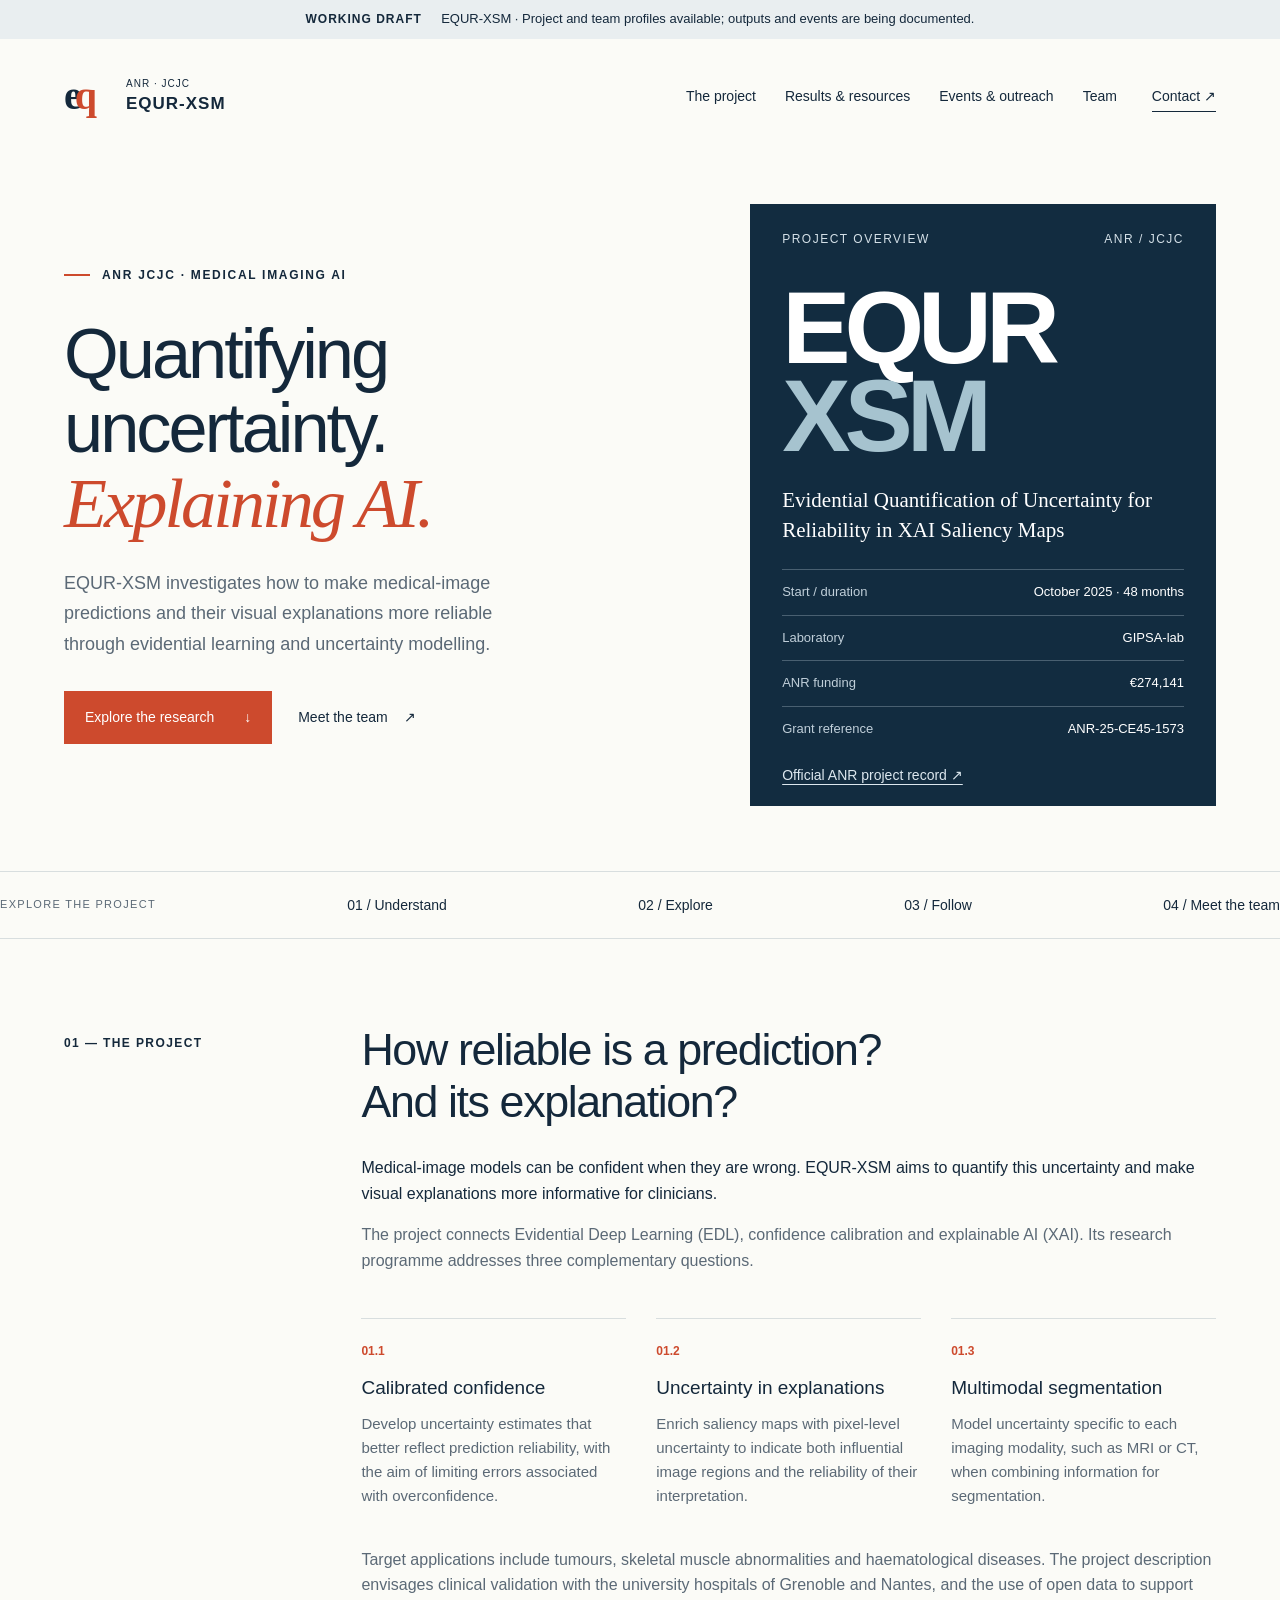
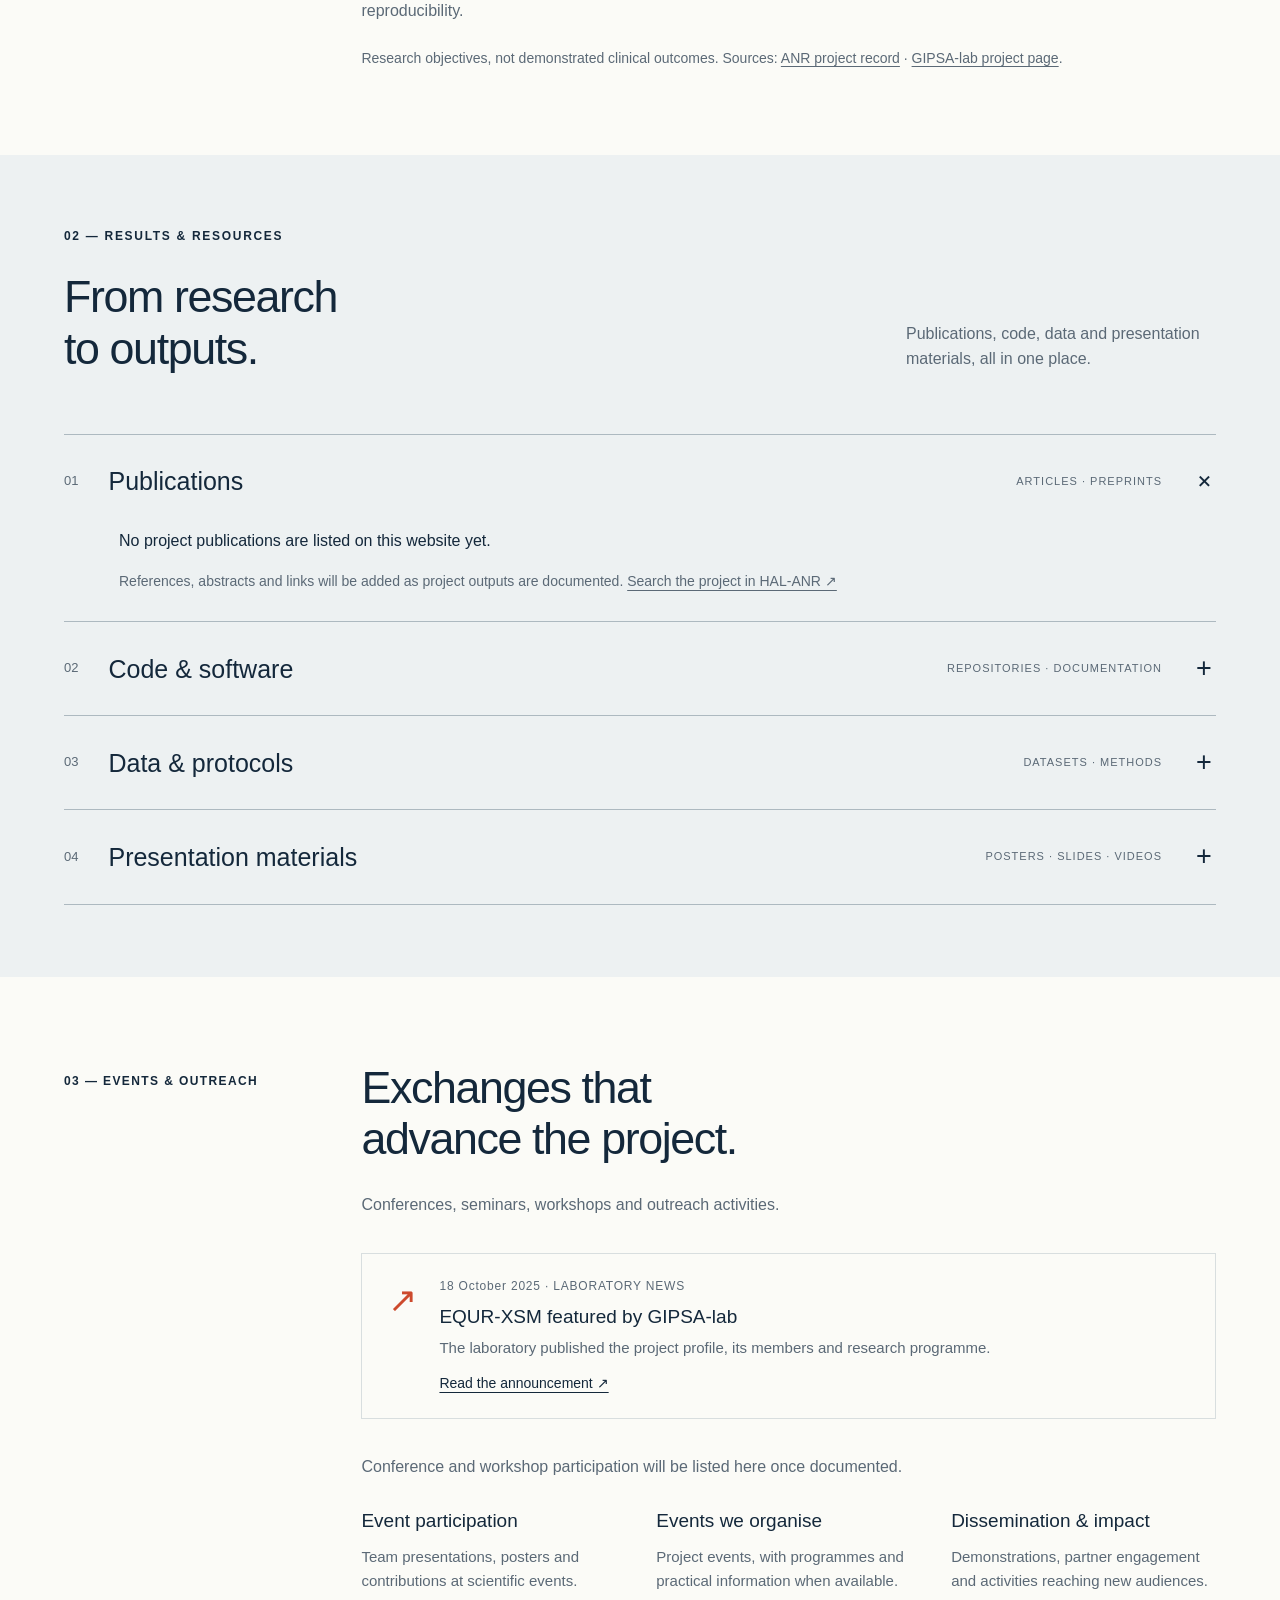
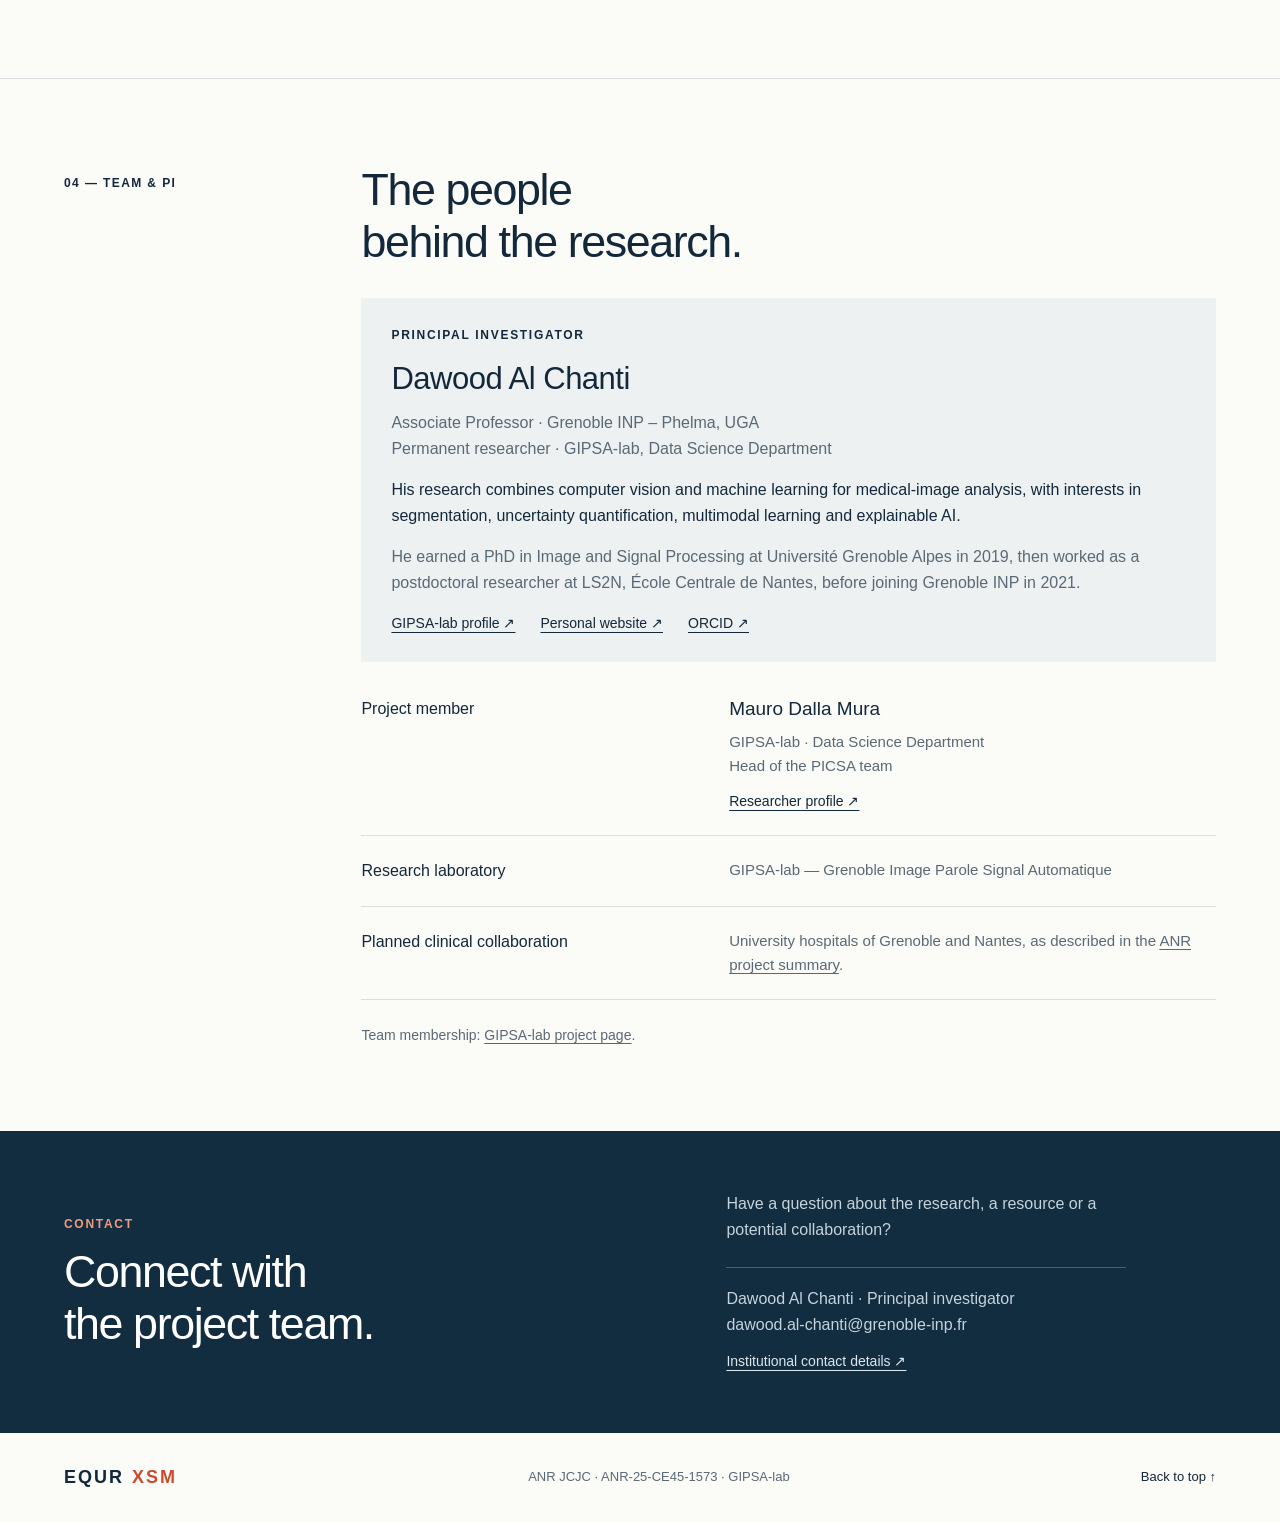
==== index.html @ a185c81b "Add sourced EQUR-XSM project details and principal investigator profile" ====
<!doctype html>
<html lang="en">
<head>
<meta charset="UTF-8"><meta name="viewport" content="width=device-width,initial-scale=1">
<title>EQUR-XSM | ANR JCJC · Medical imaging AI</title>
<meta name="description" content="EQUR-XSM explores evidential learning, uncertainty calibration and reliable explanations for medical imaging. Led by Dawood Al Chanti at GIPSA-lab.">
<link rel="icon" type="image/svg+xml" href="icon.svg"><link rel="stylesheet" href="style.css">
</head>
<body>
<a class="skip" href="#main">Skip to content</a>
<div class="draft">WORKING DRAFT <span>EQUR-XSM · Project and team profiles available; outputs and events are being documented.</span></div>
<header><a class="brand" href="#" aria-label="Project home"><span class="monogram">e<span>q</span></span><span>ANR · JCJC<br><strong>EQUR-XSM</strong></span></a><button class="menu" aria-expanded="false" aria-controls="navigation">Menu <span>＋</span></button><nav id="navigation" aria-label="Main navigation"><a href="#projet">The project</a><a href="#resultats">Results & resources</a><a href="#evenements">Events & outreach</a><a href="#equipe">Team</a></nav><a class="header-contact" href="#contact">Contact ↗</a></header>
<main id="main">
<section class="hero" aria-labelledby="hero-title">
<div class="hero-copy"><p class="eyebrow"><span class="rule"></span> ANR JCJC · MEDICAL IMAGING AI</p>
<h1 id="hero-title">Quantifying<br>uncertainty.<br><em>Explaining AI.</em></h1>
<p class="intro">EQUR-XSM investigates how to make medical-image predictions and their visual explanations more reliable through evidential learning and uncertainty modelling.</p>
<div class="hero-actions"><a class="primary" href="#projet">Explore the research <span>↓</span></a><a class="text-link" href="#equipe">Meet the team <span>↗</span></a></div></div>
<aside class="identity" aria-label="Project overview"><div class="identity-top"><span>PROJECT OVERVIEW</span><span>ANR / JCJC</span></div>
<div class="big-type equr-mark" aria-hidden="true">EQUR<span>XSM</span></div>
<div class="project-name">Evidential Quantification of Uncertainty for Reliability in XAI Saliency Maps</div>
<dl><div><dt>Start / duration</dt><dd>October 2025 · 48 months</dd></div><div><dt>Laboratory</dt><dd>GIPSA-lab</dd></div><div><dt>ANR funding</dt><dd>€274,141</dd></div><div><dt>Grant reference</dt><dd>ANR-25-CE45-1573</dd></div></dl>
<a class="source-link light" href="https://anr.fr/Project-ANR-25-CE45-1573">Official ANR project record ↗</a></aside></section>
<div class="section-index"><span>EXPLORE THE PROJECT</span><a href="#projet">01 / Understand</a><a href="#resultats">02 / Explore</a><a href="#evenements">03 / Follow</a><a href="#equipe">04 / Meet the team</a></div>
<section class="section about" id="projet"><div class="section-label">01 — THE PROJECT</div><div class="section-body">
<h2>How reliable is a prediction?<br>And its explanation?</h2>
<p>Medical-image models can be confident when they are wrong. EQUR-XSM aims to quantify this uncertainty and make visual explanations more informative for clinicians.</p>
<p class="muted">The project connects Evidential Deep Learning (EDL), confidence calibration and explainable AI (XAI). Its research programme addresses three complementary questions.</p>
<div class="three-cols"><article><span class="small-number">01.1</span><h3>Calibrated confidence</h3><p>Develop uncertainty estimates that better reflect prediction reliability, with the aim of limiting errors associated with overconfidence.</p></article>
<article><span class="small-number">01.2</span><h3>Uncertainty in explanations</h3><p>Enrich saliency maps with pixel-level uncertainty to indicate both influential image regions and the reliability of their interpretation.</p></article>
<article><span class="small-number">01.3</span><h3>Multimodal segmentation</h3><p>Model uncertainty specific to each imaging modality, such as MRI or CT, when combining information for segmentation.</p></article></div>
<p class="muted">Target applications include tumours, skeletal muscle abnormalities and haematological diseases. The project description envisages clinical validation with the university hospitals of Grenoble and Nantes, and the use of open data to support reproducibility.</p>
<p class="source-note">Research objectives, not demonstrated clinical outcomes. Sources: <a href="https://anr.fr/Project-ANR-25-CE45-1573">ANR project record</a> · <a href="https://www.gipsa-lab.grenoble-inp.fr/?p=18497">GIPSA-lab project page</a>.</p>
</div></section>
<section class="outputs" id="resultats"><div class="section-heading"><div><p class="eyebrow">02 — RESULTS & RESOURCES</p><h2>From research<br>to outputs.</h2></div><p>Publications, code, data and presentation materials, all in one place.</p></div><div class="output-list"><details open><summary><span class="output-number">01</span><span class="output-title">Publications</span><span class="output-type">ARTICLES · PREPRINTS</span><span class="plus">+</span></summary><div class="output-content"><p>No project publications are listed on this website yet.</p><p class="muted">References, abstracts and links will be added as project outputs are documented. <a class="source-link" href="https://anr.hal.science/search/index/?anrProjectReference_s=ANR-25-CE45-1573&amp;q=*">Search the project in HAL-ANR ↗</a></p></div></details><details><summary><span class="output-number">02</span><span class="output-title">Code & software</span><span class="output-type">REPOSITORIES · DOCUMENTATION</span><span class="plus">+</span></summary><div class="output-content"><p>No research software releases are listed on this website yet.</p><p class="muted">Links to code, releases and licences will be provided for each available resource.</p></div></details><details><summary><span class="output-number">03</span><span class="output-title">Data & protocols</span><span class="output-type">DATASETS · METHODS</span><span class="plus">+</span></summary><div class="output-content"><p>No datasets or protocols are listed on this website yet.</p><p class="muted">Each resource will specify its access and reuse conditions.</p></div></details><details><summary><span class="output-number">04</span><span class="output-title">Presentation materials</span><span class="output-type">POSTERS · SLIDES · VIDEOS</span><span class="plus">+</span></summary><div class="output-content"><p>No presentation materials have been listed yet.</p><p class="muted">Materials accompanying project presentations will be collected here.</p></div></details></div></section>
<section class="section events" id="evenements"><div class="section-label">03 — EVENTS & OUTREACH</div><div class="section-body"><h2>Exchanges that<br>advance the project.</h2><p class="muted">Conferences, seminars, workshops and outreach activities.</p><div class="event-empty"><div class="calendar-icon" aria-hidden="true">↗</div><div><p class="news-date"><time datetime="2025-10-18">18 October 2025</time> · LABORATORY NEWS</p><h3>EQUR-XSM featured by GIPSA-lab</h3><p>The laboratory published the project profile, its members and research programme.</p><a class="source-link" href="https://www.gipsa-lab.grenoble-inp.fr/?p=18497">Read the announcement ↗</a></div></div><p class="muted">Conference and workshop participation will be listed here once documented.</p><div class="event-columns"><article><h3>Event participation</h3><p>Team presentations, posters and contributions at scientific events.</p></article><article><h3>Events we organise</h3><p>Project events, with programmes and practical information when available.</p></article><article><h3>Dissemination & impact</h3><p>Demonstrations, partner engagement and activities reaching new audiences.</p></article></div></div></section>
<section class="section team" id="equipe"><div class="section-label">04 — TEAM &amp; PI</div><div class="section-body"><h2>The people<br>behind the research.</h2>
<article class="pi-profile"><p class="eyebrow">PRINCIPAL INVESTIGATOR</p><h3>Dawood Al Chanti</h3><p class="pi-role">Associate Professor · Grenoble INP – Phelma, UGA<br>Permanent researcher · GIPSA-lab, Data Science Department</p>
<p>His research combines computer vision and machine learning for medical-image analysis, with interests in segmentation, uncertainty quantification, multimodal learning and explainable AI.</p>
<p class="muted">He earned a PhD in Image and Signal Processing at Université Grenoble Alpes in 2019, then worked as a postdoctoral researcher at LS2N, École Centrale de Nantes, before joining Grenoble INP in 2021.</p>
<div class="profile-links"><a href="https://www.gipsa-lab.grenoble-inp.fr/?team=dawood-al-chanti">GIPSA-lab profile ↗</a><a href="https://sites.google.com/view/dawoodchanti/home-page">Personal website ↗</a><a href="https://orcid.org/0000-0002-6258-6970">ORCID ↗</a></div></article>
<div class="team-row"><span>Project member</span><div><h3>Mauro Dalla Mura</h3><p>GIPSA-lab · Data Science Department<br>Head of the PICSA team</p><a class="source-link" href="https://www.gipsa-lab.grenoble-inp.fr/?team=mauro-dalla-mura">Researcher profile ↗</a></div></div>
<div class="team-row"><span>Research laboratory</span><p>GIPSA-lab — Grenoble Image Parole Signal Automatique</p></div>
<div class="team-row"><span>Planned clinical collaboration</span><p>University hospitals of Grenoble and Nantes, as described in the <a href="https://anr.fr/Project-ANR-25-CE45-1573">ANR project summary</a>.</p></div>
<p class="source-note">Team membership: <a href="https://www.gipsa-lab.grenoble-inp.fr/?p=18497">GIPSA-lab project page</a>.</p></div></section>
<section class="contact" id="contact"><div><p class="eyebrow">CONTACT</p><h2>Connect with<br>the project team.</h2></div><div><p>Have a question about the research, a resource or a potential collaboration?</p><p class="contact-pending">Dawood Al Chanti · Principal investigator<br><a href="mailto:dawood.al-chanti@grenoble-inp.fr">dawood.al-chanti@grenoble-inp.fr</a></p><a class="source-link light" href="https://sites.google.com/view/dawoodchanti/contact-details">Institutional contact details ↗</a></div></section>
</main>
<footer><a class="footer-brand" href="#">EQUR<span>XSM</span></a><p>ANR JCJC · ANR-25-CE45-1573 · GIPSA-lab</p><a href="#main">Back to top ↑</a></footer>
<script src="script.js"></script>
</body></html>
---- style.css ----
:root{--ink:#14283b;--muted:#5b6976;--orange:#cd4a2d;--paper:#fbfbf7;--line:#d8dedf;--navy:#122c40}*{box-sizing:border-box}html{scroll-behavior:smooth;scroll-padding-top:28px}body{margin:0;background:var(--paper);color:var(--ink);font:16px/1.6 Arial,Helvetica,sans-serif}a{color:inherit;text-decoration:none}button{font:inherit}a:focus-visible,button:focus-visible,summary:focus-visible{outline:3px solid var(--orange);outline-offset:6px}.skip{position:fixed;left:15px;top:-80px;background:white;padding:12px;z-index:20}.skip:focus{top:15px}.draft{background:#e9eef0;text-align:center;padding:9px 20px;font-size:12px;font-weight:700;letter-spacing:1px}.draft span{font-size:13px;font-weight:400;letter-spacing:0;margin-left:15px}header{max-width:1440px;margin:auto;min-height:115px;display:flex;align-items:center;padding:20px 5%;gap:35px}.brand{display:flex;align-items:center;gap:13px;font-size:10px;letter-spacing:1px;line-height:1.5;flex-shrink:0}.brand strong{font-size:17px;letter-spacing:1px}.monogram{font:700 40px/1 Georgia,serif;letter-spacing:-7px;display:block;width:49px}.monogram span{color:var(--orange)}nav{display:flex;gap:29px;margin-left:auto;font-size:14px}nav a:hover,footer a:hover{color:var(--orange)}.header-contact{font-size:14px;border-bottom:1px solid var(--ink);padding:4px 0}.menu{display:none}.hero{max-width:1440px;padding:50px 5% 65px;margin:auto;display:grid;grid-template-columns:1.3fr 1fr;gap:7%;align-items:center}.eyebrow{font-size:12px;letter-spacing:1.7px;font-weight:700;display:flex;align-items:center;gap:12px}.rule{height:2px;width:26px;background:var(--orange)}h1{font-size:clamp(48px,5.5vw,80px);line-height:1.06;letter-spacing:-3px;font-weight:500;margin:32px 0 27px}h1 em{font-family:Georgia,serif;color:var(--orange);font-weight:400}p{margin-top:0}.intro{font-size:18px;line-height:1.7;max-width:490px;color:var(--muted)}.hero-actions{display:flex;gap:26px;align-items:center;margin-top:32px}.primary{background:var(--orange);color:white;padding:15px 21px;font-size:14px;display:inline-flex;gap:30px}.primary:hover{background:#ae3d24}.text-link{font-size:14px;white-space:nowrap}.text-link span{margin-left:12px}.identity{background:var(--navy);color:#fff;padding:26px 32px 18px;position:relative;overflow:hidden}.identity-top{display:flex;justify-content:space-between;font-size:12px;letter-spacing:1.5px;color:#d5e1e8}.big-type{font-size:clamp(95px,13vw,185px);font-weight:700;letter-spacing:-10px;line-height:.82;margin:49px 0 34px;position:relative;width:max-content}.big-type>span{display:block;color:#a6c3cf}.big-type i{position:absolute;font:400 85px/1 Arial;left:105%;top:44%;color:#e87555}.project-name{font-size:21px;line-height:1.3;font-family:Georgia,serif}.project-subtitle{font-size:14px;color:#b8c8d2;margin:9px 0 24px}dl{margin:0}dl div{display:flex;justify-content:space-between;border-top:1px solid #496071;padding:12px 0;gap:15px;font-size:13px}dt{color:#c0cfd9}dd{margin:0}.section-index{max-width:1296px;margin:auto;padding:22px 0;display:flex;justify-content:space-between;border-top:1px solid var(--line);border-bottom:1px solid var(--line);font-size:14px;gap:20px}.section-index>span{font-size:11px;letter-spacing:1.3px;color:var(--muted);align-self:center}.section-index a:hover{color:var(--orange)}.section{max-width:1440px;margin:auto;padding:85px 5%;display:grid;grid-template-columns:1fr 3.4fr;gap:4%}.section-label{font-size:12px;letter-spacing:1.4px;padding-top:10px;font-weight:bold}.section-body h2,.section-heading h2,.contact h2{font-size:clamp(34px,3.5vw,49px);line-height:1.16;letter-spacing:-1.4px;font-weight:400;margin:0 0 27px}h3{font-size:19px;line-height:1.4;margin:12px 0 10px;font-weight:500}.pending{margin-bottom:6px}.muted{color:var(--muted)}.three-cols{display:grid;grid-template-columns:repeat(3,1fr);gap:30px;margin-top:45px}.three-cols article{border-top:1px solid var(--line);padding-top:18px}.three-cols p{font-size:15px;color:var(--muted)}.small-number{font-size:12px;color:var(--orange);font-weight:700}.outputs{background:#edf1f2;padding:72px max(5%,calc((100% - 1296px)/2));}.section-heading{display:flex;justify-content:space-between;align-items:flex-end;gap:35px;margin-bottom:32px}.section-heading .eyebrow{margin-bottom:25px}.section-heading>p{max-width:310px;color:var(--muted);margin-bottom:30px}.output-list{border-top:1px solid #adb9c0}details{border-bottom:1px solid #adb9c0}summary{list-style:none;cursor:pointer;display:flex;align-items:center;gap:30px;padding:25px 0}summary::-webkit-details-marker{display:none}.output-number{font-size:13px;color:var(--muted)}.output-title{font-size:25px;font-weight:400}.output-type{font-size:11px;letter-spacing:1px;margin-left:auto;color:var(--muted)}.plus{font-size:27px;font-weight:300;min-width:24px;text-align:center}details[open] .plus{transform:rotate(45deg)}.output-content{padding:0 55px 25px;font-size:16px}.output-content p{margin-bottom:4px}.output-content .muted{font-size:14px}.events{padding-bottom:70px}.event-empty{display:flex;align-items:center;gap:22px;border:1px solid var(--line);padding:23px 26px;margin:35px 0}.event-empty h3{margin:0 0 5px}.event-empty p{margin:0;font-size:15px;color:var(--muted)}.calendar-icon{font-size:35px;color:var(--orange)}.event-columns{display:grid;grid-template-columns:repeat(3,1fr);gap:30px}.event-columns p{font-size:15px;color:var(--muted)}.team{border-top:1px solid var(--line)}.team-row{display:grid;grid-template-columns:1fr 1.4fr;gap:20px;padding:22px 0;border-bottom:1px solid var(--line)}.team-row p{margin:0;color:var(--muted);font-size:15px}.contact{background:var(--navy);color:white;padding:60px max(5%,calc((100% - 1296px)/2));display:grid;grid-template-columns:1fr 1fr;gap:15%;align-items:center}.contact .eyebrow{color:#f09b81}.contact h2{margin:0}.contact>div>p:not(.eyebrow){color:#c5d3dc;max-width:400px}.contact-pending{border-top:1px solid #496071;padding-top:18px;margin:25px 0 0}footer{max-width:1440px;margin:auto;padding:30px 5%;display:flex;align-items:center;justify-content:space-between;gap:20px;font-size:13px}footer p{margin:0;color:var(--muted)}.footer-brand{font-weight:700;letter-spacing:2px;font-size:18px}.footer-brand span{color:var(--orange);margin-left:8px}@media(min-width:1440px){.section-index{width:90%}}@media(max-width:1100px){header{gap:20px}nav{gap:16px}.brand{font-size:9px}.hero{gap:5%}.hero-actions{gap:18px;flex-wrap:wrap}.section-index{margin:0 5%}.section-index>span{display:none}.big-type i{font-size:65px}.section{grid-template-columns:1fr 4fr}.output-type{font-size:10px}}@media(max-width:760px){.draft{font-size:11px}.draft span{display:block;margin:3px 0 0;font-size:12px}header{min-height:90px;flex-wrap:wrap;gap:15px}.header-contact{display:none}.menu{display:flex;gap:18px;align-items:center;background:none;border:1px solid var(--line);padding:7px 14px;margin-left:auto;font-size:14px}nav{display:none;width:100%;margin:0;padding:15px 0;border-top:1px solid var(--line);flex-direction:column;font-size:16px}nav.is-open{display:flex}.hero{grid-template-columns:1fr;padding-top:30px;gap:40px;padding-bottom:40px}h1{font-size:clamp(42px,10vw,64px);letter-spacing:-2px}.eyebrow{font-size:10px;letter-spacing:1.2px}.intro{font-size:17px}.identity{max-width:none;padding:24px}.big-type{font-size:120px;margin:30px 0 25px;line-height:.8;letter-spacing:-7px}.big-type>span{display:inline;color:#a6c3cf}.big-type i{display:none}.section-index{display:grid;grid-template-columns:1fr 1fr;font-size:13px;gap:12px}.section{display:block;padding-top:50px;padding-bottom:50px}.section-label{margin-bottom:25px}.section-body h2,.section-heading h2,.contact h2{font-size:35px;letter-spacing:-1px}.three-cols,.event-columns{grid-template-columns:1fr;gap:14px}.three-cols{margin-top:30px}.three-cols h3{margin-top:7px}.section-heading{display:block}.section-heading>p{max-width:none}.outputs{padding-top:45px;padding-bottom:45px}.output-type{display:none}.output-title{font-size:20px}summary{gap:18px;padding:22px 0}.plus{margin-left:auto}.output-content{padding-left:33px;padding-right:10px}.team-row{grid-template-columns:1fr;gap:5px}.contact{grid-template-columns:1fr;gap:30px;padding-top:45px;padding-bottom:45px}.event-empty{padding:20px;gap:16px}.event-empty h3{font-size:18px}footer{flex-wrap:wrap;padding-top:25px;padding-bottom:25px}footer p{order:3;width:100%}}@media(prefers-reduced-motion:reduce){html{scroll-behavior:auto}}

/* Project identity and sourced research profiles */
.hero-copy,.identity,.section-body{min-width:0}.equr-mark{font-size:clamp(76px,8vw,114px);letter-spacing:-6px;margin:35px 0 26px;line-height:.86}.equr-mark>span{display:block}.identity .project-name{font-size:21px;line-height:1.4;margin-bottom:24px}.identity dd{text-align:right;overflow-wrap:anywhere}.source-link{display:inline-block;font-size:14px;text-decoration:underline;text-underline-offset:4px;margin-top:12px}.source-link:hover,.profile-links a:hover{color:var(--orange)}.source-link.light{color:#dce7ee}.source-link.light:hover{color:#f09b81}.source-note{font-size:14px;color:var(--muted);margin:24px 0 0}.source-note a,.team-row p a{text-decoration:underline;text-underline-offset:3px}.three-cols{margin-bottom:24px}.pi-profile{background:#edf1f2;padding:28px 30px;margin:30px 0 12px}.pi-profile h3{font-size:31px;letter-spacing:-.5px;margin:10px 0}.pi-role{color:var(--muted);font-size:16px}.profile-links{display:flex;flex-wrap:wrap;gap:15px 25px;font-size:14px}.profile-links a{text-decoration:underline;text-underline-offset:4px}.team-row h3{margin:0 0 7px}.contact a{overflow-wrap:anywhere}.news-date{font-size:12px!important;letter-spacing:.8px;margin-bottom:8px!important}.event-empty{align-items:flex-start}.calendar-icon{line-height:1.3}@media(max-width:760px){.equr-mark{font-size:80px;letter-spacing:-4px}.equr-mark>span{display:block}.pi-profile{padding:24px 20px}.identity dl div{font-size:14px;flex-wrap:wrap}.hero h1{font-size:clamp(39px,9vw,64px)}.brand strong{font-size:17px}.contact-pending{font-size:15px}}
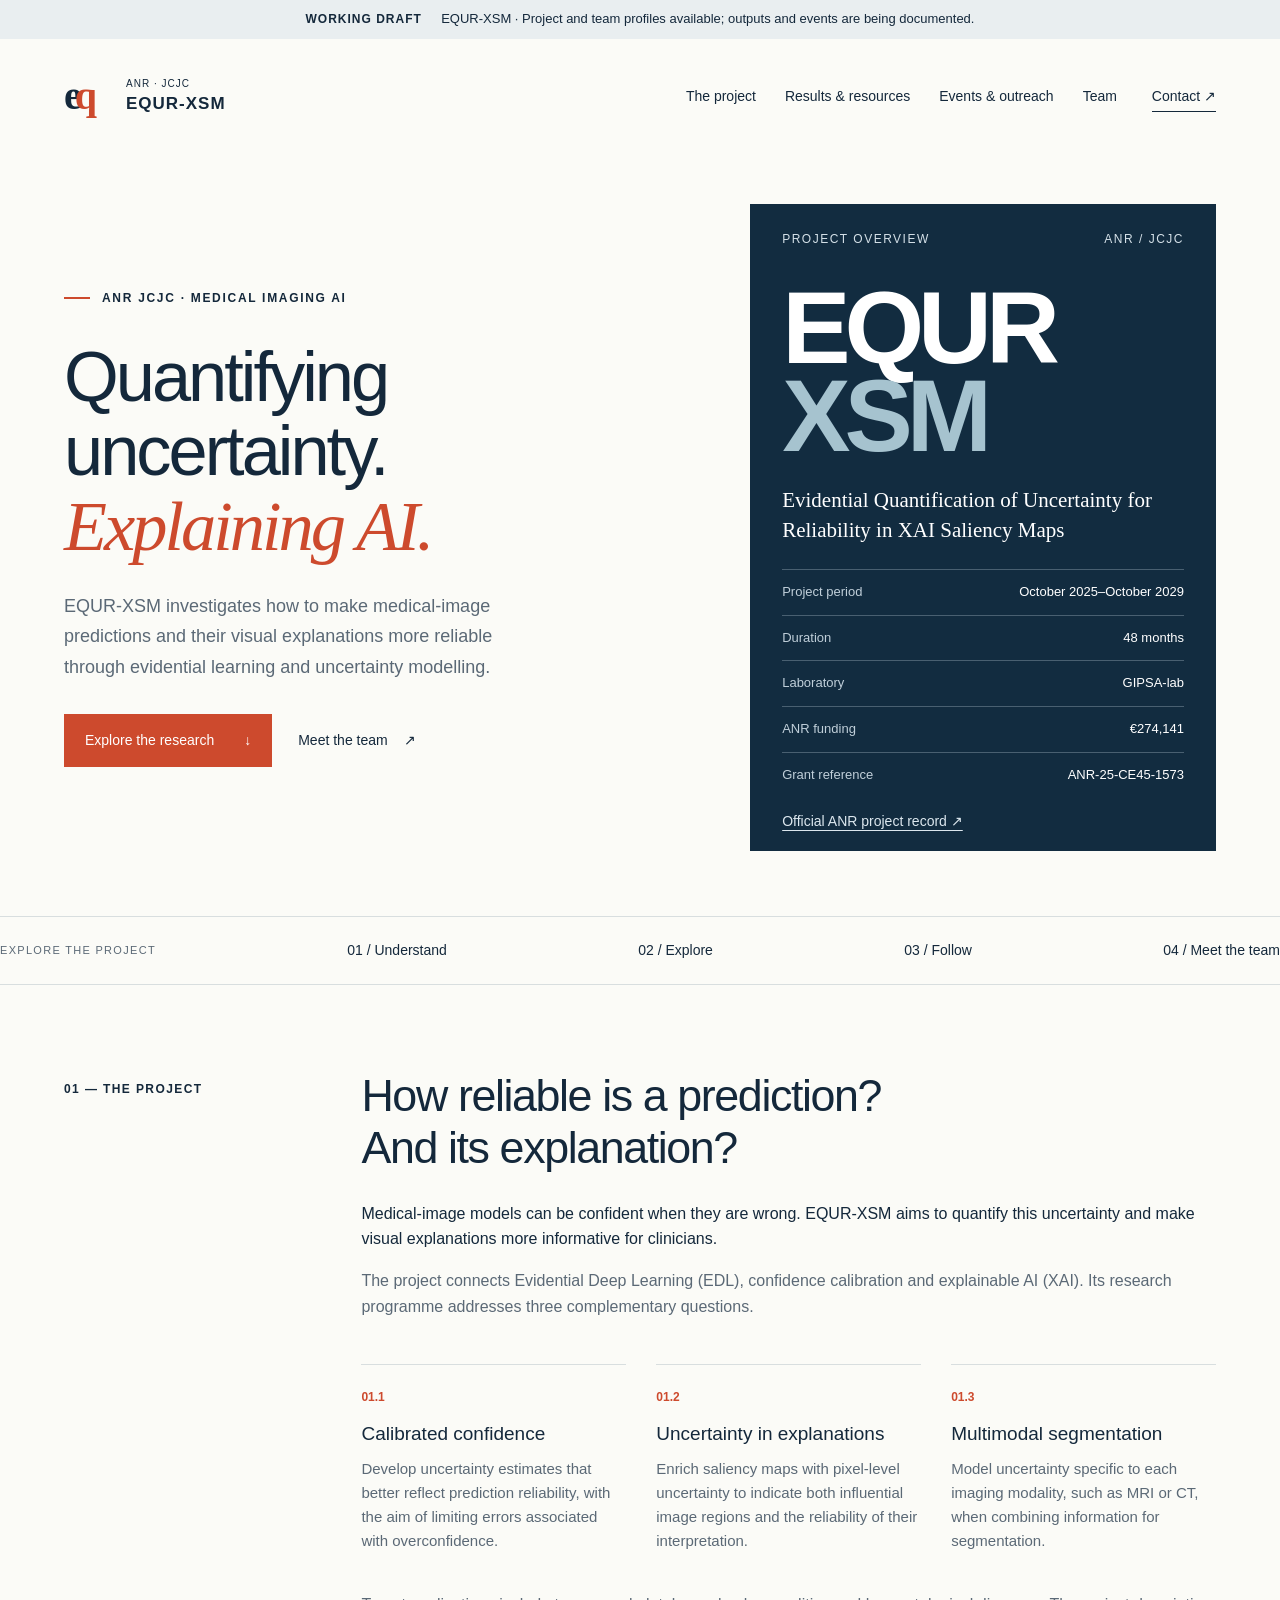
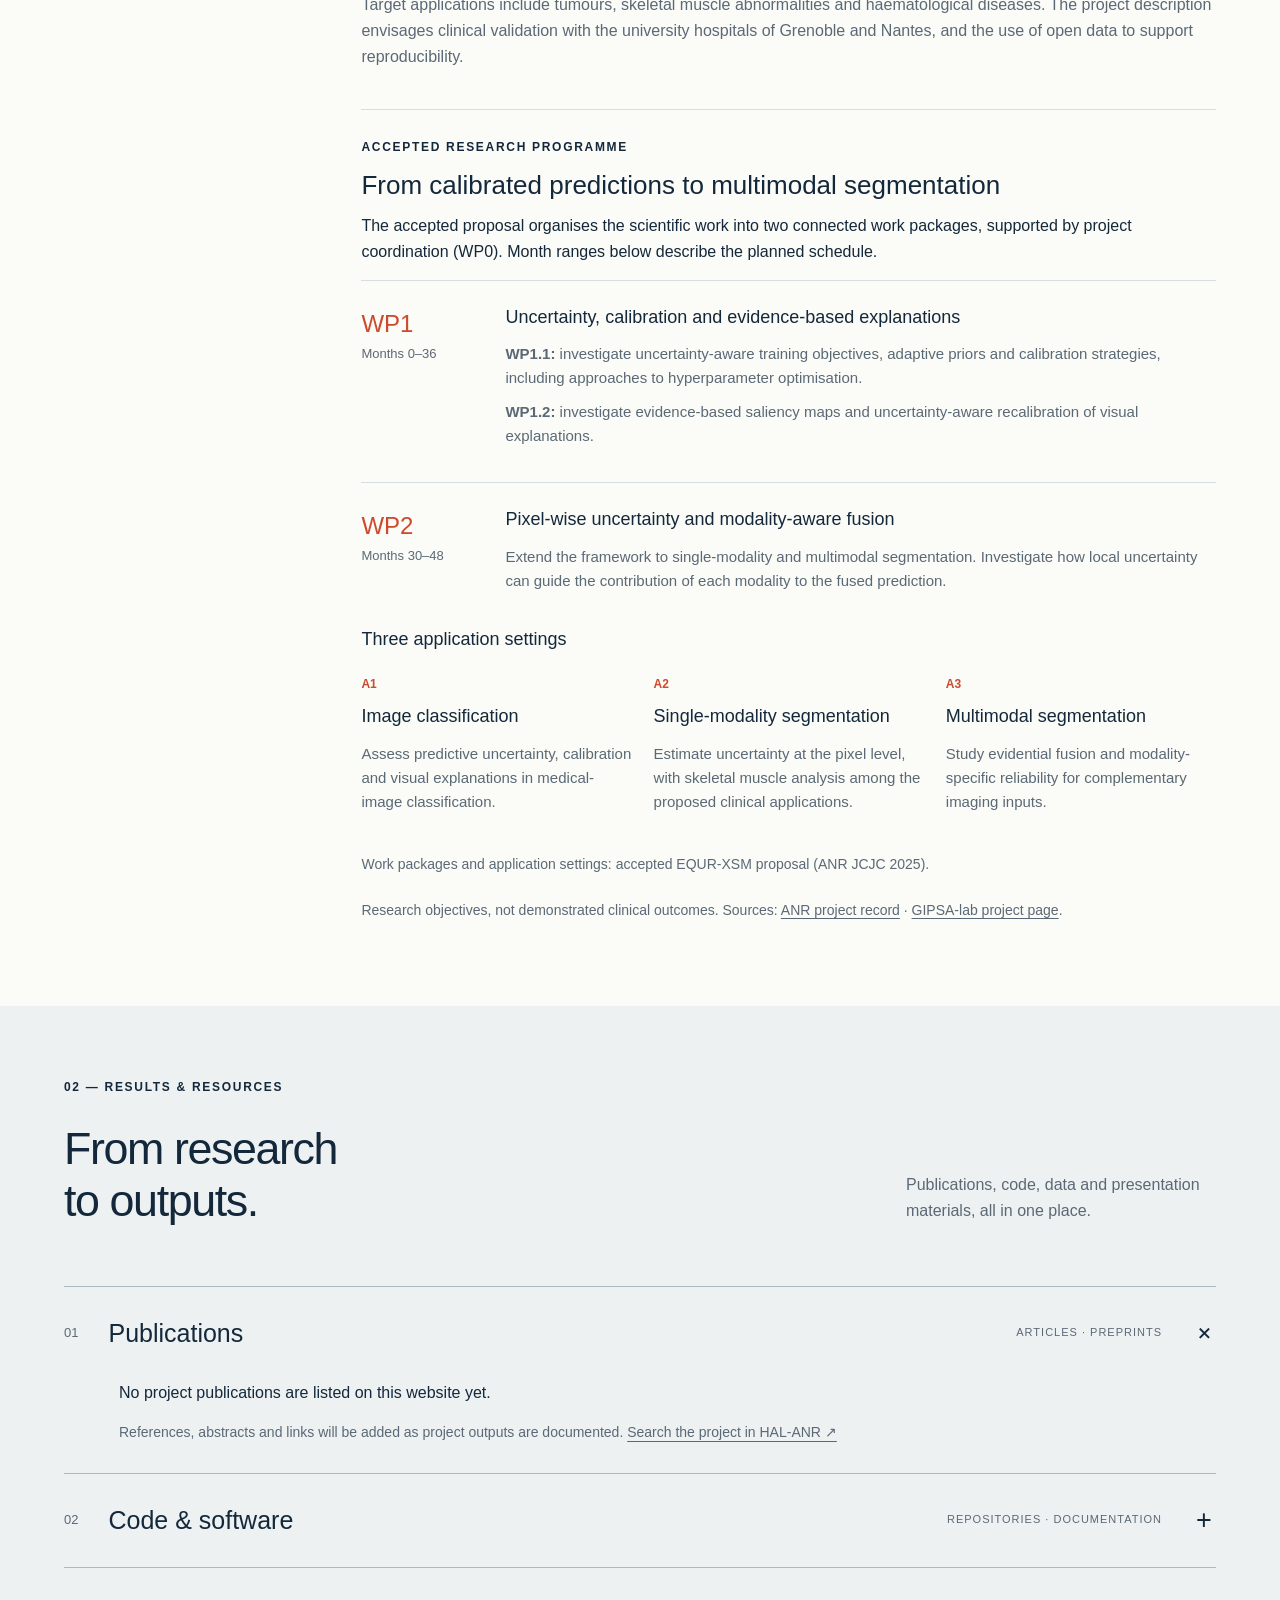
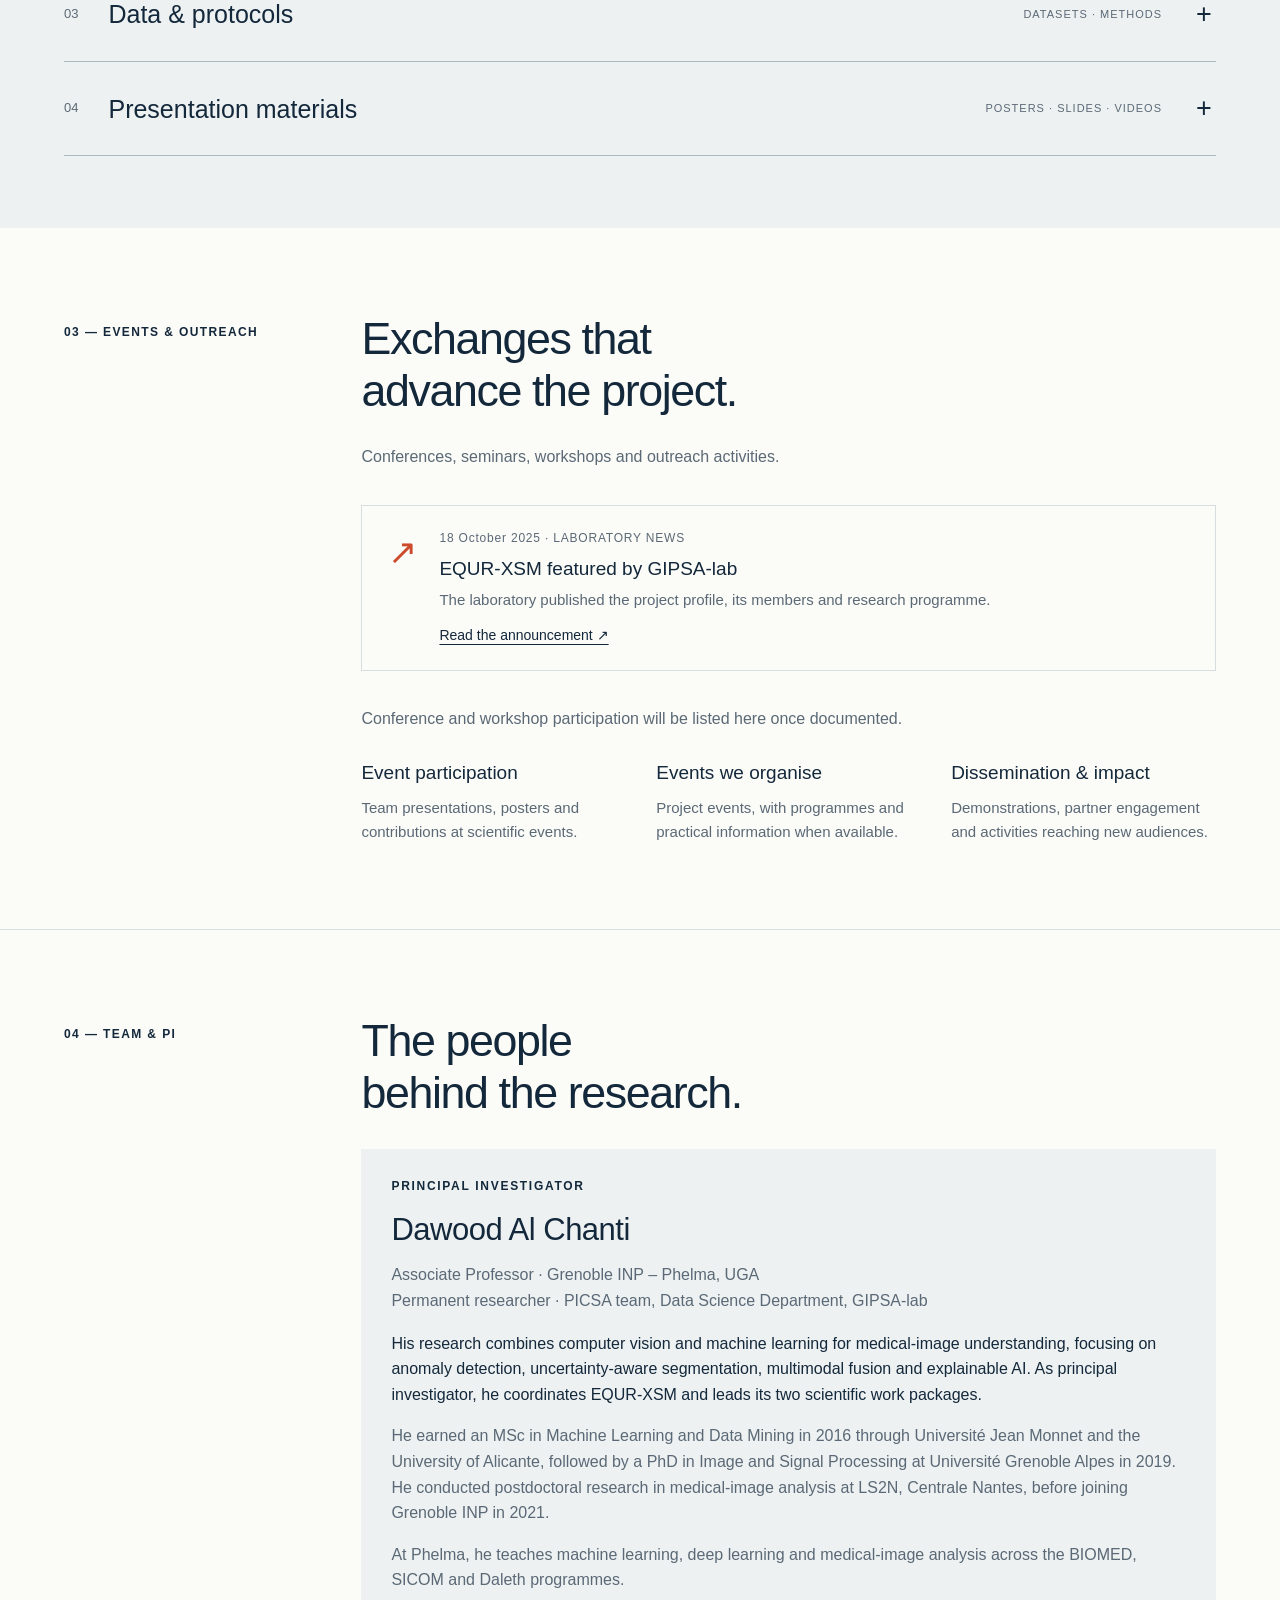
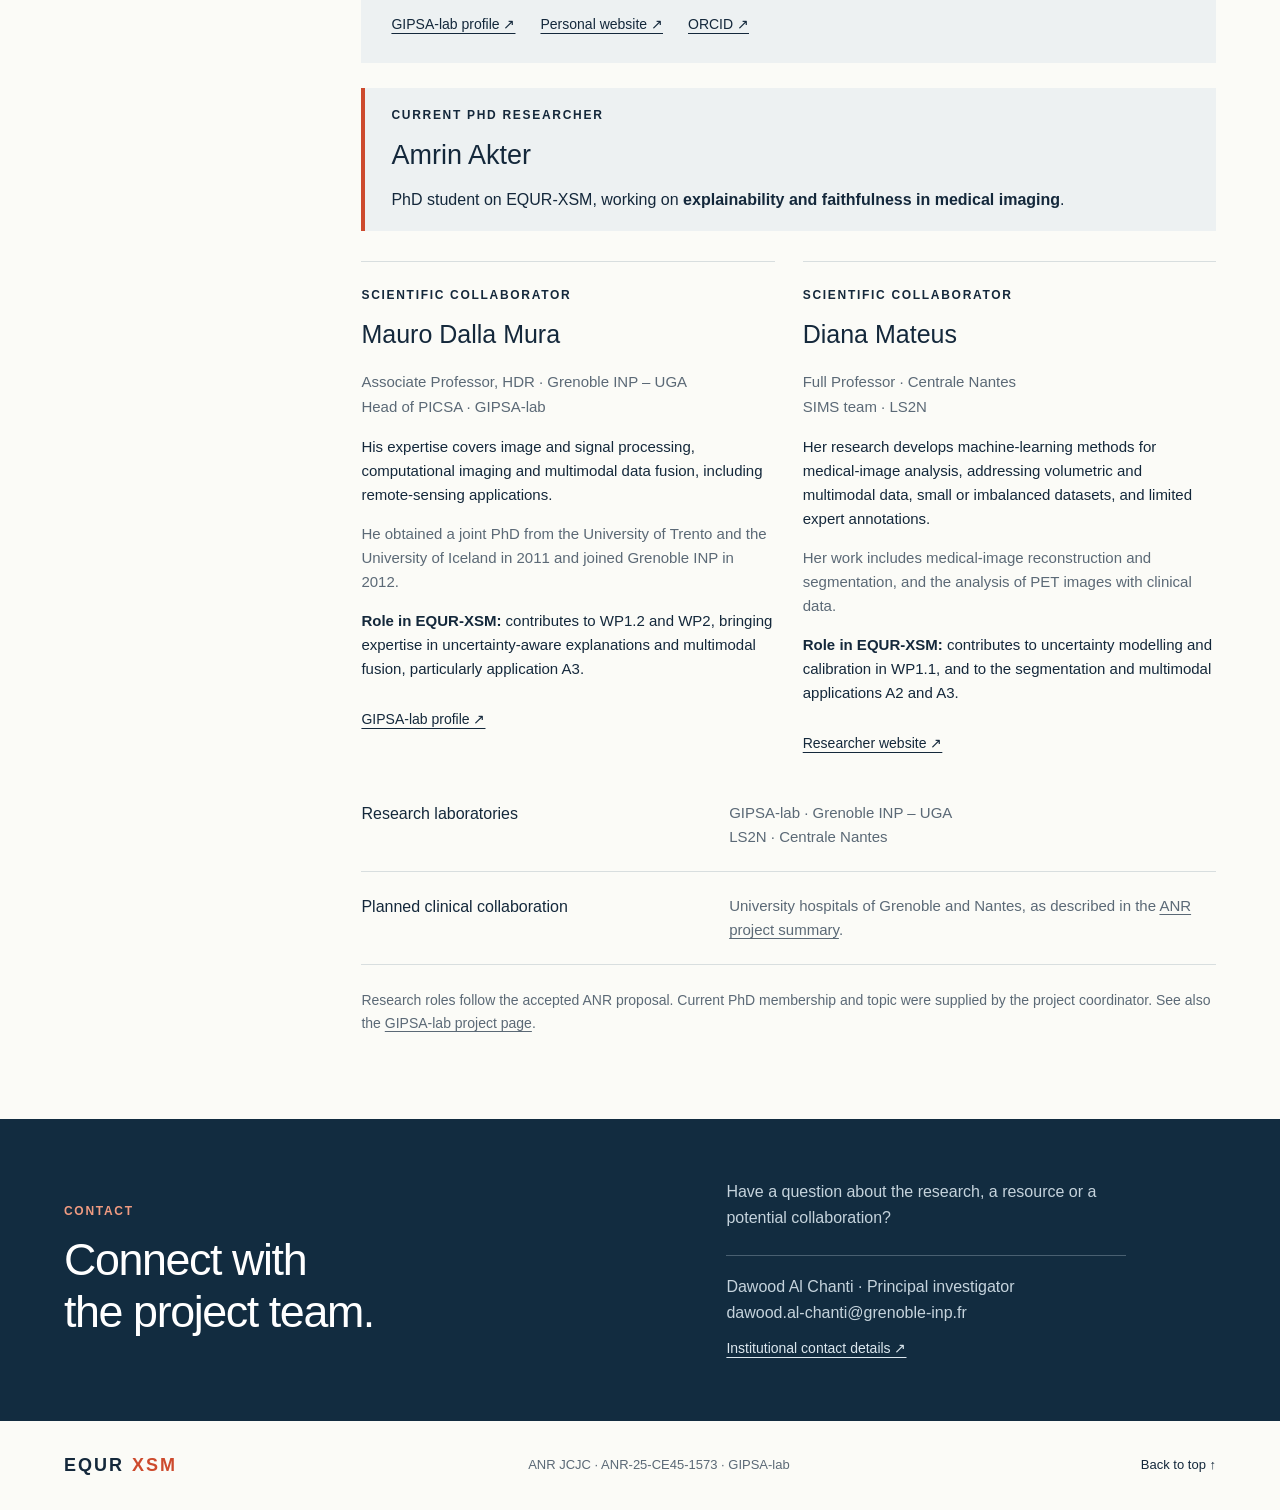
==== commit 820bbfe2: "Expand accepted research programme and team; add Amrin Akter and project dates" ====
--- a/index.html
+++ b/index.html
@@ -19,7 +19,7 @@
 <aside class="identity" aria-label="Project overview"><div class="identity-top"><span>PROJECT OVERVIEW</span><span>ANR / JCJC</span></div>
 <div class="big-type equr-mark" aria-hidden="true">EQUR<span>XSM</span></div>
 <div class="project-name">Evidential Quantification of Uncertainty for Reliability in XAI Saliency Maps</div>
-<dl><div><dt>Start / duration</dt><dd>October 2025 · 48 months</dd></div><div><dt>Laboratory</dt><dd>GIPSA-lab</dd></div><div><dt>ANR funding</dt><dd>€274,141</dd></div><div><dt>Grant reference</dt><dd>ANR-25-CE45-1573</dd></div></dl>
+<dl><div><dt>Project period</dt><dd>October 2025–October 2029</dd></div><div><dt>Duration</dt><dd>48 months</dd></div><div><dt>Laboratory</dt><dd>GIPSA-lab</dd></div><div><dt>ANR funding</dt><dd>€274,141</dd></div><div><dt>Grant reference</dt><dd>ANR-25-CE45-1573</dd></div></dl>
 <a class="source-link light" href="https://anr.fr/Project-ANR-25-CE45-1573">Official ANR project record ↗</a></aside></section>
 <div class="section-index"><span>EXPLORE THE PROJECT</span><a href="#projet">01 / Understand</a><a href="#resultats">02 / Explore</a><a href="#evenements">03 / Follow</a><a href="#equipe">04 / Meet the team</a></div>
 <section class="section about" id="projet"><div class="section-label">01 — THE PROJECT</div><div class="section-body">
@@ -30,19 +30,29 @@
 <article><span class="small-number">01.2</span><h3>Uncertainty in explanations</h3><p>Enrich saliency maps with pixel-level uncertainty to indicate both influential image regions and the reliability of their interpretation.</p></article>
 <article><span class="small-number">01.3</span><h3>Multimodal segmentation</h3><p>Model uncertainty specific to each imaging modality, such as MRI or CT, when combining information for segmentation.</p></article></div>
 <p class="muted">Target applications include tumours, skeletal muscle abnormalities and haematological diseases. The project description envisages clinical validation with the university hospitals of Grenoble and Nantes, and the use of open data to support reproducibility.</p>
+<div class="work-programme"><p class="eyebrow">ACCEPTED RESEARCH PROGRAMME</p><h3>From calibrated predictions to multimodal segmentation</h3>
+<p>The accepted proposal organises the scientific work into two connected work packages, supported by project coordination (WP0). Month ranges below describe the planned schedule.</p>
+<div class="work-package"><div><span class="wp-label">WP1</span><p class="wp-period">Months 0–36</p></div><div><h4>Uncertainty, calibration and evidence-based explanations</h4><p><strong>WP1.1:</strong> investigate uncertainty-aware training objectives, adaptive priors and calibration strategies, including approaches to hyperparameter optimisation.</p><p><strong>WP1.2:</strong> investigate evidence-based saliency maps and uncertainty-aware recalibration of visual explanations.</p></div></div>
+<div class="work-package"><div><span class="wp-label">WP2</span><p class="wp-period">Months 30–48</p></div><div><h4>Pixel-wise uncertainty and modality-aware fusion</h4><p>Extend the framework to single-modality and multimodal segmentation. Investigate how local uncertainty can guide the contribution of each modality to the fused prediction.</p></div></div>
+<h4>Three application settings</h4><div class="application-grid"><article><span class="small-number">A1</span><h4>Image classification</h4><p>Assess predictive uncertainty, calibration and visual explanations in medical-image classification.</p></article><article><span class="small-number">A2</span><h4>Single-modality segmentation</h4><p>Estimate uncertainty at the pixel level, with skeletal muscle analysis among the proposed clinical applications.</p></article><article><span class="small-number">A3</span><h4>Multimodal segmentation</h4><p>Study evidential fusion and modality-specific reliability for complementary imaging inputs.</p></article></div>
+<p class="source-note">Work packages and application settings: accepted EQUR-XSM proposal (ANR JCJC 2025).</p></div>
 <p class="source-note">Research objectives, not demonstrated clinical outcomes. Sources: <a href="https://anr.fr/Project-ANR-25-CE45-1573">ANR project record</a> · <a href="https://www.gipsa-lab.grenoble-inp.fr/?p=18497">GIPSA-lab project page</a>.</p>
 </div></section>
 <section class="outputs" id="resultats"><div class="section-heading"><div><p class="eyebrow">02 — RESULTS & RESOURCES</p><h2>From research<br>to outputs.</h2></div><p>Publications, code, data and presentation materials, all in one place.</p></div><div class="output-list"><details open><summary><span class="output-number">01</span><span class="output-title">Publications</span><span class="output-type">ARTICLES · PREPRINTS</span><span class="plus">+</span></summary><div class="output-content"><p>No project publications are listed on this website yet.</p><p class="muted">References, abstracts and links will be added as project outputs are documented. <a class="source-link" href="https://anr.hal.science/search/index/?anrProjectReference_s=ANR-25-CE45-1573&amp;q=*">Search the project in HAL-ANR ↗</a></p></div></details><details><summary><span class="output-number">02</span><span class="output-title">Code & software</span><span class="output-type">REPOSITORIES · DOCUMENTATION</span><span class="plus">+</span></summary><div class="output-content"><p>No research software releases are listed on this website yet.</p><p class="muted">Links to code, releases and licences will be provided for each available resource.</p></div></details><details><summary><span class="output-number">03</span><span class="output-title">Data & protocols</span><span class="output-type">DATASETS · METHODS</span><span class="plus">+</span></summary><div class="output-content"><p>No datasets or protocols are listed on this website yet.</p><p class="muted">Each resource will specify its access and reuse conditions.</p></div></details><details><summary><span class="output-number">04</span><span class="output-title">Presentation materials</span><span class="output-type">POSTERS · SLIDES · VIDEOS</span><span class="plus">+</span></summary><div class="output-content"><p>No presentation materials have been listed yet.</p><p class="muted">Materials accompanying project presentations will be collected here.</p></div></details></div></section>
 <section class="section events" id="evenements"><div class="section-label">03 — EVENTS & OUTREACH</div><div class="section-body"><h2>Exchanges that<br>advance the project.</h2><p class="muted">Conferences, seminars, workshops and outreach activities.</p><div class="event-empty"><div class="calendar-icon" aria-hidden="true">↗</div><div><p class="news-date"><time datetime="2025-10-18">18 October 2025</time> · LABORATORY NEWS</p><h3>EQUR-XSM featured by GIPSA-lab</h3><p>The laboratory published the project profile, its members and research programme.</p><a class="source-link" href="https://www.gipsa-lab.grenoble-inp.fr/?p=18497">Read the announcement ↗</a></div></div><p class="muted">Conference and workshop participation will be listed here once documented.</p><div class="event-columns"><article><h3>Event participation</h3><p>Team presentations, posters and contributions at scientific events.</p></article><article><h3>Events we organise</h3><p>Project events, with programmes and practical information when available.</p></article><article><h3>Dissemination & impact</h3><p>Demonstrations, partner engagement and activities reaching new audiences.</p></article></div></div></section>
 <section class="section team" id="equipe"><div class="section-label">04 — TEAM &amp; PI</div><div class="section-body"><h2>The people<br>behind the research.</h2>
-<article class="pi-profile"><p class="eyebrow">PRINCIPAL INVESTIGATOR</p><h3>Dawood Al Chanti</h3><p class="pi-role">Associate Professor · Grenoble INP – Phelma, UGA<br>Permanent researcher · GIPSA-lab, Data Science Department</p>
-<p>His research combines computer vision and machine learning for medical-image analysis, with interests in segmentation, uncertainty quantification, multimodal learning and explainable AI.</p>
-<p class="muted">He earned a PhD in Image and Signal Processing at Université Grenoble Alpes in 2019, then worked as a postdoctoral researcher at LS2N, École Centrale de Nantes, before joining Grenoble INP in 2021.</p>
-<div class="profile-links"><a href="https://www.gipsa-lab.grenoble-inp.fr/?team=dawood-al-chanti">GIPSA-lab profile ↗</a><a href="https://sites.google.com/view/dawoodchanti/home-page">Personal website ↗</a><a href="https://orcid.org/0000-0002-6258-6970">ORCID ↗</a></div></article>
-<div class="team-row"><span>Project member</span><div><h3>Mauro Dalla Mura</h3><p>GIPSA-lab · Data Science Department<br>Head of the PICSA team</p><a class="source-link" href="https://www.gipsa-lab.grenoble-inp.fr/?team=mauro-dalla-mura">Researcher profile ↗</a></div></div>
-<div class="team-row"><span>Research laboratory</span><p>GIPSA-lab — Grenoble Image Parole Signal Automatique</p></div>
+<article class="pi-profile"><p class="eyebrow">PRINCIPAL INVESTIGATOR</p><h3>Dawood Al Chanti</h3><p class="pi-role">Associate Professor · Grenoble INP – Phelma, UGA<br>Permanent researcher · PICSA team, Data Science Department, GIPSA-lab</p>
+<p>His research combines computer vision and machine learning for medical-image understanding, focusing on anomaly detection, uncertainty-aware segmentation, multimodal fusion and explainable AI. As principal investigator, he coordinates EQUR-XSM and leads its two scientific work packages.</p>
+<p class="muted">He earned an MSc in Machine Learning and Data Mining in 2016 through Université Jean Monnet and the University of Alicante, followed by a PhD in Image and Signal Processing at Université Grenoble Alpes in 2019. He conducted postdoctoral research in medical-image analysis at LS2N, Centrale Nantes, before joining Grenoble INP in 2021.</p>
+<p class="muted">At Phelma, he teaches machine learning, deep learning and medical-image analysis across the BIOMED, SICOM and Daleth programmes.</p><div class="profile-links"><a href="https://www.gipsa-lab.grenoble-inp.fr/?team=dawood-al-chanti">GIPSA-lab profile ↗</a><a href="https://sites.google.com/view/dawoodchanti">Personal website ↗</a><a href="https://orcid.org/0000-0002-6258-6970">ORCID ↗</a></div></article>
+<article class="student-profile"><p class="eyebrow">CURRENT PHD RESEARCHER</p><h3>Amrin Akter</h3><p>PhD student on EQUR-XSM, working on <strong>explainability and faithfulness in medical imaging</strong>.</p></article>
+<div class="collaborator-grid">
+<article class="collaborator-profile"><p class="eyebrow">SCIENTIFIC COLLABORATOR</p><h3>Mauro Dalla Mura</h3><p class="pi-role">Associate Professor, HDR · Grenoble INP – UGA<br>Head of PICSA · GIPSA-lab</p><p>His expertise covers image and signal processing, computational imaging and multimodal data fusion, including remote-sensing applications.</p><p class="muted">He obtained a joint PhD from the University of Trento and the University of Iceland in 2011 and joined Grenoble INP in 2012.</p><p><strong>Role in EQUR-XSM:</strong> contributes to WP1.2 and WP2, bringing expertise in uncertainty-aware explanations and multimodal fusion, particularly application A3.</p><a class="source-link" href="https://www.gipsa-lab.grenoble-inp.fr/?team=mauro-dalla-mura">GIPSA-lab profile ↗</a></article>
+<article class="collaborator-profile"><p class="eyebrow">SCIENTIFIC COLLABORATOR</p><h3>Diana Mateus</h3><p class="pi-role">Full Professor · Centrale Nantes<br>SIMS team · LS2N</p><p>Her research develops machine-learning methods for medical-image analysis, addressing volumetric and multimodal data, small or imbalanced datasets, and limited expert annotations.</p><p class="muted">Her work includes medical-image reconstruction and segmentation, and the analysis of PET images with clinical data.</p><p><strong>Role in EQUR-XSM:</strong> contributes to uncertainty modelling and calibration in WP1.1, and to the segmentation and multimodal applications A2 and A3.</p><a class="source-link" href="https://dcml-cn.github.io/">Researcher website ↗</a></article>
+</div>
+<div class="team-row"><span>Research laboratories</span><p>GIPSA-lab · Grenoble INP – UGA<br>LS2N · Centrale Nantes</p></div>
 <div class="team-row"><span>Planned clinical collaboration</span><p>University hospitals of Grenoble and Nantes, as described in the <a href="https://anr.fr/Project-ANR-25-CE45-1573">ANR project summary</a>.</p></div>
-<p class="source-note">Team membership: <a href="https://www.gipsa-lab.grenoble-inp.fr/?p=18497">GIPSA-lab project page</a>.</p></div></section>
+<p class="source-note">Research roles follow the accepted ANR proposal. Current PhD membership and topic were supplied by the project coordinator. See also the <a href="https://www.gipsa-lab.grenoble-inp.fr/?p=18497">GIPSA-lab project page</a>.</p></div></section>
 <section class="contact" id="contact"><div><p class="eyebrow">CONTACT</p><h2>Connect with<br>the project team.</h2></div><div><p>Have a question about the research, a resource or a potential collaboration?</p><p class="contact-pending">Dawood Al Chanti · Principal investigator<br><a href="mailto:dawood.al-chanti@grenoble-inp.fr">dawood.al-chanti@grenoble-inp.fr</a></p><a class="source-link light" href="https://sites.google.com/view/dawoodchanti/contact-details">Institutional contact details ↗</a></div></section>
 </main>
 <footer><a class="footer-brand" href="#">EQUR<span>XSM</span></a><p>ANR JCJC · ANR-25-CE45-1573 · GIPSA-lab</p><a href="#main">Back to top ↑</a></footer>
--- a/style.css
+++ b/style.css
@@ -2,3 +2,6 @@
 
 /* Project identity and sourced research profiles */
 .hero-copy,.identity,.section-body{min-width:0}.equr-mark{font-size:clamp(76px,8vw,114px);letter-spacing:-6px;margin:35px 0 26px;line-height:.86}.equr-mark>span{display:block}.identity .project-name{font-size:21px;line-height:1.4;margin-bottom:24px}.identity dd{text-align:right;overflow-wrap:anywhere}.source-link{display:inline-block;font-size:14px;text-decoration:underline;text-underline-offset:4px;margin-top:12px}.source-link:hover,.profile-links a:hover{color:var(--orange)}.source-link.light{color:#dce7ee}.source-link.light:hover{color:#f09b81}.source-note{font-size:14px;color:var(--muted);margin:24px 0 0}.source-note a,.team-row p a{text-decoration:underline;text-underline-offset:3px}.three-cols{margin-bottom:24px}.pi-profile{background:#edf1f2;padding:28px 30px;margin:30px 0 12px}.pi-profile h3{font-size:31px;letter-spacing:-.5px;margin:10px 0}.pi-role{color:var(--muted);font-size:16px}.profile-links{display:flex;flex-wrap:wrap;gap:15px 25px;font-size:14px}.profile-links a{text-decoration:underline;text-underline-offset:4px}.team-row h3{margin:0 0 7px}.contact a{overflow-wrap:anywhere}.news-date{font-size:12px!important;letter-spacing:.8px;margin-bottom:8px!important}.event-empty{align-items:flex-start}.calendar-icon{line-height:1.3}@media(max-width:760px){.equr-mark{font-size:80px;letter-spacing:-4px}.equr-mark>span{display:block}.pi-profile{padding:24px 20px}.identity dl div{font-size:14px;flex-wrap:wrap}.hero h1{font-size:clamp(39px,9vw,64px)}.brand strong{font-size:17px}.contact-pending{font-size:15px}}
+
+/* Accepted programme and current research team */
+.work-programme{margin-top:40px;border-top:1px solid var(--line);padding-top:28px}.work-programme>h3{font-size:26px;line-height:1.3}.work-programme h4{font-size:18px;line-height:1.4;font-weight:500;margin:0 0 12px}.work-package{display:grid;grid-template-columns:120px 1fr;gap:24px;border-top:1px solid var(--line);padding:24px 0}.work-package p{font-size:15px;color:var(--muted);margin-bottom:10px}.wp-label{font-size:24px;color:var(--orange)}.wp-period{font-size:13px!important}.application-grid{display:grid;grid-template-columns:repeat(3,1fr);gap:22px;margin-top:18px}.application-grid p{font-size:15px;color:var(--muted)}.application-grid h4{margin-top:9px}.student-profile{border-left:4px solid var(--orange);padding:18px 26px;background:#edf1f2;margin:25px 0 30px}.student-profile h3{font-size:27px;margin:8px 0 12px}.student-profile p:last-child{margin-bottom:0}.collaborator-grid{display:grid;grid-template-columns:repeat(2,minmax(0,1fr));gap:28px}.collaborator-profile{padding:24px 0;border-top:1px solid var(--line)}.collaborator-profile h3{font-size:25px;margin:10px 0 18px}.collaborator-profile p{font-size:15px}.collaborator-profile .eyebrow{font-size:12px}.pi-role{line-height:1.65}.pi-profile .profile-links{margin-top:20px}.identity dl div{flex-wrap:wrap}.identity dd{margin-left:auto}@media(max-width:760px){.collaborator-grid,.application-grid{grid-template-columns:1fr}.collaborator-grid{gap:8px}.work-package{grid-template-columns:1fr;gap:10px}.work-package>div:first-child{display:flex;gap:16px;align-items:baseline}.student-profile{padding:18px 20px}.work-programme>h3{font-size:24px}}
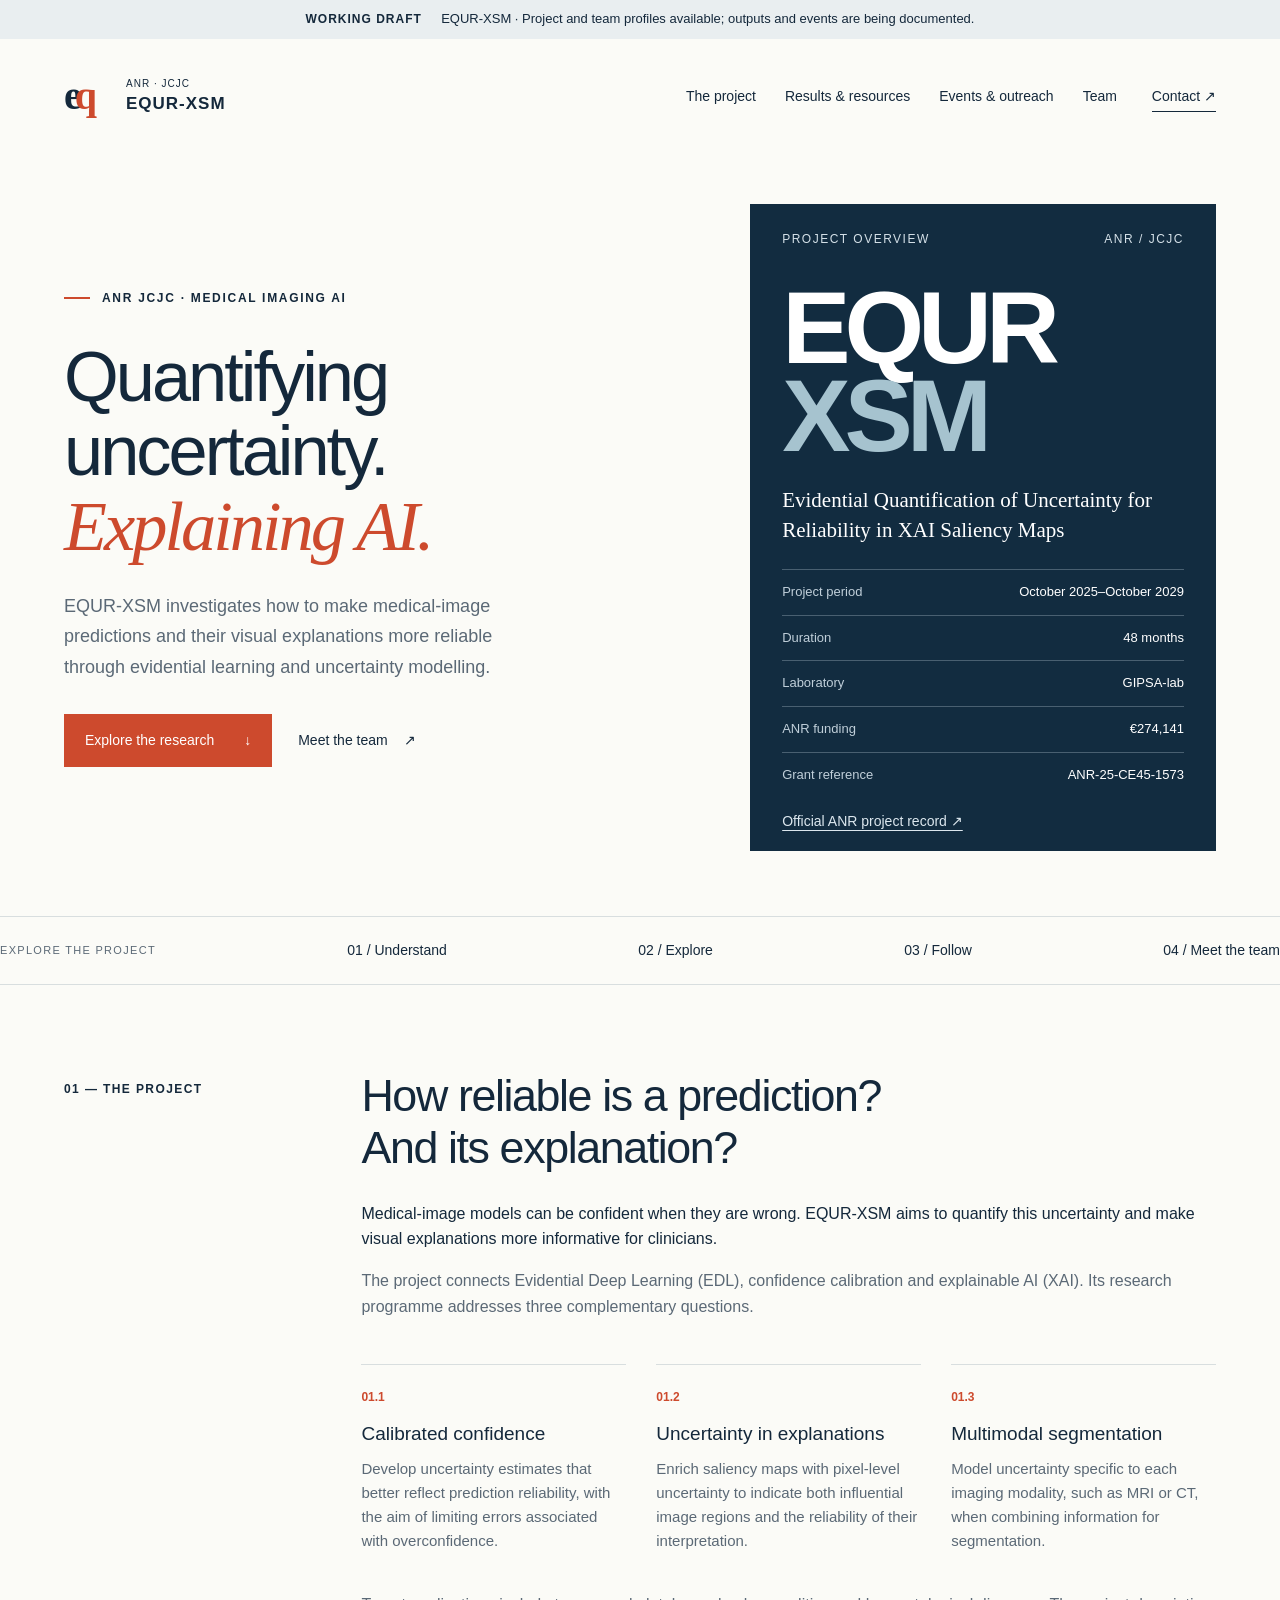
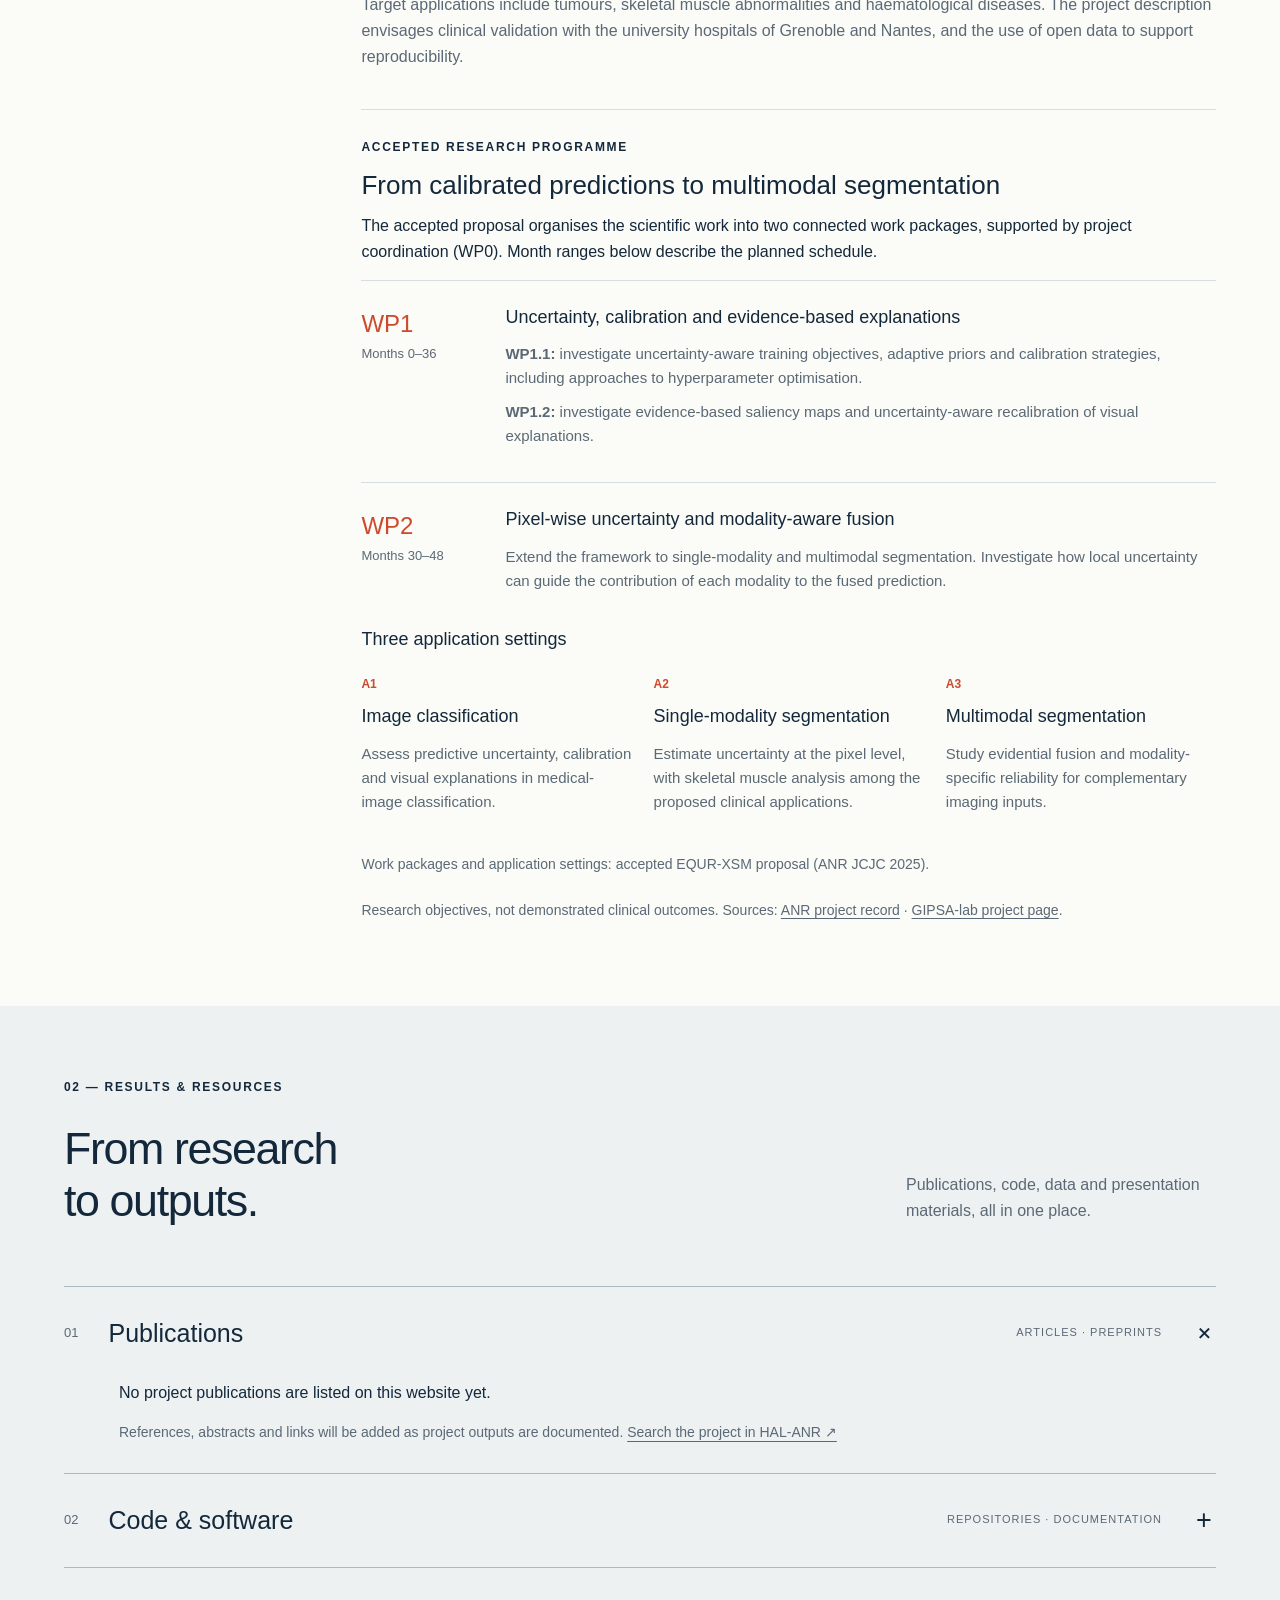
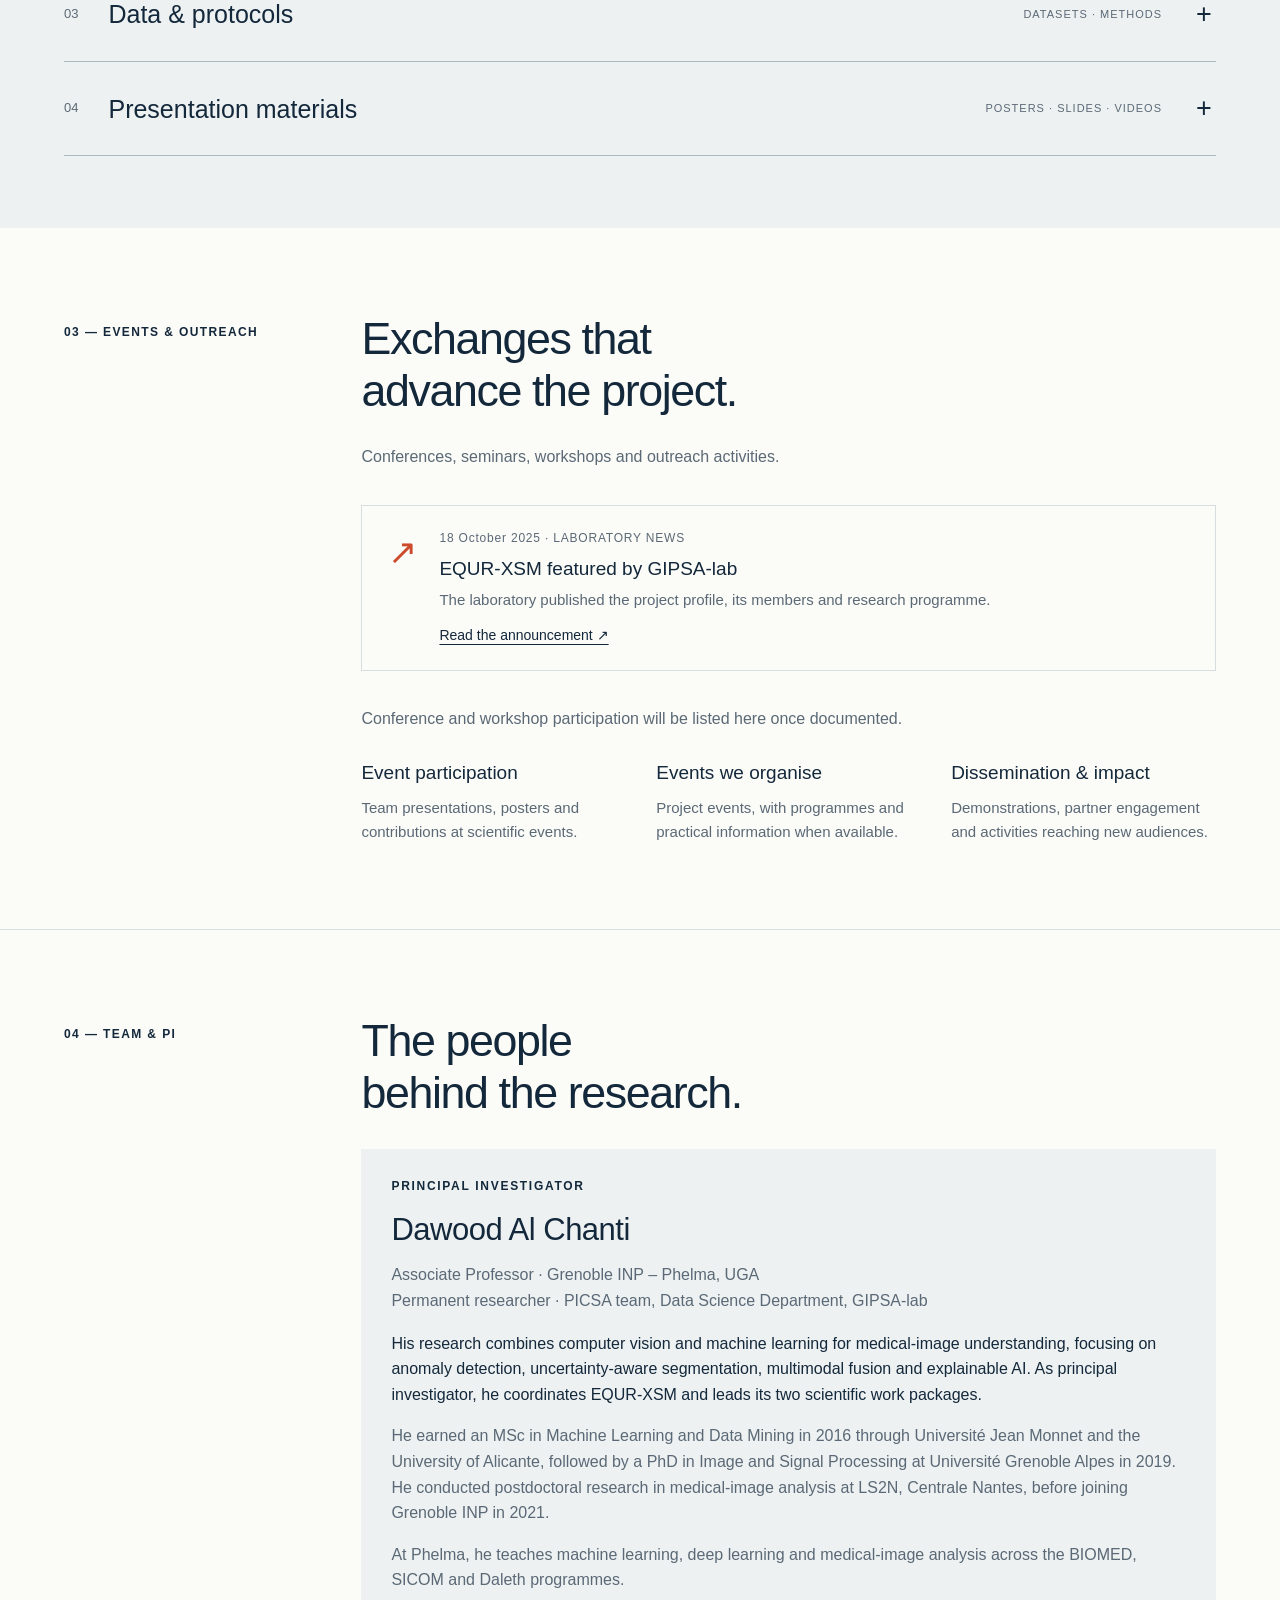
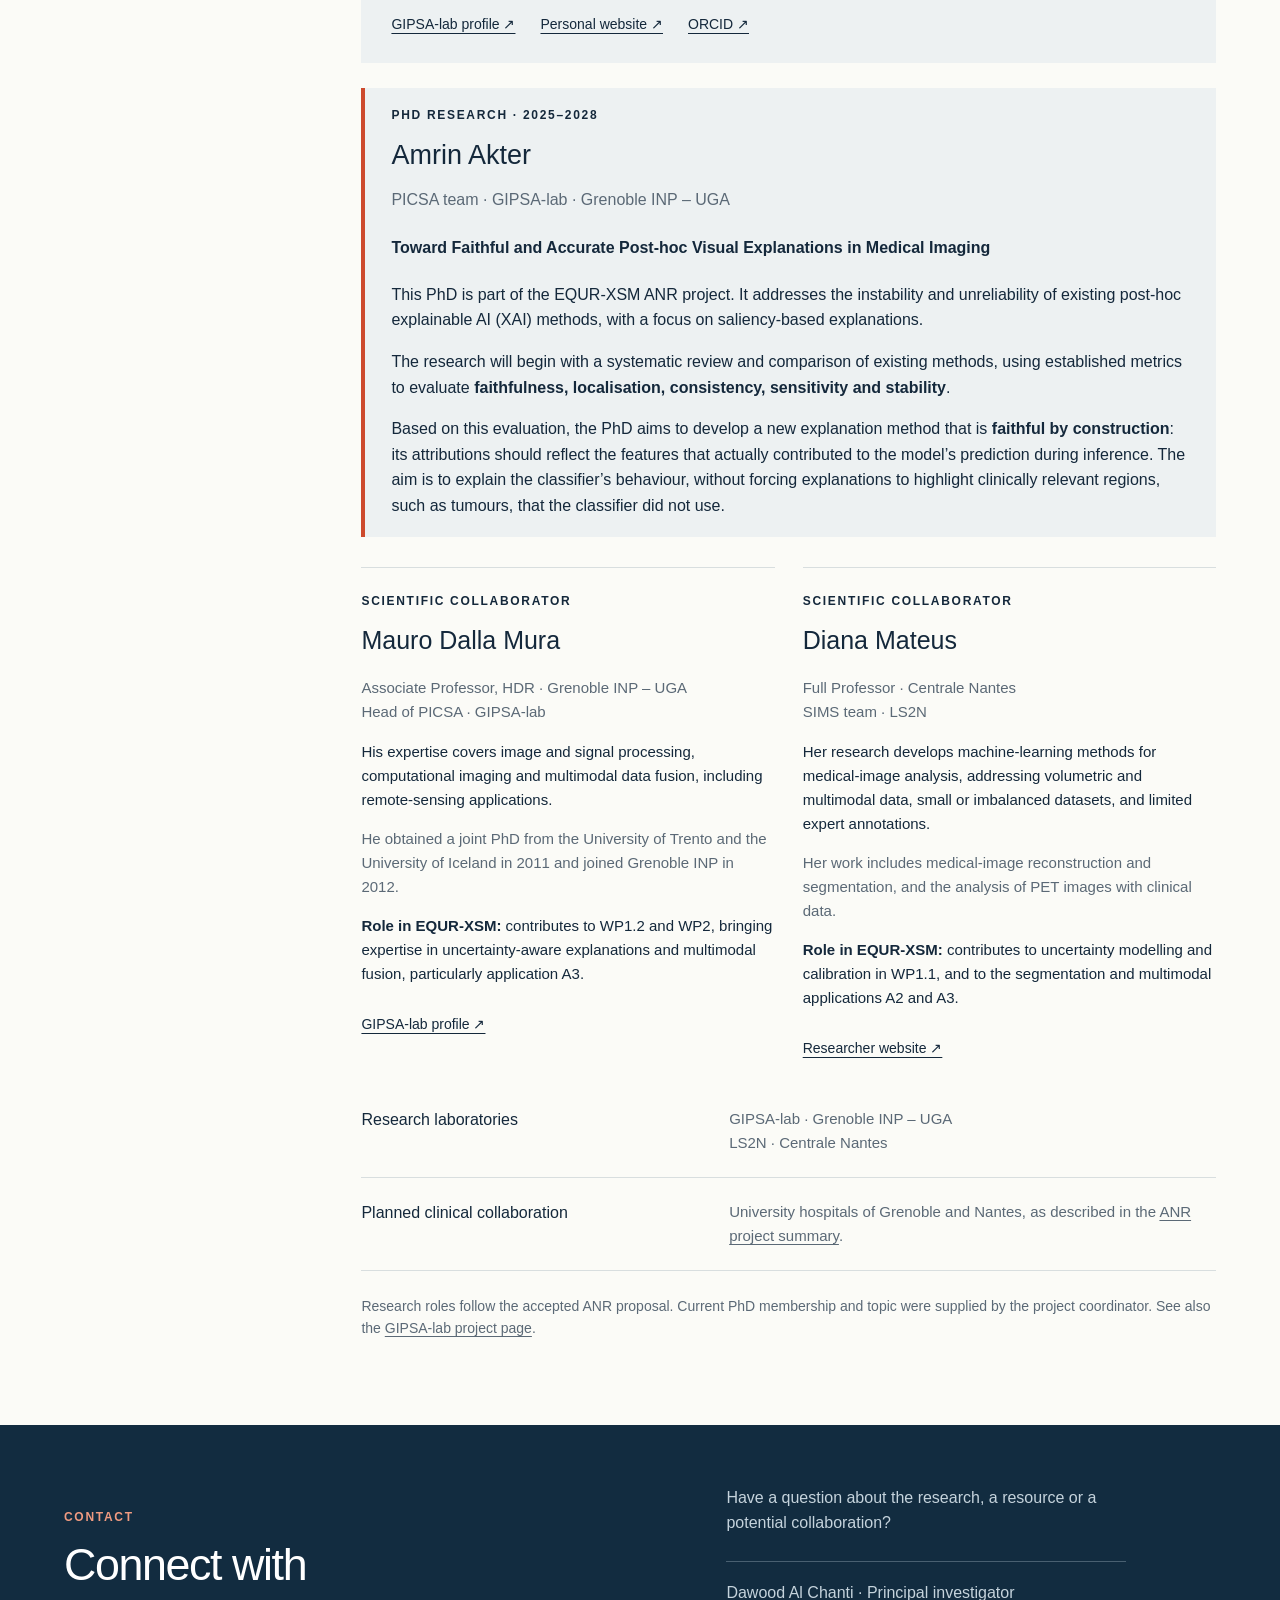
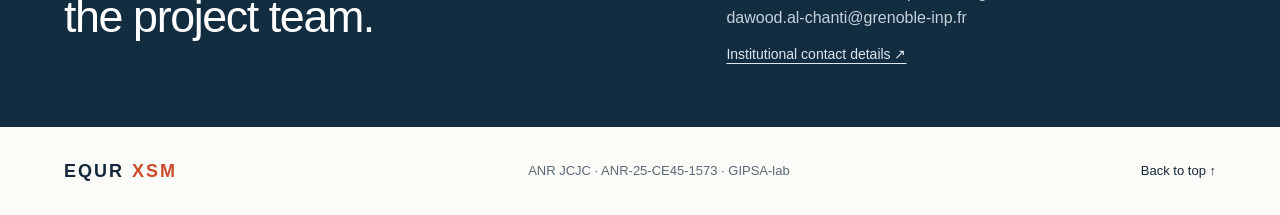
==== commit 90b8a071: "Describe Amrin Akter's 2025–2028 PhD on faithful post-hoc visual explanations" ====
--- a/index.html
+++ b/index.html
@@ -45,7 +45,15 @@
 <p>His research combines computer vision and machine learning for medical-image understanding, focusing on anomaly detection, uncertainty-aware segmentation, multimodal fusion and explainable AI. As principal investigator, he coordinates EQUR-XSM and leads its two scientific work packages.</p>
 <p class="muted">He earned an MSc in Machine Learning and Data Mining in 2016 through Université Jean Monnet and the University of Alicante, followed by a PhD in Image and Signal Processing at Université Grenoble Alpes in 2019. He conducted postdoctoral research in medical-image analysis at LS2N, Centrale Nantes, before joining Grenoble INP in 2021.</p>
 <p class="muted">At Phelma, he teaches machine learning, deep learning and medical-image analysis across the BIOMED, SICOM and Daleth programmes.</p><div class="profile-links"><a href="https://www.gipsa-lab.grenoble-inp.fr/?team=dawood-al-chanti">GIPSA-lab profile ↗</a><a href="https://sites.google.com/view/dawoodchanti">Personal website ↗</a><a href="https://orcid.org/0000-0002-6258-6970">ORCID ↗</a></div></article>
-<article class="student-profile"><p class="eyebrow">CURRENT PHD RESEARCHER</p><h3>Amrin Akter</h3><p>PhD student on EQUR-XSM, working on <strong>explainability and faithfulness in medical imaging</strong>.</p></article>
+<article class="student-profile">
+<p class="eyebrow">PHD RESEARCH · 2025–2028</p>
+<h3>Amrin Akter</h3>
+<p class="pi-role">PICSA team · GIPSA-lab · Grenoble INP – UGA</p>
+<h4>Toward Faithful and Accurate Post-hoc Visual Explanations in Medical Imaging</h4>
+<p>This PhD is part of the EQUR-XSM ANR project. It addresses the instability and unreliability of existing post-hoc explainable AI (XAI) methods, with a focus on saliency-based explanations.</p>
+<p>The research will begin with a systematic review and comparison of existing methods, using established metrics to evaluate <strong>faithfulness, localisation, consistency, sensitivity and stability</strong>.</p>
+<p>Based on this evaluation, the PhD aims to develop a new explanation method that is <strong>faithful by construction</strong>: its attributions should reflect the features that actually contributed to the model’s prediction during inference. The aim is to explain the classifier’s behaviour, without forcing explanations to highlight clinically relevant regions, such as tumours, that the classifier did not use.</p>
+</article>
 <div class="collaborator-grid">
 <article class="collaborator-profile"><p class="eyebrow">SCIENTIFIC COLLABORATOR</p><h3>Mauro Dalla Mura</h3><p class="pi-role">Associate Professor, HDR · Grenoble INP – UGA<br>Head of PICSA · GIPSA-lab</p><p>His expertise covers image and signal processing, computational imaging and multimodal data fusion, including remote-sensing applications.</p><p class="muted">He obtained a joint PhD from the University of Trento and the University of Iceland in 2011 and joined Grenoble INP in 2012.</p><p><strong>Role in EQUR-XSM:</strong> contributes to WP1.2 and WP2, bringing expertise in uncertainty-aware explanations and multimodal fusion, particularly application A3.</p><a class="source-link" href="https://www.gipsa-lab.grenoble-inp.fr/?team=mauro-dalla-mura">GIPSA-lab profile ↗</a></article>
 <article class="collaborator-profile"><p class="eyebrow">SCIENTIFIC COLLABORATOR</p><h3>Diana Mateus</h3><p class="pi-role">Full Professor · Centrale Nantes<br>SIMS team · LS2N</p><p>Her research develops machine-learning methods for medical-image analysis, addressing volumetric and multimodal data, small or imbalanced datasets, and limited expert annotations.</p><p class="muted">Her work includes medical-image reconstruction and segmentation, and the analysis of PET images with clinical data.</p><p><strong>Role in EQUR-XSM:</strong> contributes to uncertainty modelling and calibration in WP1.1, and to the segmentation and multimodal applications A2 and A3.</p><a class="source-link" href="https://dcml-cn.github.io/">Researcher website ↗</a></article>
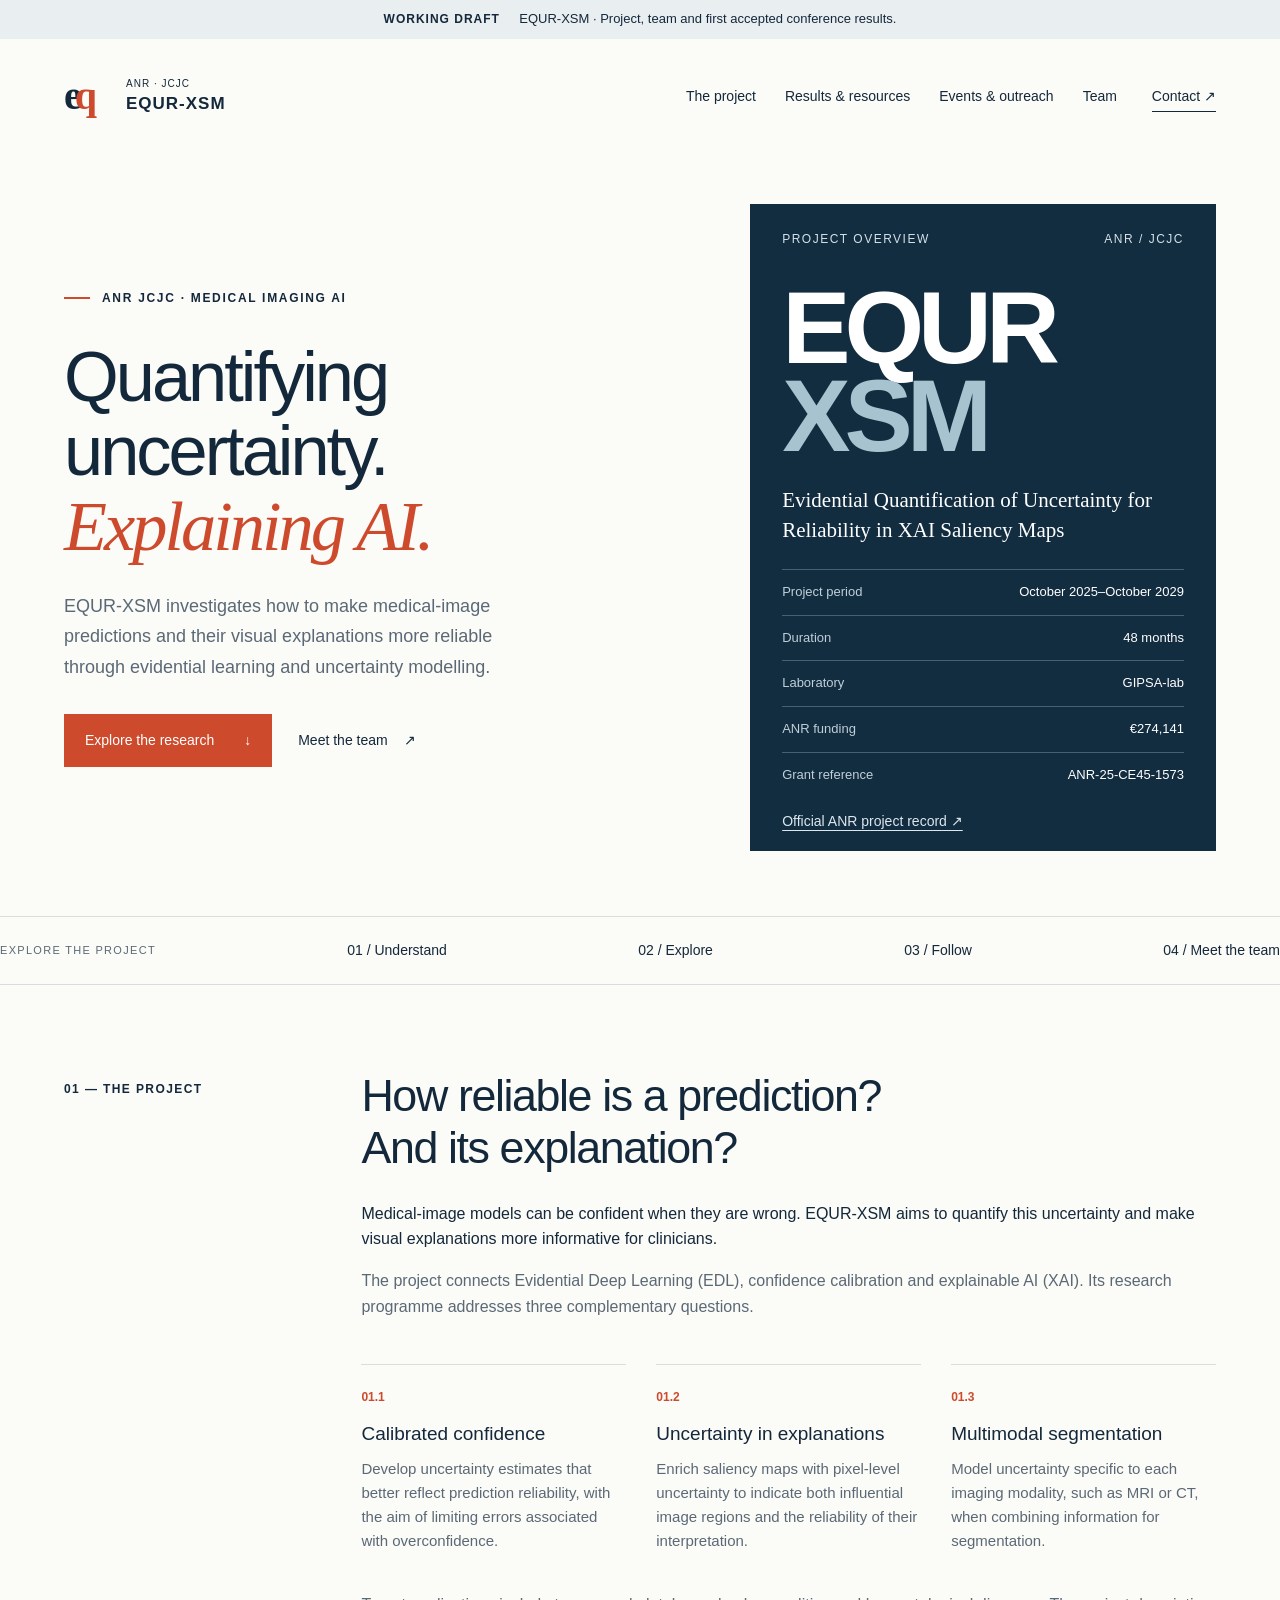
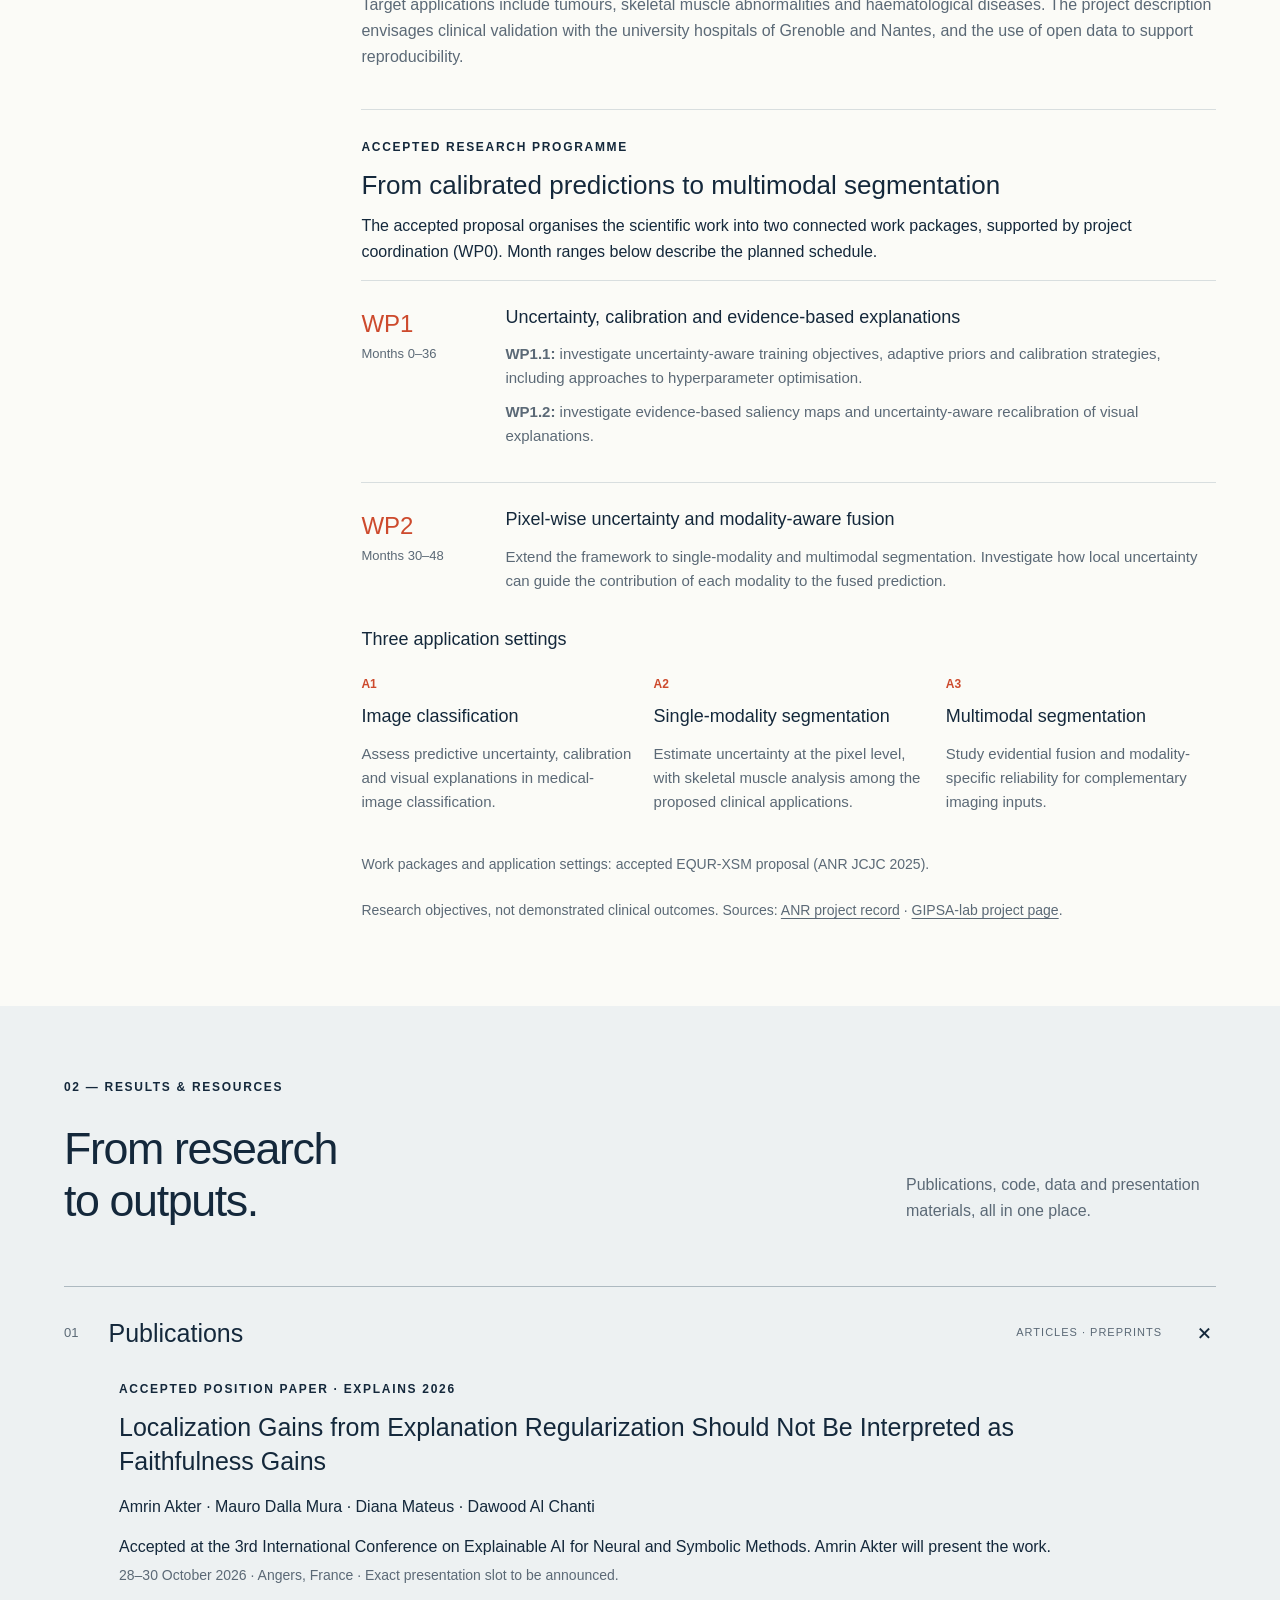
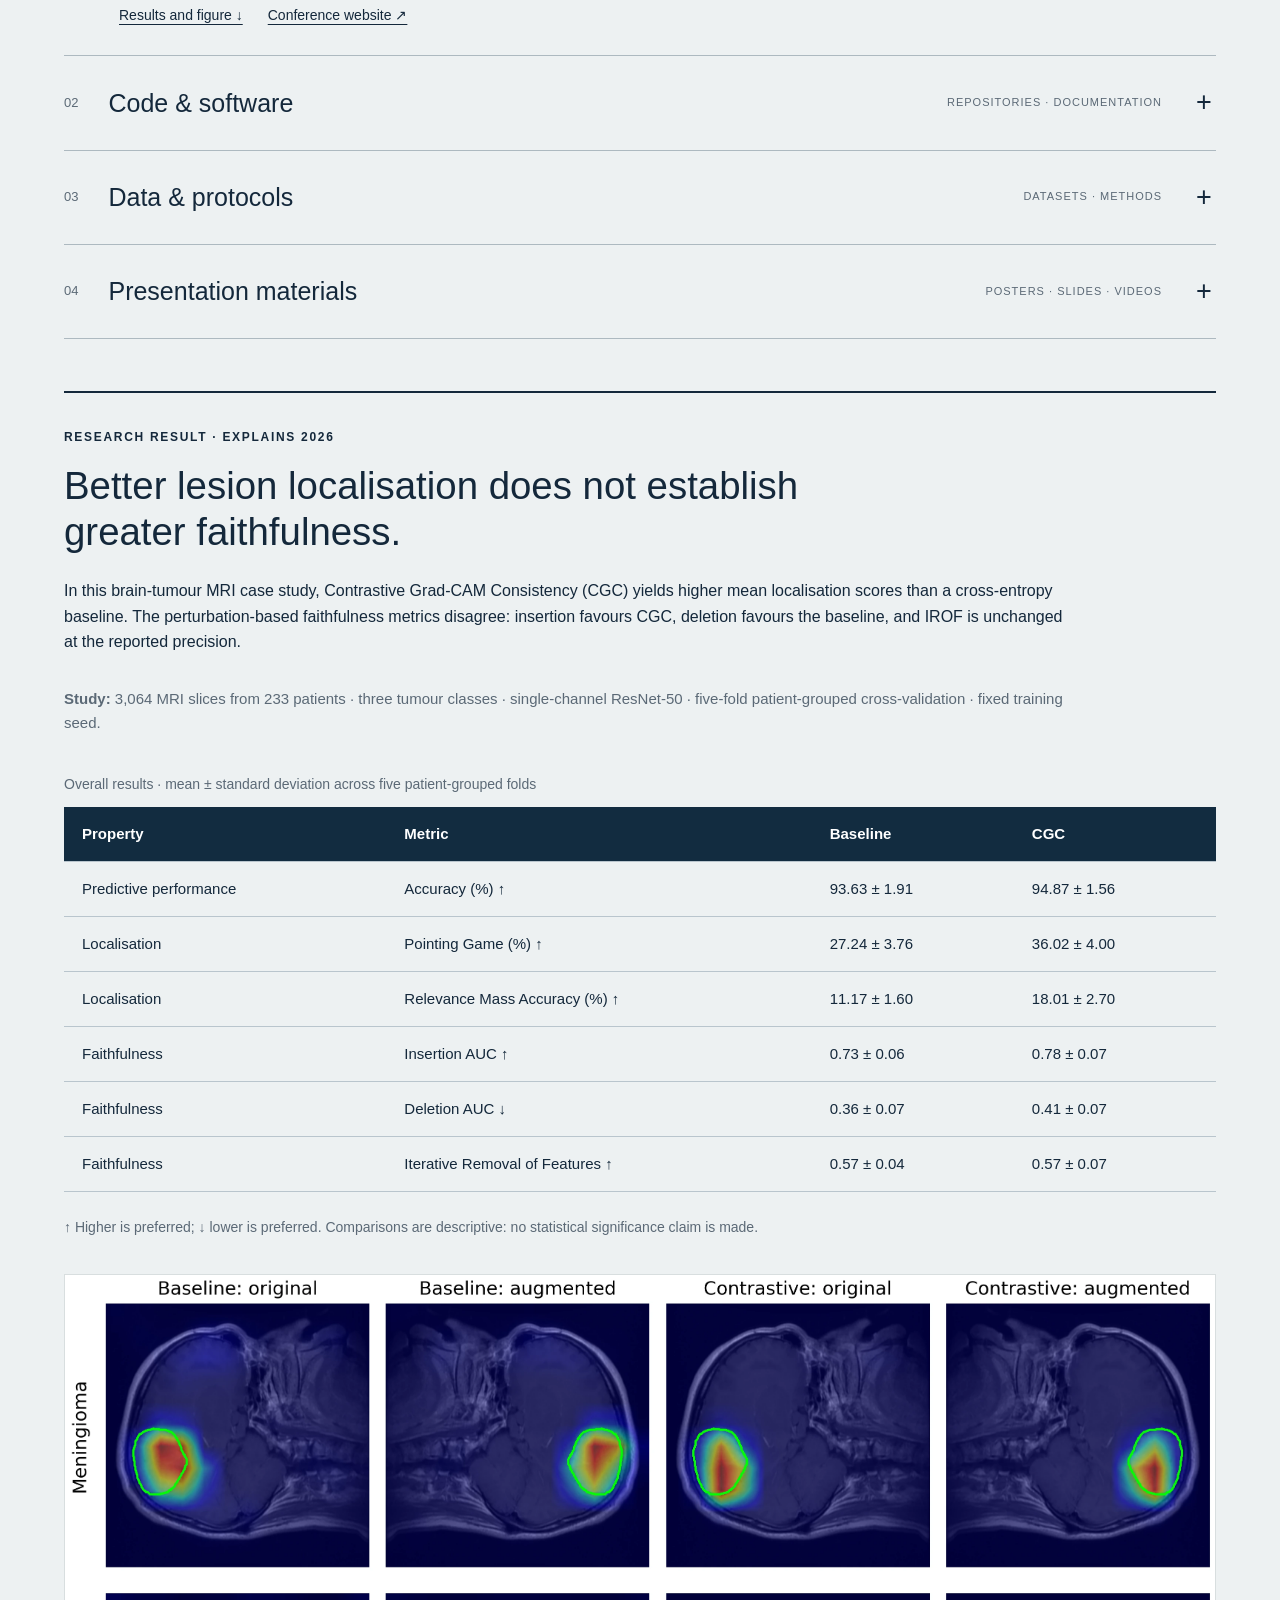
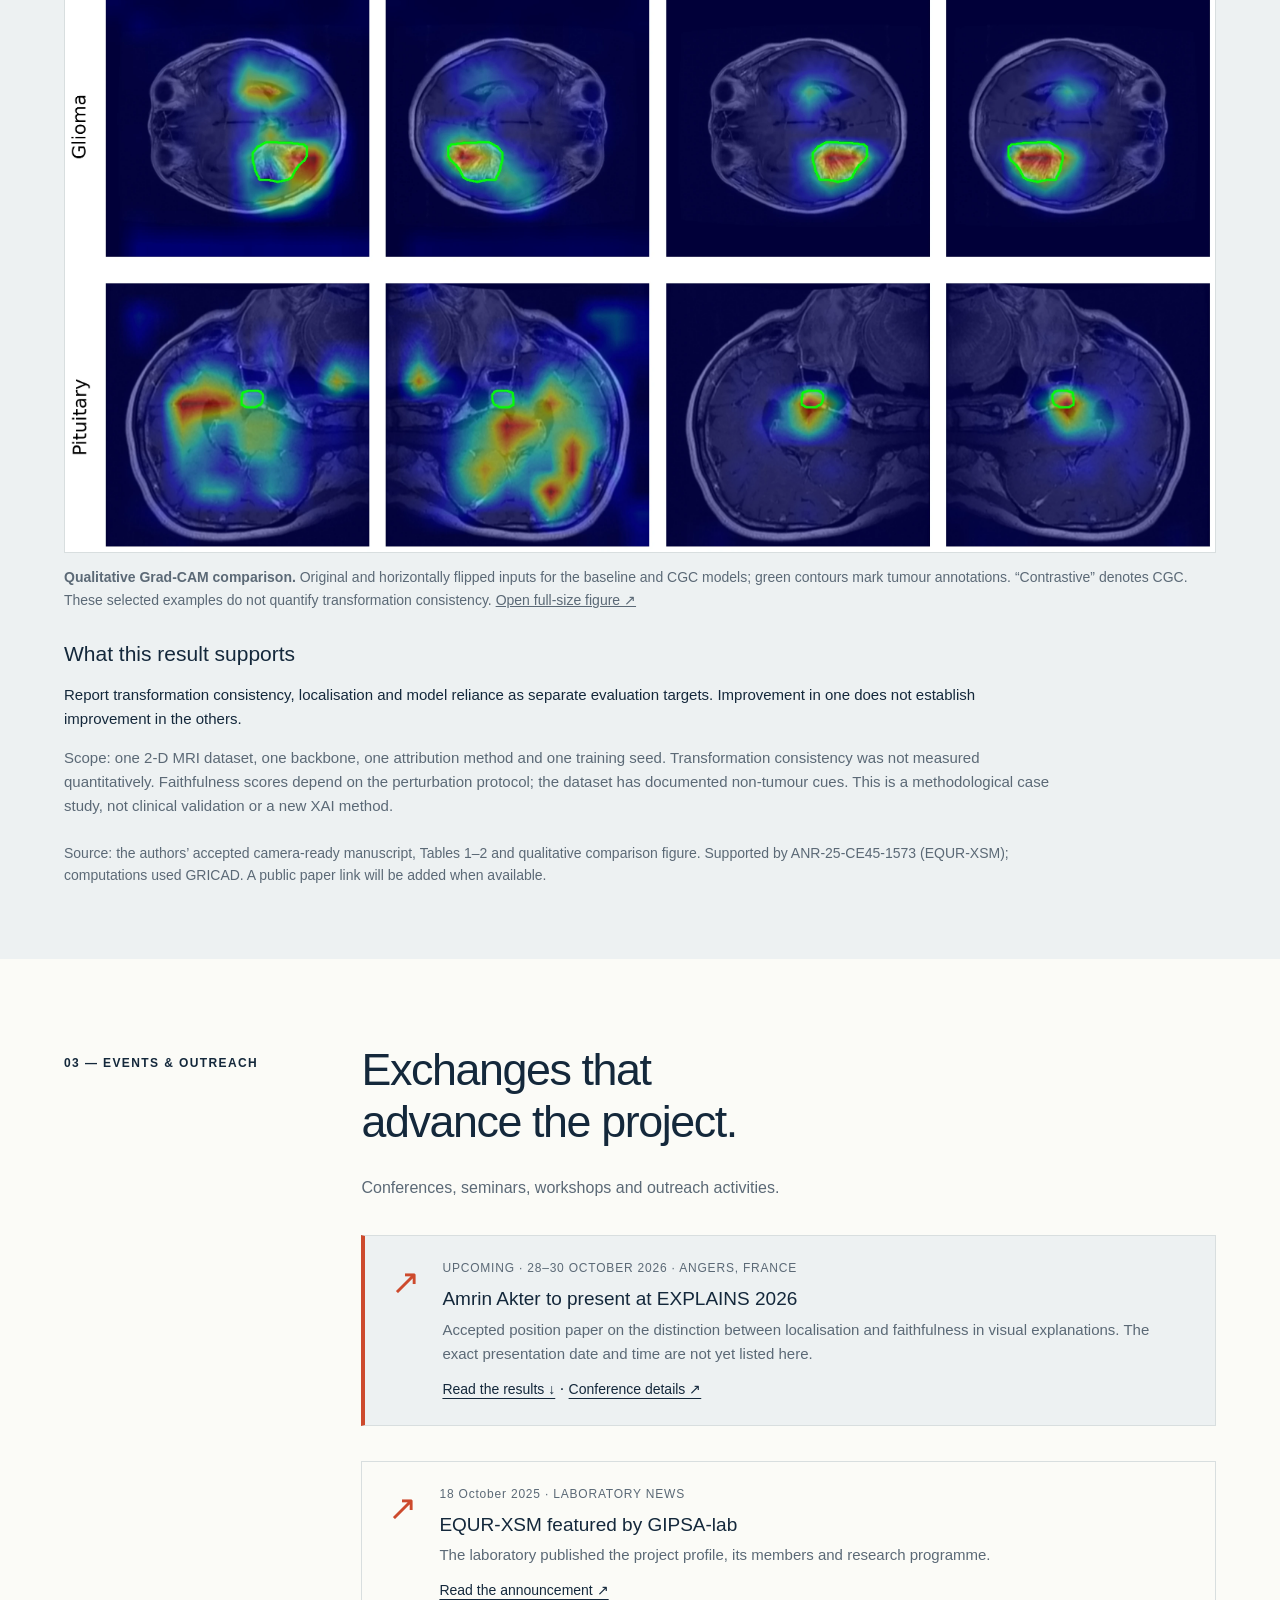
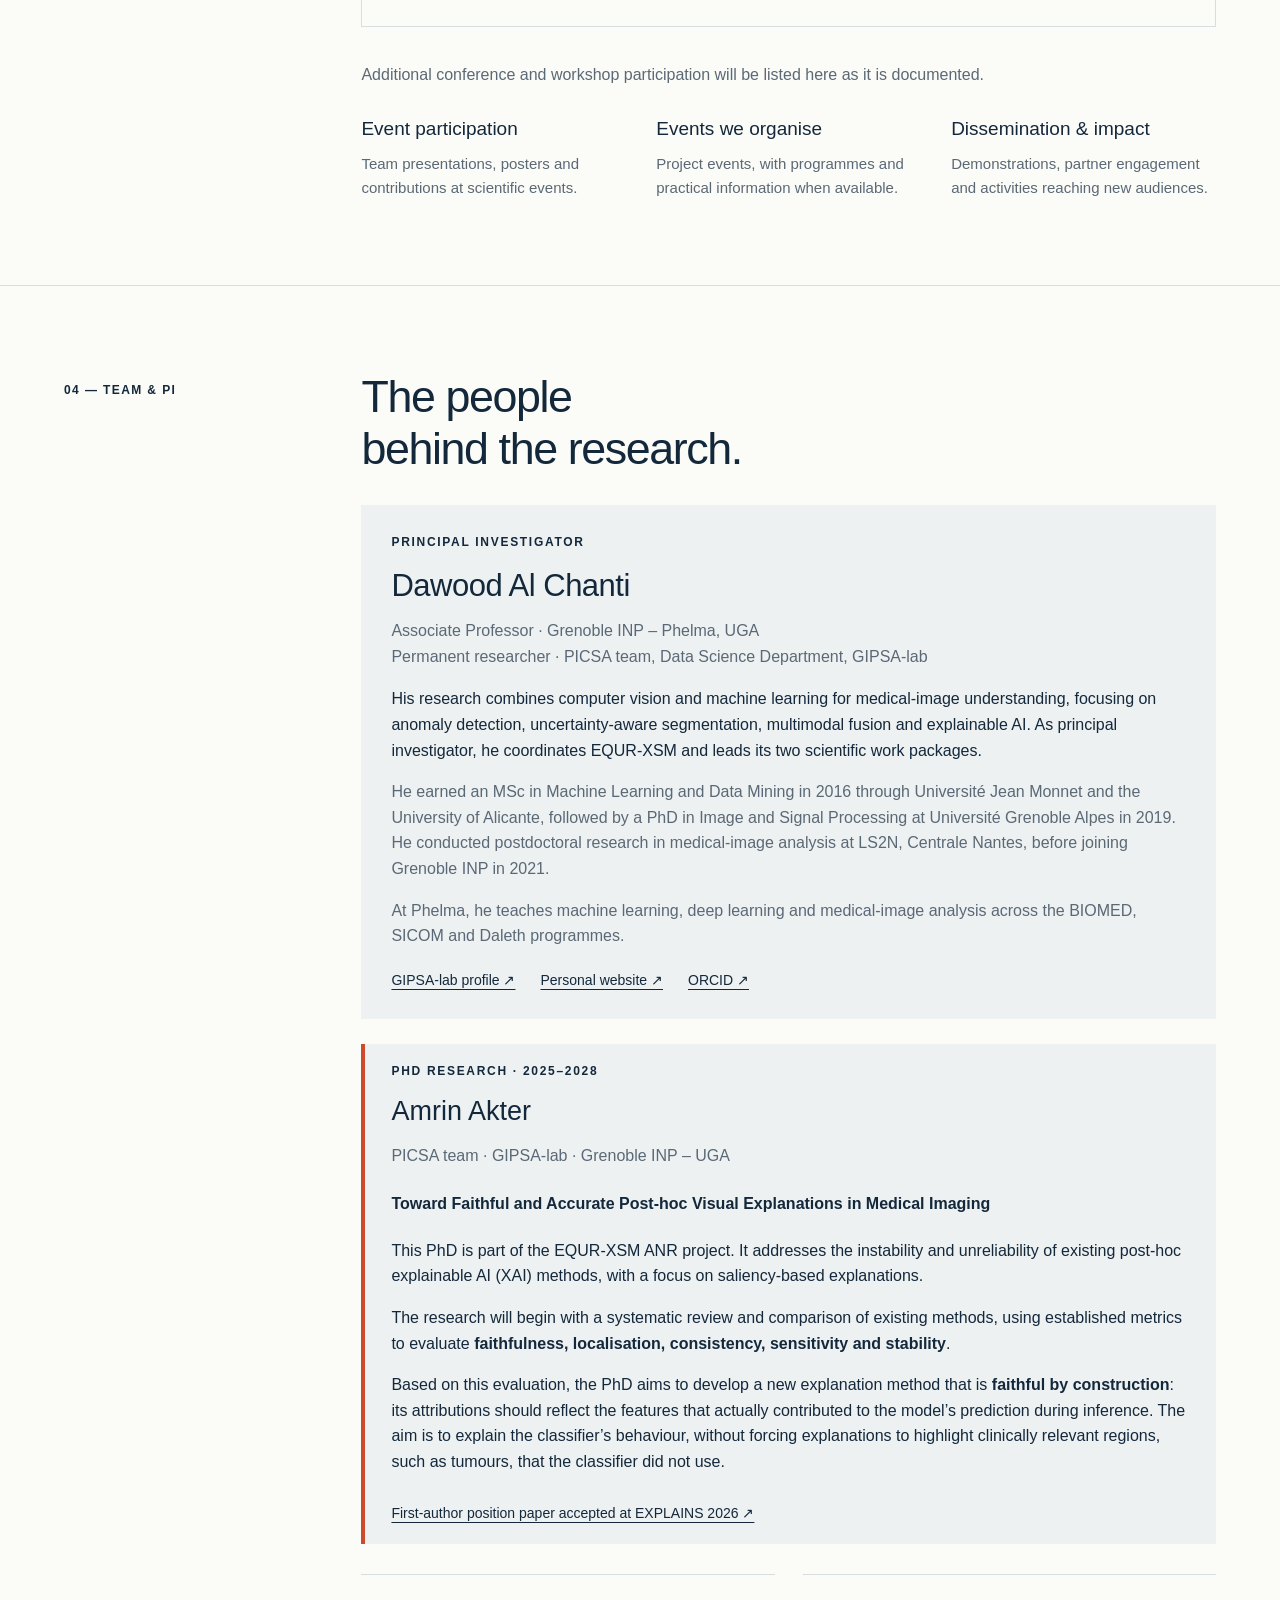
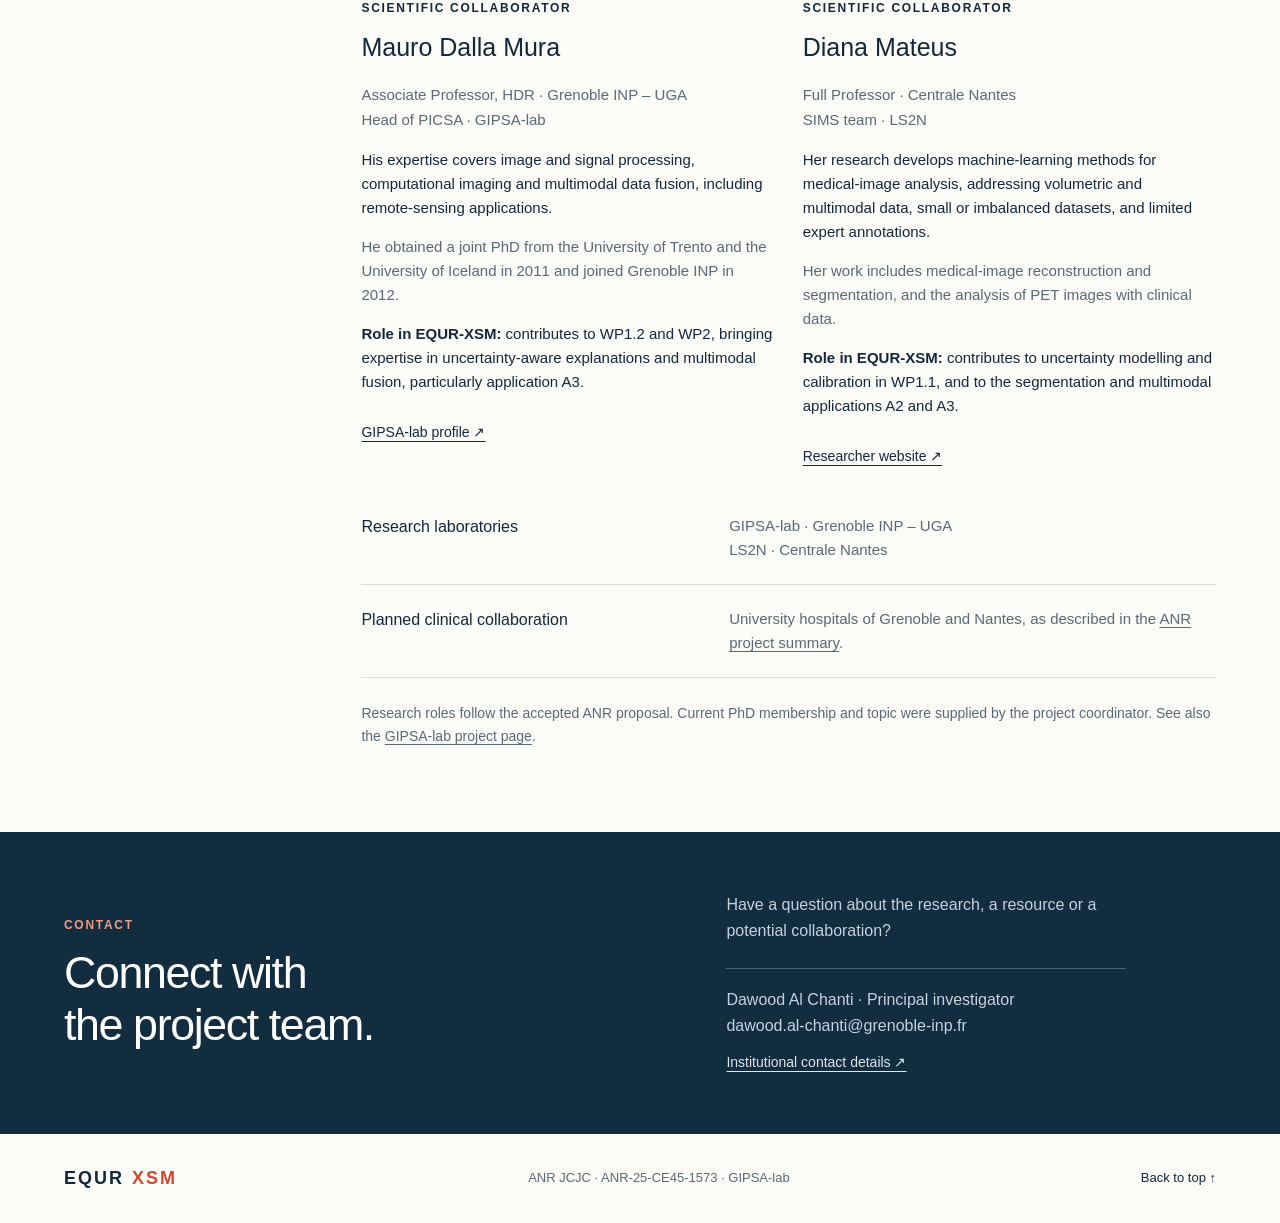
==== commit 230cd406: "Add accepted EXPLAINS 2026 paper, MRI results figure and upcoming presentation" ====
--- a/index.html
+++ b/index.html
@@ -8,7 +8,7 @@
 </head>
 <body>
 <a class="skip" href="#main">Skip to content</a>
-<div class="draft">WORKING DRAFT <span>EQUR-XSM · Project and team profiles available; outputs and events are being documented.</span></div>
+<div class="draft">WORKING DRAFT <span>EQUR-XSM · Project, team and first accepted conference results.</span></div>
 <header><a class="brand" href="#" aria-label="Project home"><span class="monogram">e<span>q</span></span><span>ANR · JCJC<br><strong>EQUR-XSM</strong></span></a><button class="menu" aria-expanded="false" aria-controls="navigation">Menu <span>＋</span></button><nav id="navigation" aria-label="Main navigation"><a href="#projet">The project</a><a href="#resultats">Results & resources</a><a href="#evenements">Events & outreach</a><a href="#equipe">Team</a></nav><a class="header-contact" href="#contact">Contact ↗</a></header>
 <main id="main">
 <section class="hero" aria-labelledby="hero-title">
@@ -38,8 +38,18 @@
 <p class="source-note">Work packages and application settings: accepted EQUR-XSM proposal (ANR JCJC 2025).</p></div>
 <p class="source-note">Research objectives, not demonstrated clinical outcomes. Sources: <a href="https://anr.fr/Project-ANR-25-CE45-1573">ANR project record</a> · <a href="https://www.gipsa-lab.grenoble-inp.fr/?p=18497">GIPSA-lab project page</a>.</p>
 </div></section>
-<section class="outputs" id="resultats"><div class="section-heading"><div><p class="eyebrow">02 — RESULTS & RESOURCES</p><h2>From research<br>to outputs.</h2></div><p>Publications, code, data and presentation materials, all in one place.</p></div><div class="output-list"><details open><summary><span class="output-number">01</span><span class="output-title">Publications</span><span class="output-type">ARTICLES · PREPRINTS</span><span class="plus">+</span></summary><div class="output-content"><p>No project publications are listed on this website yet.</p><p class="muted">References, abstracts and links will be added as project outputs are documented. <a class="source-link" href="https://anr.hal.science/search/index/?anrProjectReference_s=ANR-25-CE45-1573&amp;q=*">Search the project in HAL-ANR ↗</a></p></div></details><details><summary><span class="output-number">02</span><span class="output-title">Code & software</span><span class="output-type">REPOSITORIES · DOCUMENTATION</span><span class="plus">+</span></summary><div class="output-content"><p>No research software releases are listed on this website yet.</p><p class="muted">Links to code, releases and licences will be provided for each available resource.</p></div></details><details><summary><span class="output-number">03</span><span class="output-title">Data & protocols</span><span class="output-type">DATASETS · METHODS</span><span class="plus">+</span></summary><div class="output-content"><p>No datasets or protocols are listed on this website yet.</p><p class="muted">Each resource will specify its access and reuse conditions.</p></div></details><details><summary><span class="output-number">04</span><span class="output-title">Presentation materials</span><span class="output-type">POSTERS · SLIDES · VIDEOS</span><span class="plus">+</span></summary><div class="output-content"><p>No presentation materials have been listed yet.</p><p class="muted">Materials accompanying project presentations will be collected here.</p></div></details></div></section>
-<section class="section events" id="evenements"><div class="section-label">03 — EVENTS & OUTREACH</div><div class="section-body"><h2>Exchanges that<br>advance the project.</h2><p class="muted">Conferences, seminars, workshops and outreach activities.</p><div class="event-empty"><div class="calendar-icon" aria-hidden="true">↗</div><div><p class="news-date"><time datetime="2025-10-18">18 October 2025</time> · LABORATORY NEWS</p><h3>EQUR-XSM featured by GIPSA-lab</h3><p>The laboratory published the project profile, its members and research programme.</p><a class="source-link" href="https://www.gipsa-lab.grenoble-inp.fr/?p=18497">Read the announcement ↗</a></div></div><p class="muted">Conference and workshop participation will be listed here once documented.</p><div class="event-columns"><article><h3>Event participation</h3><p>Team presentations, posters and contributions at scientific events.</p></article><article><h3>Events we organise</h3><p>Project events, with programmes and practical information when available.</p></article><article><h3>Dissemination & impact</h3><p>Demonstrations, partner engagement and activities reaching new audiences.</p></article></div></div></section>
+<section class="outputs" id="resultats"><div class="section-heading"><div><p class="eyebrow">02 — RESULTS & RESOURCES</p><h2>From research<br>to outputs.</h2></div><p>Publications, code, data and presentation materials, all in one place.</p></div><div class="output-list"><details open><summary><span class="output-number">01</span><span class="output-title">Publications</span><span class="output-type">ARTICLES · PREPRINTS</span><span class="plus">+</span></summary><div class="output-content"><article class="publication-entry"><p class="eyebrow">ACCEPTED POSITION PAPER · EXPLAINS 2026</p><h3><a href="#explains-2026-results">Localization Gains from Explanation Regularization Should Not Be Interpreted as Faithfulness Gains</a></h3><p class="paper-authors">Amrin Akter · Mauro Dalla Mura · Diana Mateus · Dawood Al Chanti</p><p>Accepted at the 3rd International Conference on Explainable AI for Neural and Symbolic Methods. Amrin Akter will present the work.</p><p class="muted">28–30 October 2026 · Angers, France · Exact presentation slot to be announced.</p><div class="profile-links"><a href="#explains-2026-results">Results and figure ↓</a><a href="https://explains.scitevents.org/">Conference website ↗</a></div></article></div></details><details><summary><span class="output-number">02</span><span class="output-title">Code & software</span><span class="output-type">REPOSITORIES · DOCUMENTATION</span><span class="plus">+</span></summary><div class="output-content"><p>No research software releases are listed on this website yet.</p><p class="muted">Links to code, releases and licences will be provided for each available resource.</p></div></details><details><summary><span class="output-number">03</span><span class="output-title">Data & protocols</span><span class="output-type">DATASETS · METHODS</span><span class="plus">+</span></summary><div class="output-content"><p>No datasets or protocols are listed on this website yet.</p><p class="muted">Each resource will specify its access and reuse conditions.</p></div></details><details><summary><span class="output-number">04</span><span class="output-title">Presentation materials</span><span class="output-type">POSTERS · SLIDES · VIDEOS</span><span class="plus">+</span></summary><div class="output-content"><p>No presentation materials have been listed yet.</p><p class="muted">Materials accompanying project presentations will be collected here.</p></div></details></div><article class="paper-results" id="explains-2026-results" aria-labelledby="results-title">
+<p class="eyebrow">RESEARCH RESULT · EXPLAINS 2026</p>
+<h3 id="results-title">Better lesion localisation does not establish greater faithfulness.</h3>
+<p>In this brain-tumour MRI case study, Contrastive Grad-CAM Consistency (CGC) yields higher mean localisation scores than a cross-entropy baseline. The perturbation-based faithfulness metrics disagree: insertion favours CGC, deletion favours the baseline, and IROF is unchanged at the reported precision.</p>
+<p class="study-protocol"><strong>Study:</strong> 3,064 MRI slices from 233 patients · three tumour classes · single-channel ResNet-50 · five-fold patient-grouped cross-validation · fixed training seed.</p>
+<div class="results-table-wrap" tabindex="0" role="region" aria-label="Overall paper results, horizontally scrollable on small screens"><table class="results-table"><caption>Overall results · mean ± standard deviation across five patient-grouped folds</caption><thead><tr><th scope="col">Property</th><th scope="col">Metric</th><th scope="col">Baseline</th><th scope="col">CGC</th></tr></thead><tbody><tr><td>Predictive performance</td><th scope="row">Accuracy (%) ↑</th><td>93.63 ± 1.91</td><td>94.87 ± 1.56</td></tr><tr><td>Localisation</td><th scope="row">Pointing Game (%) ↑</th><td>27.24 ± 3.76</td><td>36.02 ± 4.00</td></tr><tr><td>Localisation</td><th scope="row">Relevance Mass Accuracy (%) ↑</th><td>11.17 ± 1.60</td><td>18.01 ± 2.70</td></tr><tr><td>Faithfulness</td><th scope="row">Insertion AUC ↑</th><td>0.73 ± 0.06</td><td>0.78 ± 0.07</td></tr><tr><td>Faithfulness</td><th scope="row">Deletion AUC ↓</th><td>0.36 ± 0.07</td><td>0.41 ± 0.07</td></tr><tr><td>Faithfulness</td><th scope="row">Iterative Removal of Features ↑</th><td>0.57 ± 0.04</td><td>0.57 ± 0.07</td></tr></tbody></table></div>
+<p class="source-note">↑ Higher is preferred; ↓ lower is preferred. Comparisons are descriptive: no statistical significance claim is made.</p>
+<figure class="result-figure"><a href="assets/explains-2026-gradcam.webp" aria-label="Open the Grad-CAM comparison figure at full resolution"><img src="assets/explains-2026-gradcam.webp" width="3105" height="2369" loading="lazy" decoding="async" alt="Grad-CAM examples for meningioma, glioma and pituitary MRI slices. Four columns compare the baseline and CGC on original and horizontally flipped inputs; green contours mark annotated tumours."></a><figcaption><strong>Qualitative Grad-CAM comparison.</strong> Original and horizontally flipped inputs for the baseline and CGC models; green contours mark tumour annotations. “Contrastive” denotes CGC. These selected examples do not quantify transformation consistency. <a href="assets/explains-2026-gradcam.webp">Open full-size figure ↗</a></figcaption></figure>
+<div class="result-scope"><h4>What this result supports</h4><p>Report transformation consistency, localisation and model reliance as separate evaluation targets. Improvement in one does not establish improvement in the others.</p><p class="muted">Scope: one 2-D MRI dataset, one backbone, one attribution method and one training seed. Transformation consistency was not measured quantitatively. Faithfulness scores depend on the perturbation protocol; the dataset has documented non-tumour cues. This is a methodological case study, not clinical validation or a new XAI method.</p></div>
+<p class="source-note">Source: the authors’ accepted camera-ready manuscript, Tables 1–2 and qualitative comparison figure. Supported by ANR-25-CE45-1573 (EQUR-XSM); computations used GRICAD. A public paper link will be added when available.</p>
+</article></section>
+<section class="section events" id="evenements"><div class="section-label">03 — EVENTS & OUTREACH</div><div class="section-body"><h2>Exchanges that<br>advance the project.</h2><p class="muted">Conferences, seminars, workshops and outreach activities.</p><div class="event-empty upcoming-event"><div class="calendar-icon" aria-hidden="true">↗</div><div><p class="news-date">UPCOMING · 28–30 OCTOBER 2026 · ANGERS, FRANCE</p><h3>Amrin Akter to present at EXPLAINS 2026</h3><p>Accepted position paper on the distinction between localisation and faithfulness in visual explanations. The exact presentation date and time are not yet listed here.</p><a class="source-link" href="#explains-2026-results">Read the results ↓</a> · <a class="source-link" href="https://explains.scitevents.org/">Conference details ↗</a></div></div><div class="event-empty"><div class="calendar-icon" aria-hidden="true">↗</div><div><p class="news-date"><time datetime="2025-10-18">18 October 2025</time> · LABORATORY NEWS</p><h3>EQUR-XSM featured by GIPSA-lab</h3><p>The laboratory published the project profile, its members and research programme.</p><a class="source-link" href="https://www.gipsa-lab.grenoble-inp.fr/?p=18497">Read the announcement ↗</a></div></div><p class="muted">Additional conference and workshop participation will be listed here as it is documented.</p><div class="event-columns"><article><h3>Event participation</h3><p>Team presentations, posters and contributions at scientific events.</p></article><article><h3>Events we organise</h3><p>Project events, with programmes and practical information when available.</p></article><article><h3>Dissemination & impact</h3><p>Demonstrations, partner engagement and activities reaching new audiences.</p></article></div></div></section>
 <section class="section team" id="equipe"><div class="section-label">04 — TEAM &amp; PI</div><div class="section-body"><h2>The people<br>behind the research.</h2>
 <article class="pi-profile"><p class="eyebrow">PRINCIPAL INVESTIGATOR</p><h3>Dawood Al Chanti</h3><p class="pi-role">Associate Professor · Grenoble INP – Phelma, UGA<br>Permanent researcher · PICSA team, Data Science Department, GIPSA-lab</p>
 <p>His research combines computer vision and machine learning for medical-image understanding, focusing on anomaly detection, uncertainty-aware segmentation, multimodal fusion and explainable AI. As principal investigator, he coordinates EQUR-XSM and leads its two scientific work packages.</p>
@@ -53,7 +63,7 @@
 <p>This PhD is part of the EQUR-XSM ANR project. It addresses the instability and unreliability of existing post-hoc explainable AI (XAI) methods, with a focus on saliency-based explanations.</p>
 <p>The research will begin with a systematic review and comparison of existing methods, using established metrics to evaluate <strong>faithfulness, localisation, consistency, sensitivity and stability</strong>.</p>
 <p>Based on this evaluation, the PhD aims to develop a new explanation method that is <strong>faithful by construction</strong>: its attributions should reflect the features that actually contributed to the model’s prediction during inference. The aim is to explain the classifier’s behaviour, without forcing explanations to highlight clinically relevant regions, such as tumours, that the classifier did not use.</p>
-</article>
+<p><a class="source-link" href="#explains-2026-results">First-author position paper accepted at EXPLAINS 2026 ↗</a></p></article>
 <div class="collaborator-grid">
 <article class="collaborator-profile"><p class="eyebrow">SCIENTIFIC COLLABORATOR</p><h3>Mauro Dalla Mura</h3><p class="pi-role">Associate Professor, HDR · Grenoble INP – UGA<br>Head of PICSA · GIPSA-lab</p><p>His expertise covers image and signal processing, computational imaging and multimodal data fusion, including remote-sensing applications.</p><p class="muted">He obtained a joint PhD from the University of Trento and the University of Iceland in 2011 and joined Grenoble INP in 2012.</p><p><strong>Role in EQUR-XSM:</strong> contributes to WP1.2 and WP2, bringing expertise in uncertainty-aware explanations and multimodal fusion, particularly application A3.</p><a class="source-link" href="https://www.gipsa-lab.grenoble-inp.fr/?team=mauro-dalla-mura">GIPSA-lab profile ↗</a></article>
 <article class="collaborator-profile"><p class="eyebrow">SCIENTIFIC COLLABORATOR</p><h3>Diana Mateus</h3><p class="pi-role">Full Professor · Centrale Nantes<br>SIMS team · LS2N</p><p>Her research develops machine-learning methods for medical-image analysis, addressing volumetric and multimodal data, small or imbalanced datasets, and limited expert annotations.</p><p class="muted">Her work includes medical-image reconstruction and segmentation, and the analysis of PET images with clinical data.</p><p><strong>Role in EQUR-XSM:</strong> contributes to uncertainty modelling and calibration in WP1.1, and to the segmentation and multimodal applications A2 and A3.</p><a class="source-link" href="https://dcml-cn.github.io/">Researcher website ↗</a></article>
--- a/style.css
+++ b/style.css
@@ -5,3 +5,6 @@
 
 /* Accepted programme and current research team */
 .work-programme{margin-top:40px;border-top:1px solid var(--line);padding-top:28px}.work-programme>h3{font-size:26px;line-height:1.3}.work-programme h4{font-size:18px;line-height:1.4;font-weight:500;margin:0 0 12px}.work-package{display:grid;grid-template-columns:120px 1fr;gap:24px;border-top:1px solid var(--line);padding:24px 0}.work-package p{font-size:15px;color:var(--muted);margin-bottom:10px}.wp-label{font-size:24px;color:var(--orange)}.wp-period{font-size:13px!important}.application-grid{display:grid;grid-template-columns:repeat(3,1fr);gap:22px;margin-top:18px}.application-grid p{font-size:15px;color:var(--muted)}.application-grid h4{margin-top:9px}.student-profile{border-left:4px solid var(--orange);padding:18px 26px;background:#edf1f2;margin:25px 0 30px}.student-profile h3{font-size:27px;margin:8px 0 12px}.student-profile p:last-child{margin-bottom:0}.collaborator-grid{display:grid;grid-template-columns:repeat(2,minmax(0,1fr));gap:28px}.collaborator-profile{padding:24px 0;border-top:1px solid var(--line)}.collaborator-profile h3{font-size:25px;margin:10px 0 18px}.collaborator-profile p{font-size:15px}.collaborator-profile .eyebrow{font-size:12px}.pi-role{line-height:1.65}.pi-profile .profile-links{margin-top:20px}.identity dl div{flex-wrap:wrap}.identity dd{margin-left:auto}@media(max-width:760px){.collaborator-grid,.application-grid{grid-template-columns:1fr}.collaborator-grid{gap:8px}.work-package{grid-template-columns:1fr;gap:10px}.work-package>div:first-child{display:flex;gap:16px;align-items:baseline}.student-profile{padding:18px 20px}.work-programme>h3{font-size:24px}}
+
+/* Conference publication and reported results */
+.publication-entry h3{font-size:25px;line-height:1.35;max-width:950px;margin:12px 0 16px}.publication-entry h3 a:hover{text-decoration:underline}.paper-authors{font-size:16px!important;margin-bottom:14px!important}.publication-entry .profile-links{margin:18px 0 4px}.paper-results{margin-top:52px;padding-top:35px;border-top:2px solid var(--ink)}.paper-results>h3{font-size:clamp(26px,3vw,39px);line-height:1.2;max-width:850px;margin:16px 0 23px}.paper-results>p{max-width:1000px}.study-protocol{font-size:15px;color:var(--muted);padding:16px 0}.results-table-wrap{overflow-x:auto;margin-top:22px}.results-table{border-collapse:collapse;width:100%;font-size:15px}.results-table caption{text-align:left;font-size:14px;color:var(--muted);padding-bottom:12px}.results-table th,.results-table td{text-align:left;padding:15px 18px;border-bottom:1px solid #b9c5cd}.results-table thead{background:var(--navy);color:white}.results-table th[scope=row]{font-weight:500}.results-table td:nth-last-child(-n+2){white-space:nowrap;font-variant-numeric:tabular-nums}.result-figure{margin:35px 0 25px}.result-figure img{display:block;width:100%;height:auto;background:white;border:1px solid var(--line)}.result-figure figcaption{font-size:14px;color:var(--muted);padding-top:13px;line-height:1.65}.result-figure figcaption a{text-decoration:underline;white-space:nowrap}.result-scope{max-width:1000px}.result-scope h4{font-size:21px;font-weight:500;margin:25px 0 12px}.result-scope p{font-size:15px}.upcoming-event{border-left:4px solid var(--orange);background:#edf1f2}.results-table-wrap:focus-visible{outline:3px solid var(--orange);outline-offset:4px}@media(max-width:760px){.publication-entry h3{font-size:22px}.output-content:has(.publication-entry){padding-left:0}.results-table th,.results-table td{padding:12px 10px}.results-table{min-width:620px}.paper-results{margin-top:35px}.result-figure{margin-top:25px}}
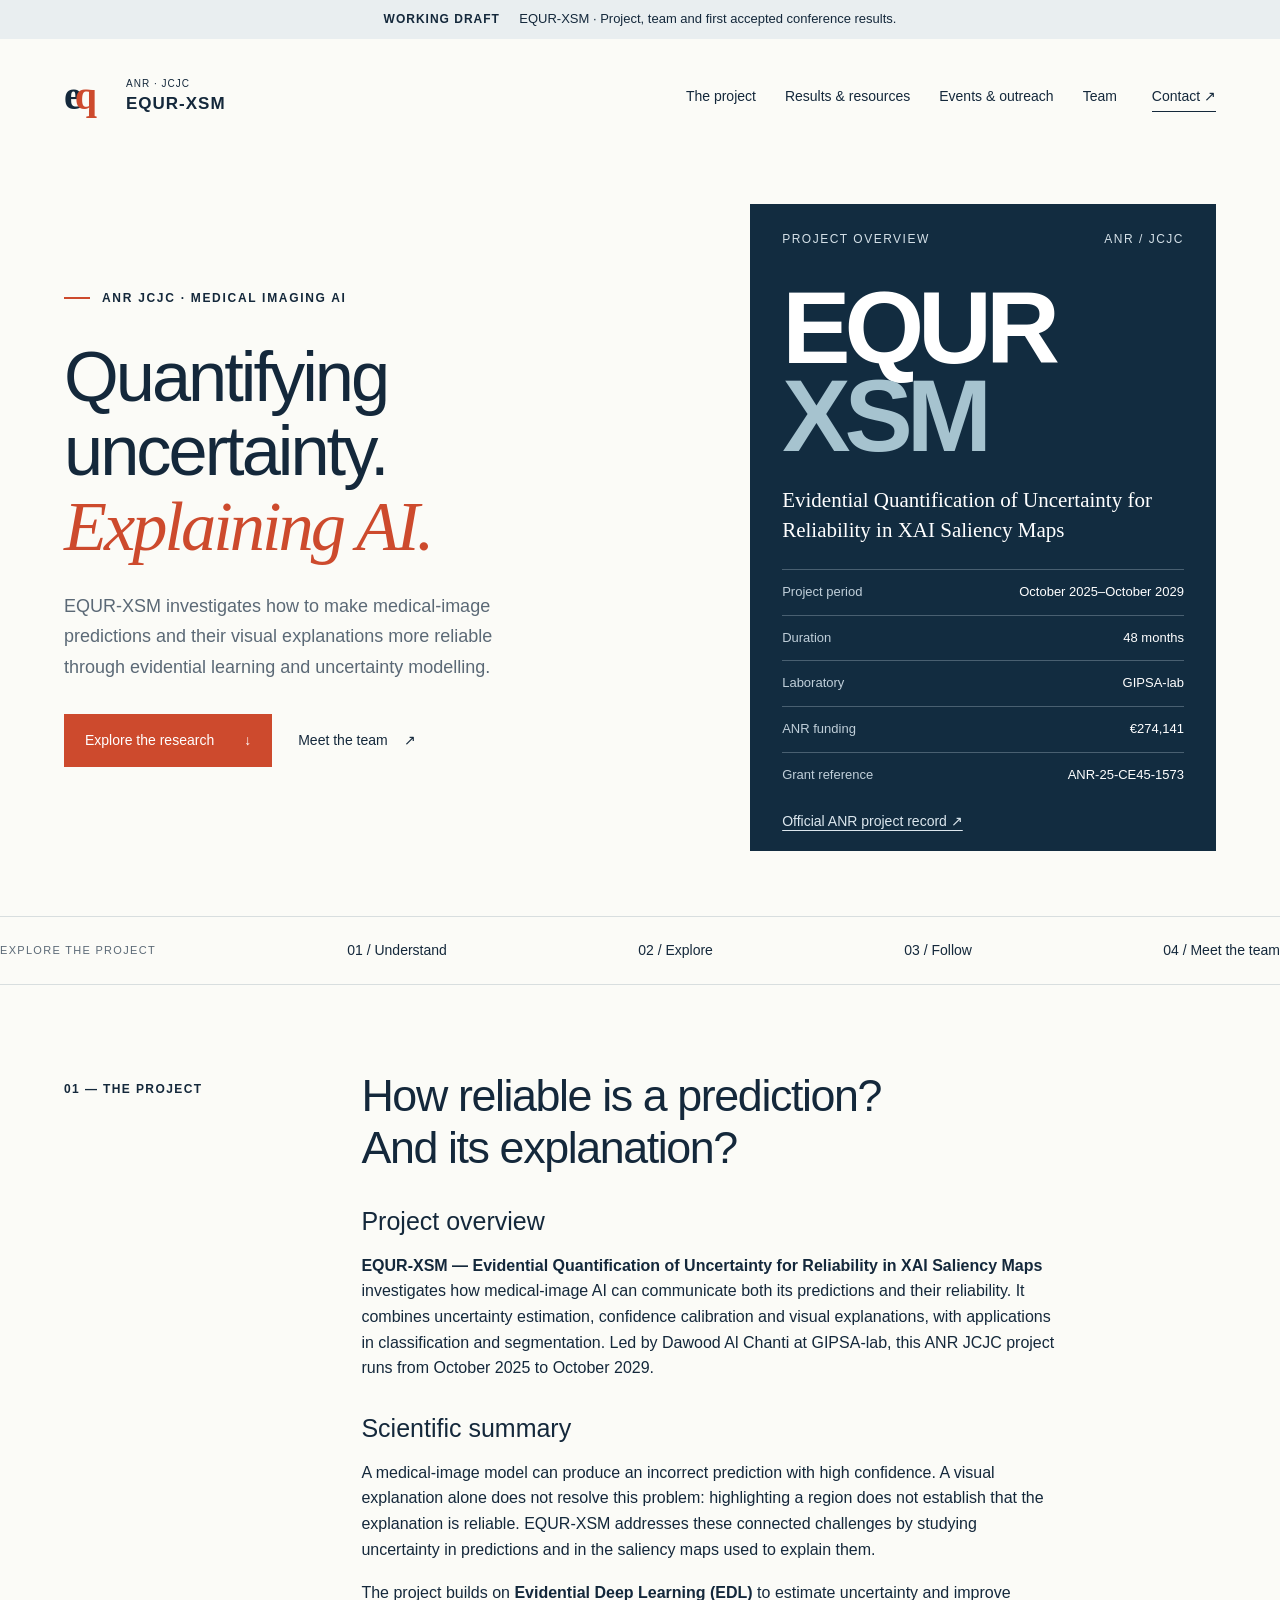
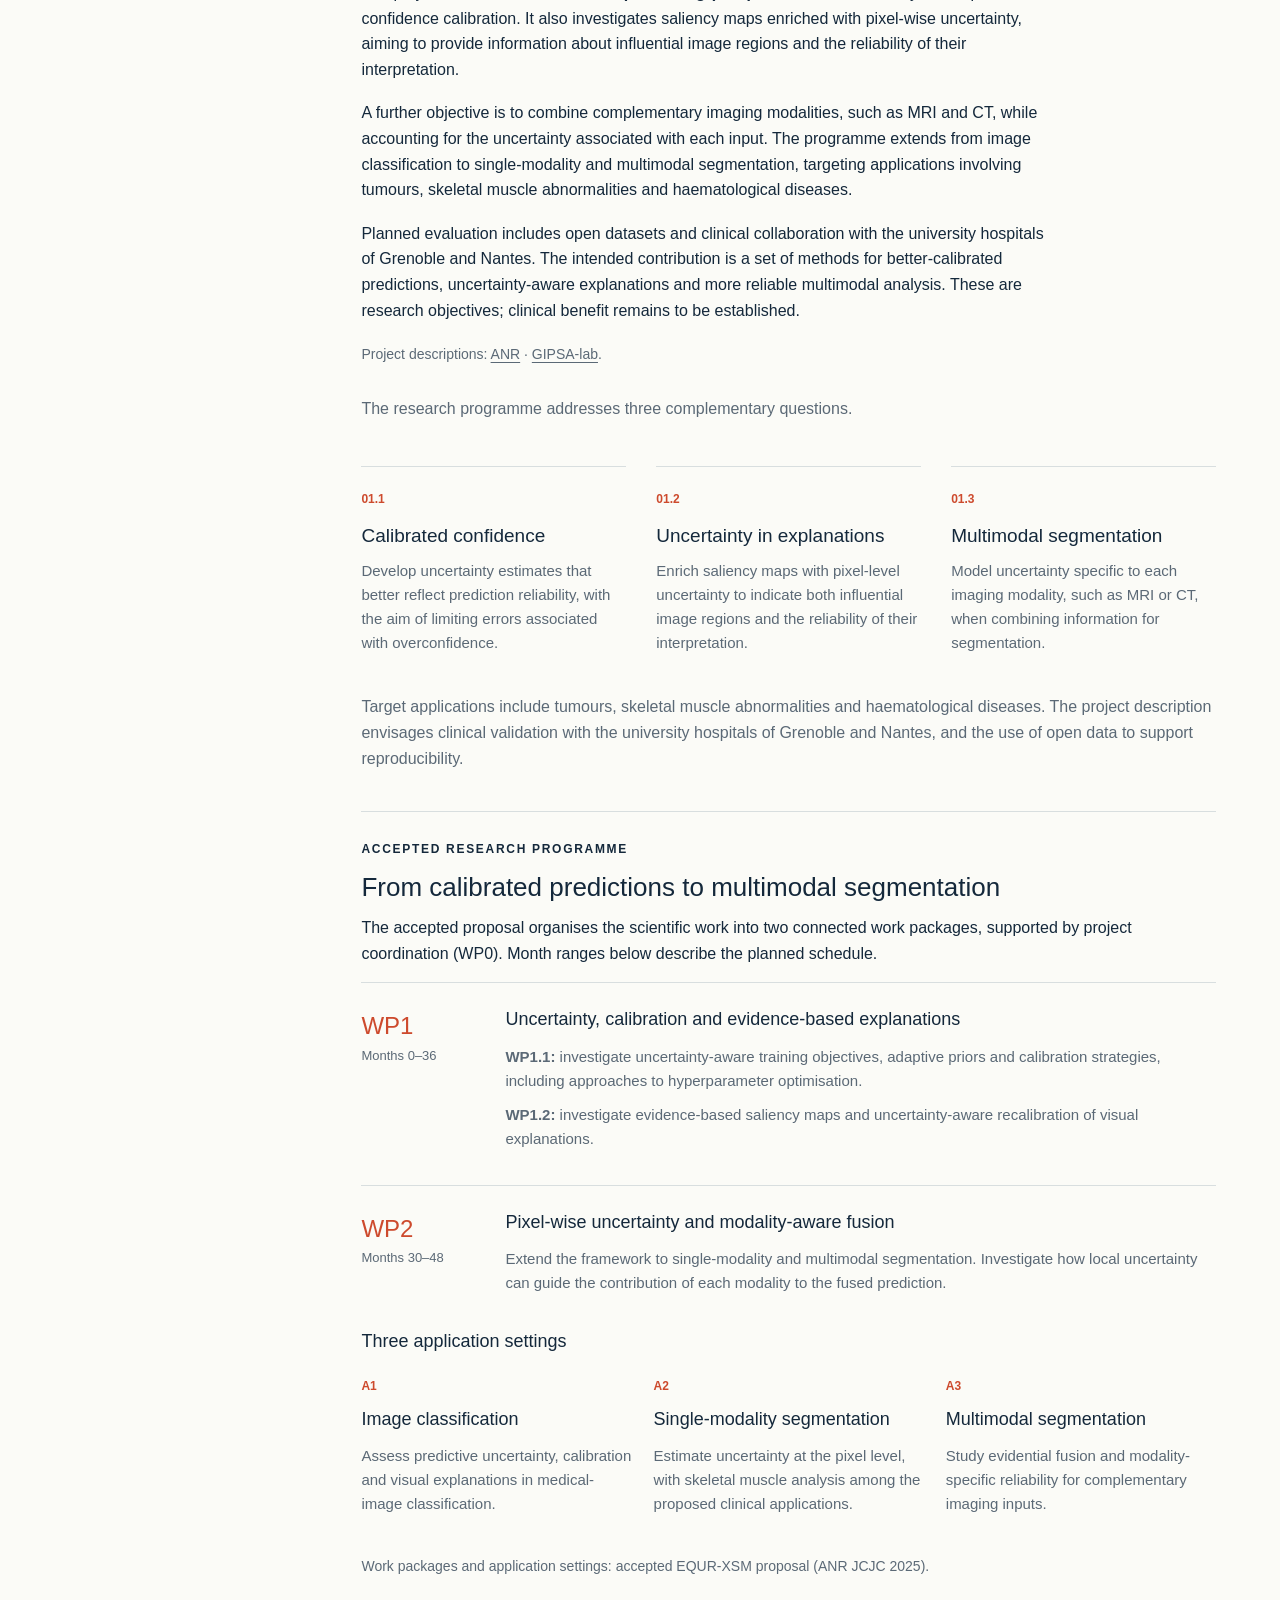
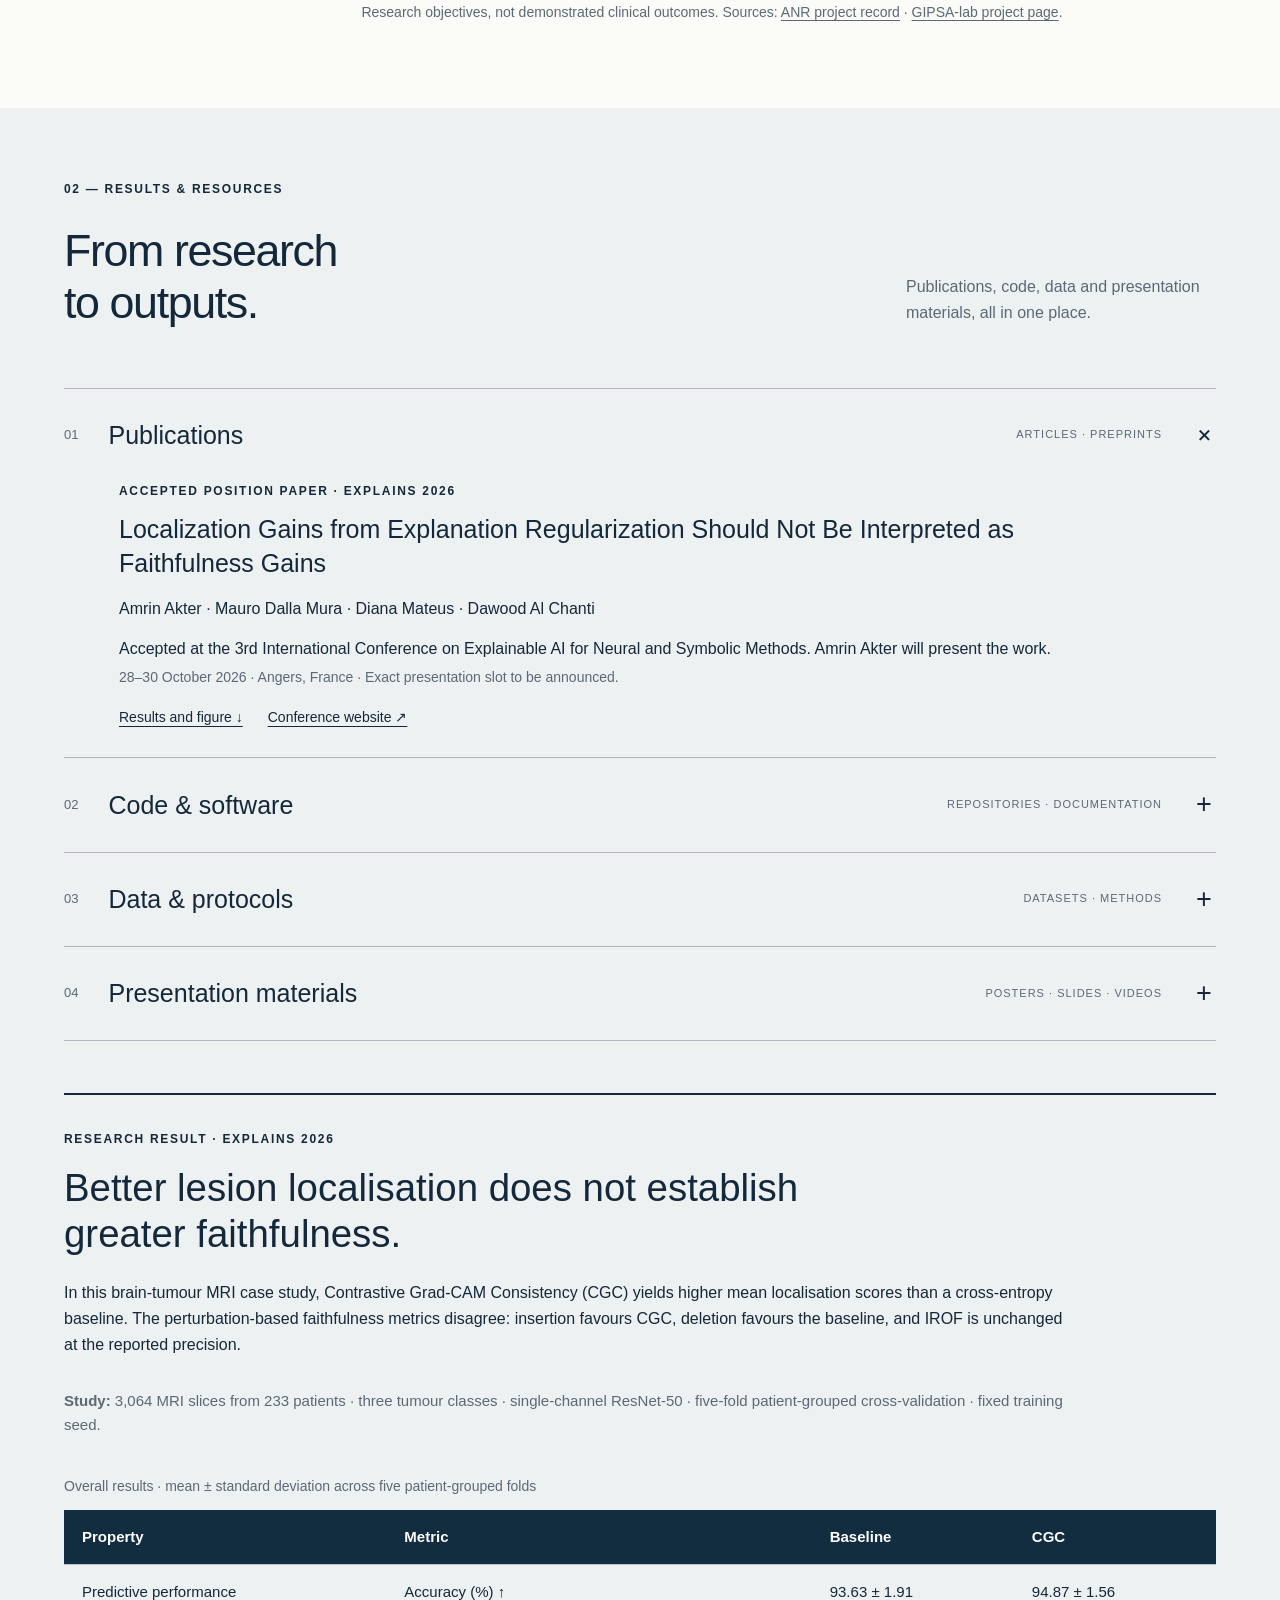
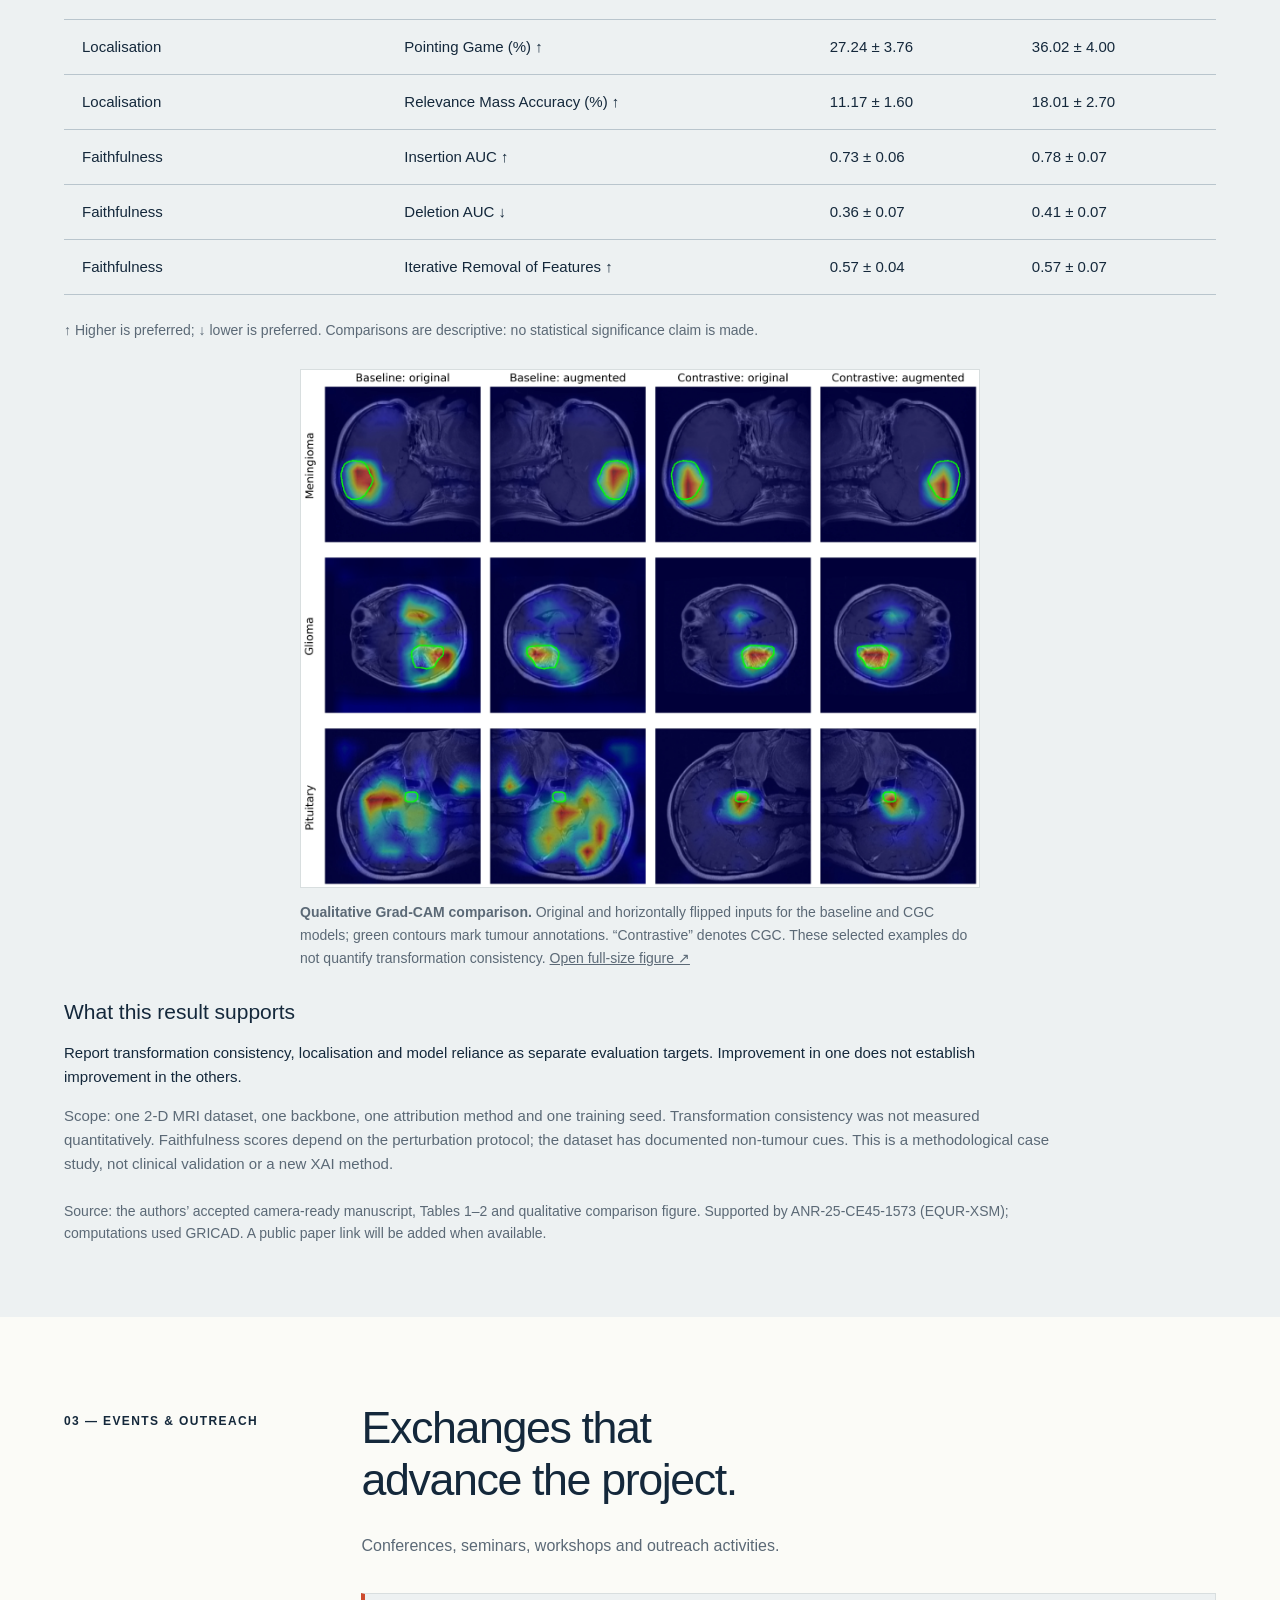
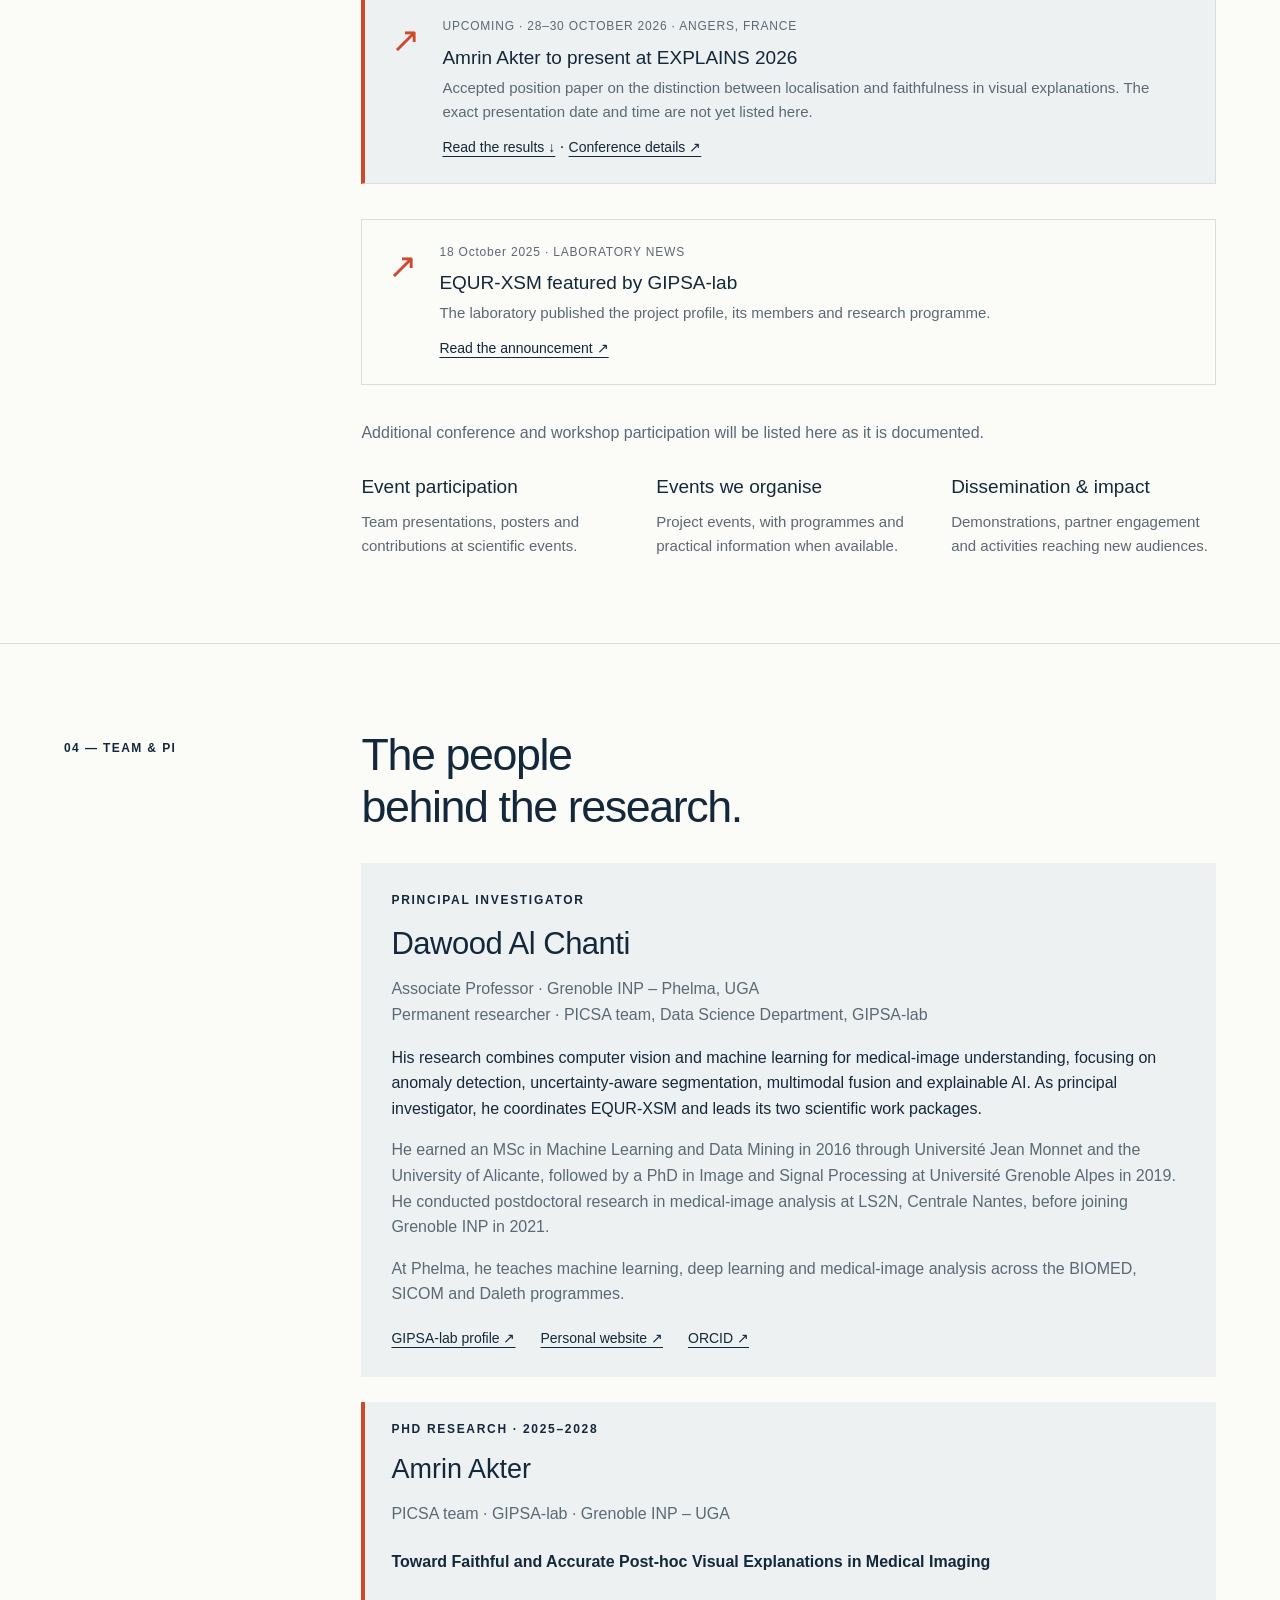
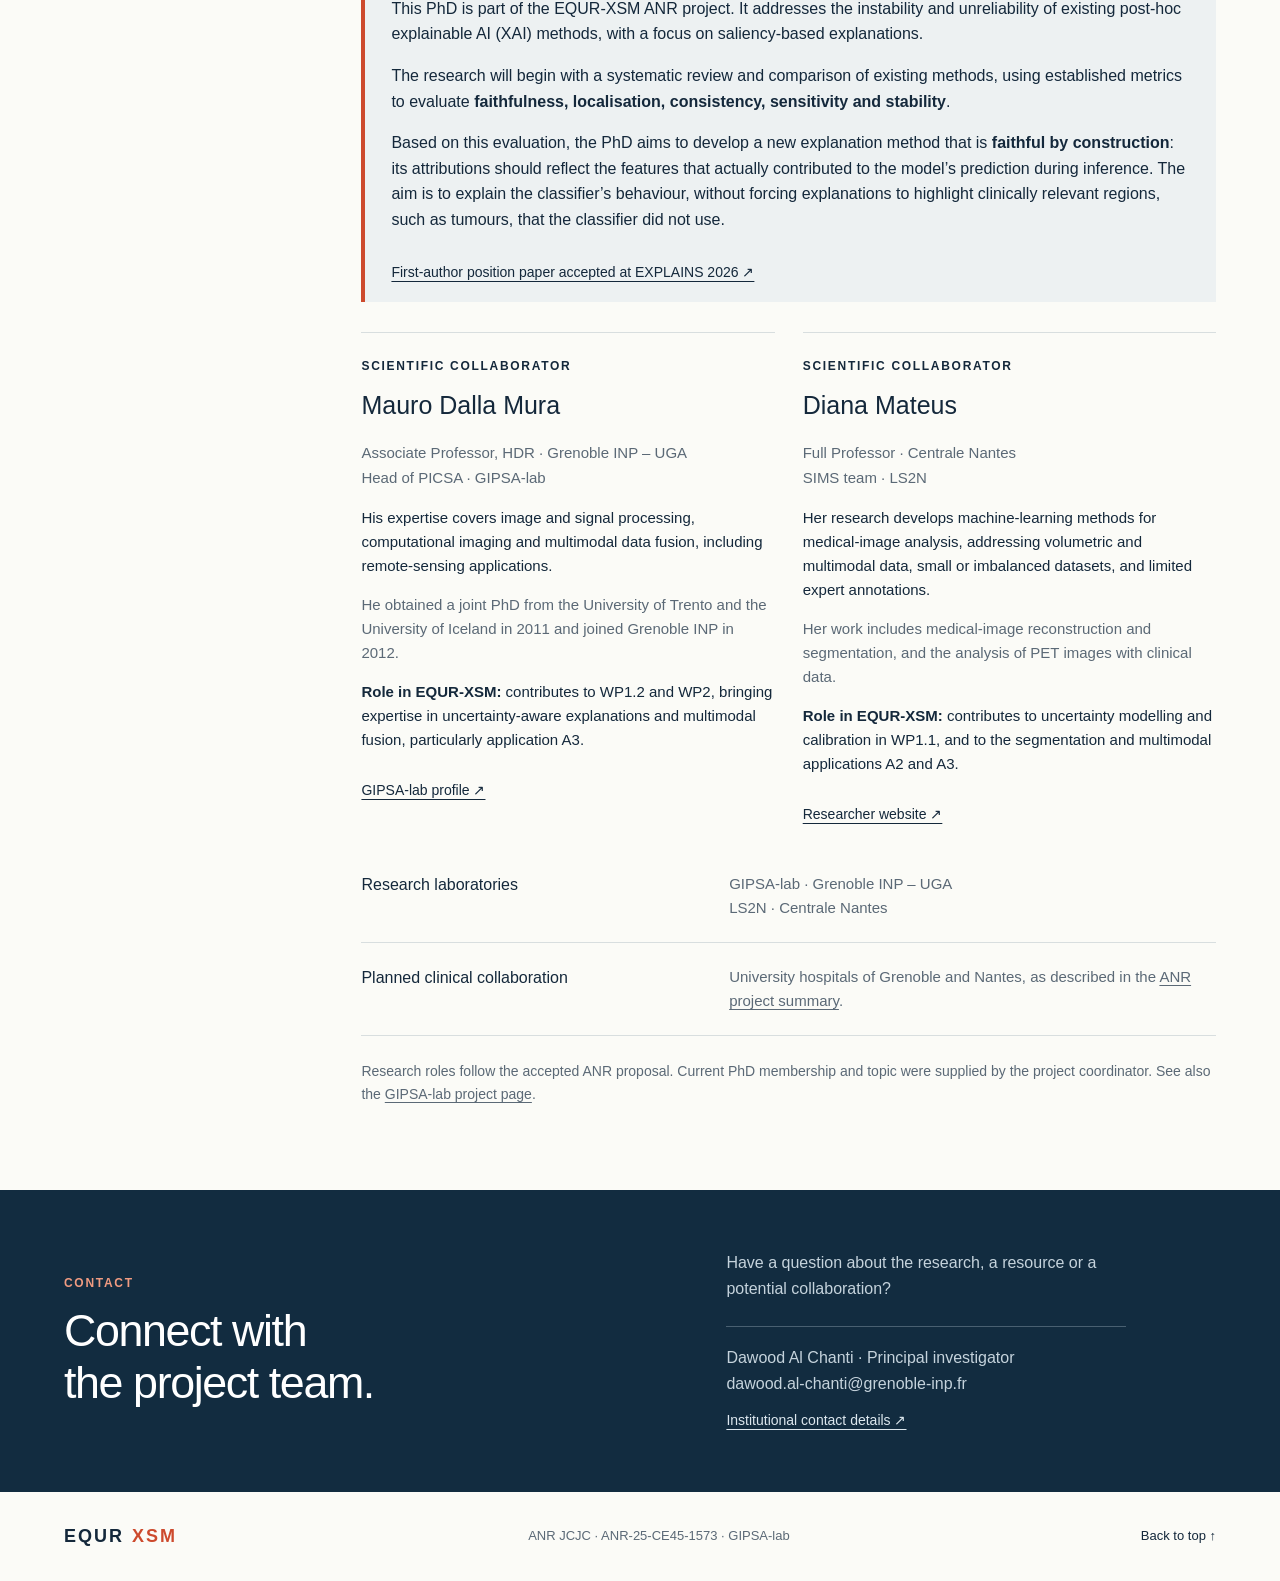
==== commit dae3a457: "Add self-contained English project overview and scientific summary" ====
--- a/index.html
+++ b/index.html
@@ -24,8 +24,17 @@
 <div class="section-index"><span>EXPLORE THE PROJECT</span><a href="#projet">01 / Understand</a><a href="#resultats">02 / Explore</a><a href="#evenements">03 / Follow</a><a href="#equipe">04 / Meet the team</a></div>
 <section class="section about" id="projet"><div class="section-label">01 — THE PROJECT</div><div class="section-body">
 <h2>How reliable is a prediction?<br>And its explanation?</h2>
-<p>Medical-image models can be confident when they are wrong. EQUR-XSM aims to quantify this uncertainty and make visual explanations more informative for clinicians.</p>
-<p class="muted">The project connects Evidential Deep Learning (EDL), confidence calibration and explainable AI (XAI). Its research programme addresses three complementary questions.</p>
+<article class="project-summary" id="project-summary" aria-labelledby="overview-title">
+<h3 id="overview-title">Project overview</h3>
+<p><strong>EQUR-XSM — Evidential Quantification of Uncertainty for Reliability in XAI Saliency Maps</strong> investigates how medical-image AI can communicate both its predictions and their reliability. It combines uncertainty estimation, confidence calibration and visual explanations, with applications in classification and segmentation. Led by Dawood Al Chanti at GIPSA-lab, this ANR JCJC project runs from October 2025 to October 2029.</p>
+<h3>Scientific summary</h3>
+<p>A medical-image model can produce an incorrect prediction with high confidence. A visual explanation alone does not resolve this problem: highlighting a region does not establish that the explanation is reliable. EQUR-XSM addresses these connected challenges by studying uncertainty in predictions and in the saliency maps used to explain them.</p>
+<p>The project builds on <strong>Evidential Deep Learning (EDL)</strong> to estimate uncertainty and improve confidence calibration. It also investigates saliency maps enriched with pixel-wise uncertainty, aiming to provide information about influential image regions and the reliability of their interpretation.</p>
+<p>A further objective is to combine complementary imaging modalities, such as MRI and CT, while accounting for the uncertainty associated with each input. The programme extends from image classification to single-modality and multimodal segmentation, targeting applications involving tumours, skeletal muscle abnormalities and haematological diseases.</p>
+<p>Planned evaluation includes open datasets and clinical collaboration with the university hospitals of Grenoble and Nantes. The intended contribution is a set of methods for better-calibrated predictions, uncertainty-aware explanations and more reliable multimodal analysis. These are research objectives; clinical benefit remains to be established.</p>
+<p class="source-note">Project descriptions: <a href="https://anr.fr/Project-ANR-25-CE45-1573">ANR</a> · <a href="https://www.gipsa-lab.grenoble-inp.fr/?p=18497">GIPSA-lab</a>.</p>
+</article>
+<p class="muted">The research programme addresses three complementary questions.</p>
 <div class="three-cols"><article><span class="small-number">01.1</span><h3>Calibrated confidence</h3><p>Develop uncertainty estimates that better reflect prediction reliability, with the aim of limiting errors associated with overconfidence.</p></article>
 <article><span class="small-number">01.2</span><h3>Uncertainty in explanations</h3><p>Enrich saliency maps with pixel-level uncertainty to indicate both influential image regions and the reliability of their interpretation.</p></article>
 <article><span class="small-number">01.3</span><h3>Multimodal segmentation</h3><p>Model uncertainty specific to each imaging modality, such as MRI or CT, when combining information for segmentation.</p></article></div>
--- a/style.css
+++ b/style.css
@@ -8,3 +8,9 @@
 
 /* Conference publication and reported results */
 .publication-entry h3{font-size:25px;line-height:1.35;max-width:950px;margin:12px 0 16px}.publication-entry h3 a:hover{text-decoration:underline}.paper-authors{font-size:16px!important;margin-bottom:14px!important}.publication-entry .profile-links{margin:18px 0 4px}.paper-results{margin-top:52px;padding-top:35px;border-top:2px solid var(--ink)}.paper-results>h3{font-size:clamp(26px,3vw,39px);line-height:1.2;max-width:850px;margin:16px 0 23px}.paper-results>p{max-width:1000px}.study-protocol{font-size:15px;color:var(--muted);padding:16px 0}.results-table-wrap{overflow-x:auto;margin-top:22px}.results-table{border-collapse:collapse;width:100%;font-size:15px}.results-table caption{text-align:left;font-size:14px;color:var(--muted);padding-bottom:12px}.results-table th,.results-table td{text-align:left;padding:15px 18px;border-bottom:1px solid #b9c5cd}.results-table thead{background:var(--navy);color:white}.results-table th[scope=row]{font-weight:500}.results-table td:nth-last-child(-n+2){white-space:nowrap;font-variant-numeric:tabular-nums}.result-figure{margin:35px 0 25px}.result-figure img{display:block;width:100%;height:auto;background:white;border:1px solid var(--line)}.result-figure figcaption{font-size:14px;color:var(--muted);padding-top:13px;line-height:1.65}.result-figure figcaption a{text-decoration:underline;white-space:nowrap}.result-scope{max-width:1000px}.result-scope h4{font-size:21px;font-weight:500;margin:25px 0 12px}.result-scope p{font-size:15px}.upcoming-event{border-left:4px solid var(--orange);background:#edf1f2}.results-table-wrap:focus-visible{outline:3px solid var(--orange);outline-offset:4px}@media(max-width:760px){.publication-entry h3{font-size:22px}.output-content:has(.publication-entry){padding-left:0}.results-table th,.results-table td{padding:12px 10px}.results-table{min-width:620px}.paper-results{margin-top:35px}.result-figure{margin-top:25px}}
+
+/* Compact figure display; the linked image retains its original resolution. */
+.result-figure{max-width:680px;margin:28px auto 25px}.result-figure img{width:100%;height:auto}
+
+/* Self-contained project overview and scientific summary. */
+.project-summary{max-width:78ch}.project-summary h3{font-size:25px;margin:30px 0 14px}.project-summary p{margin-bottom:18px}.project-summary .source-note{margin:20px 0 30px}
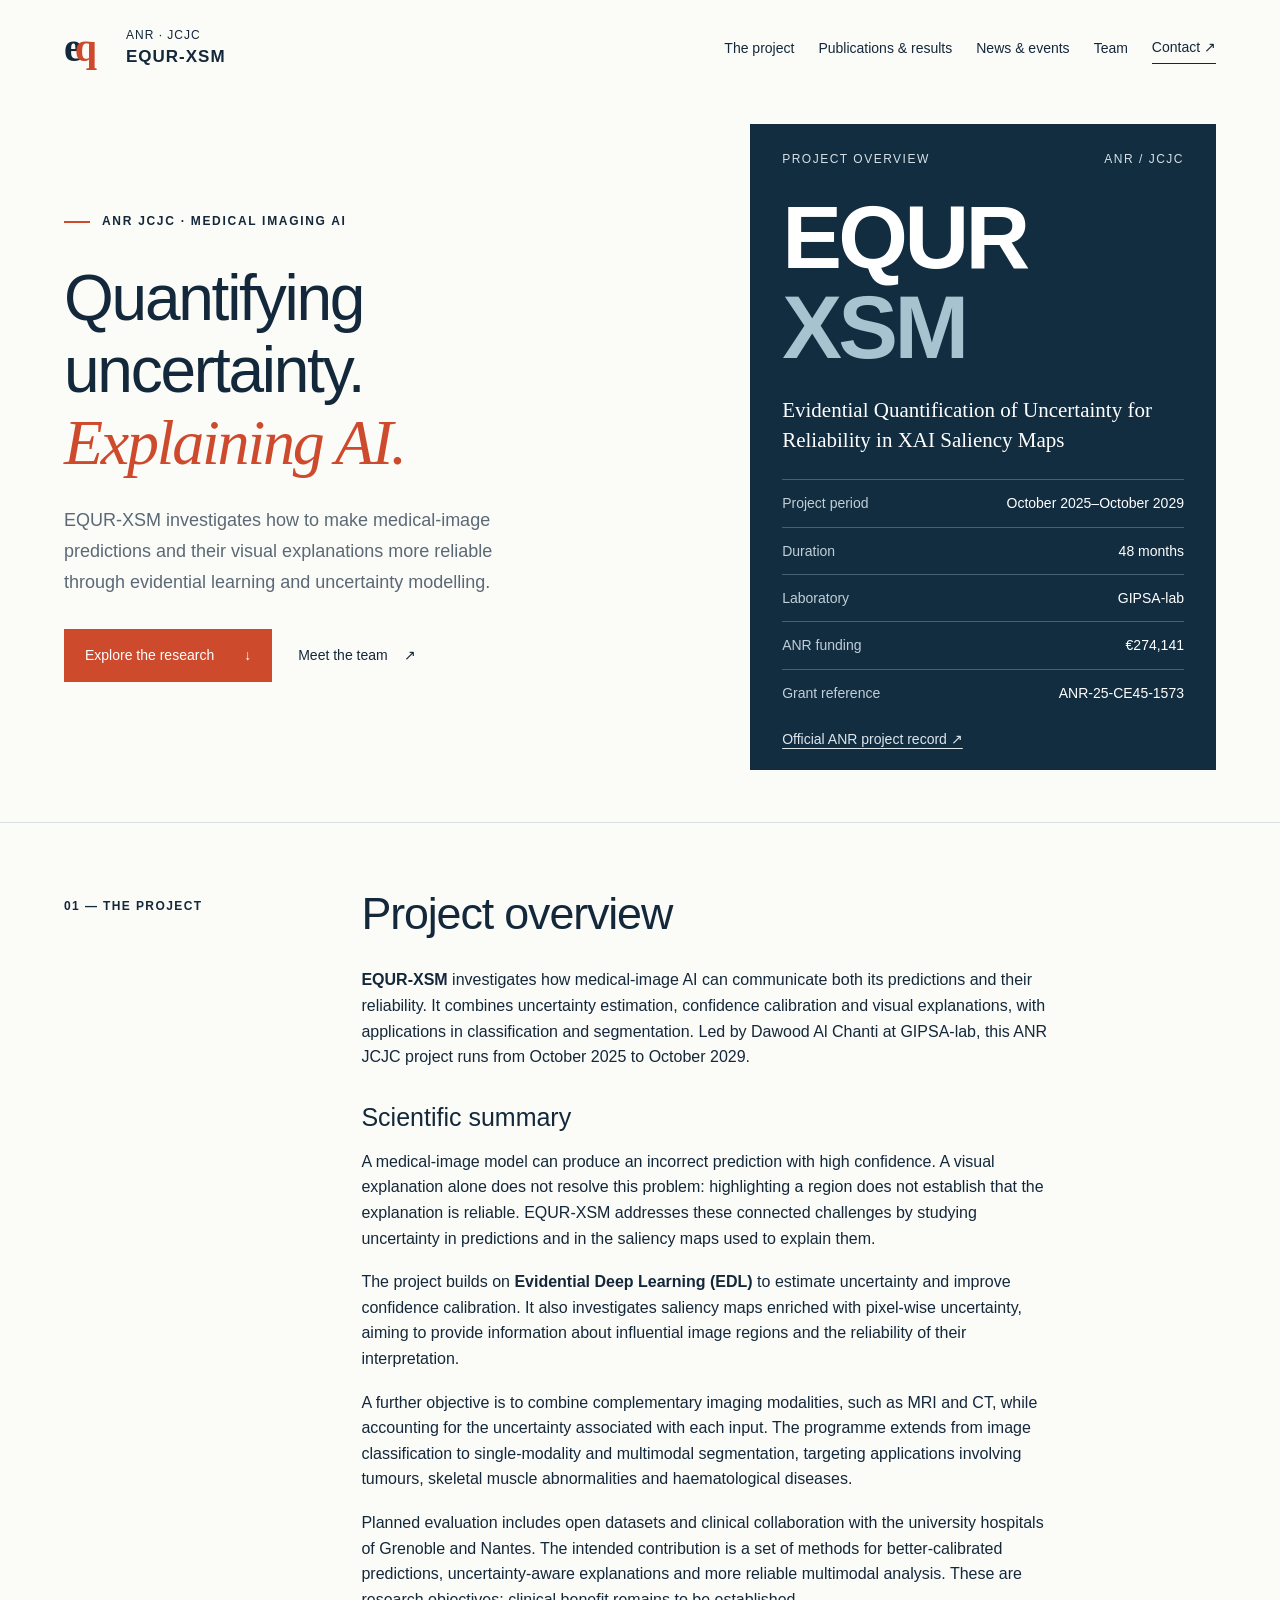
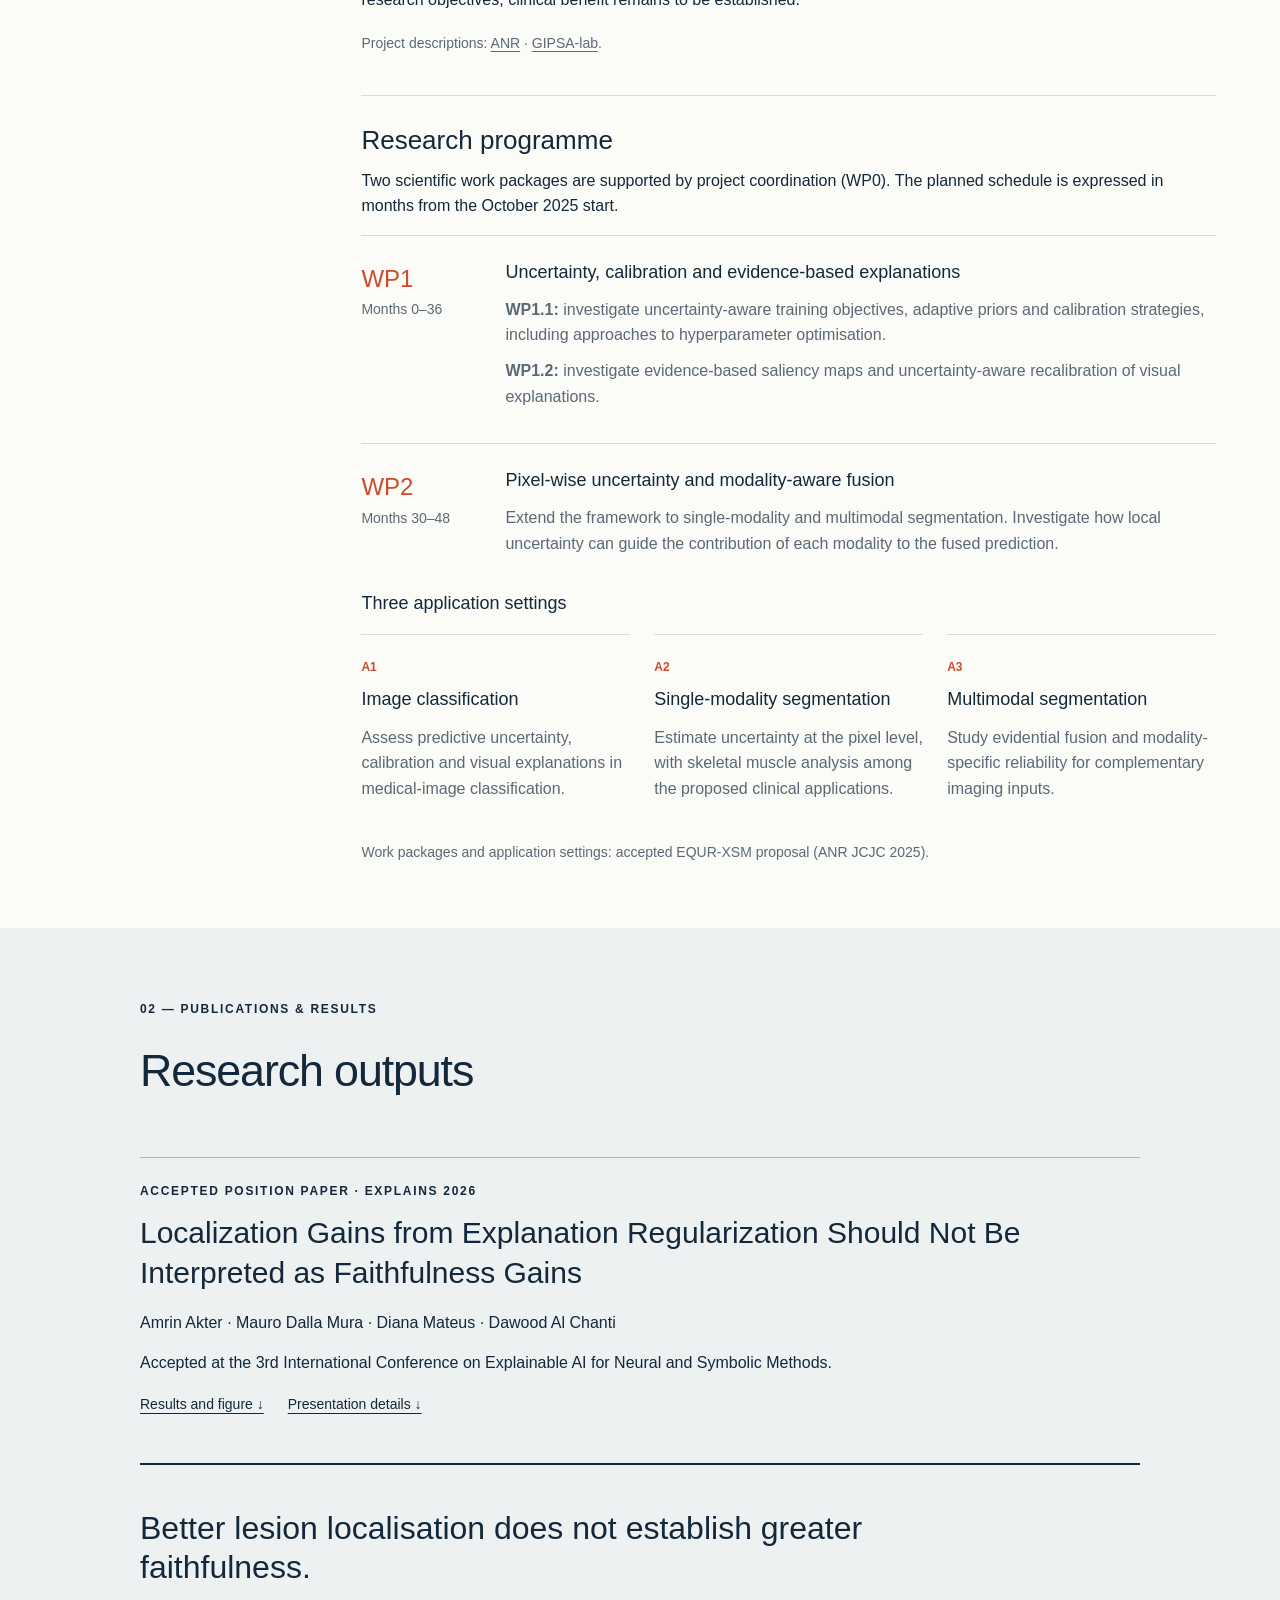
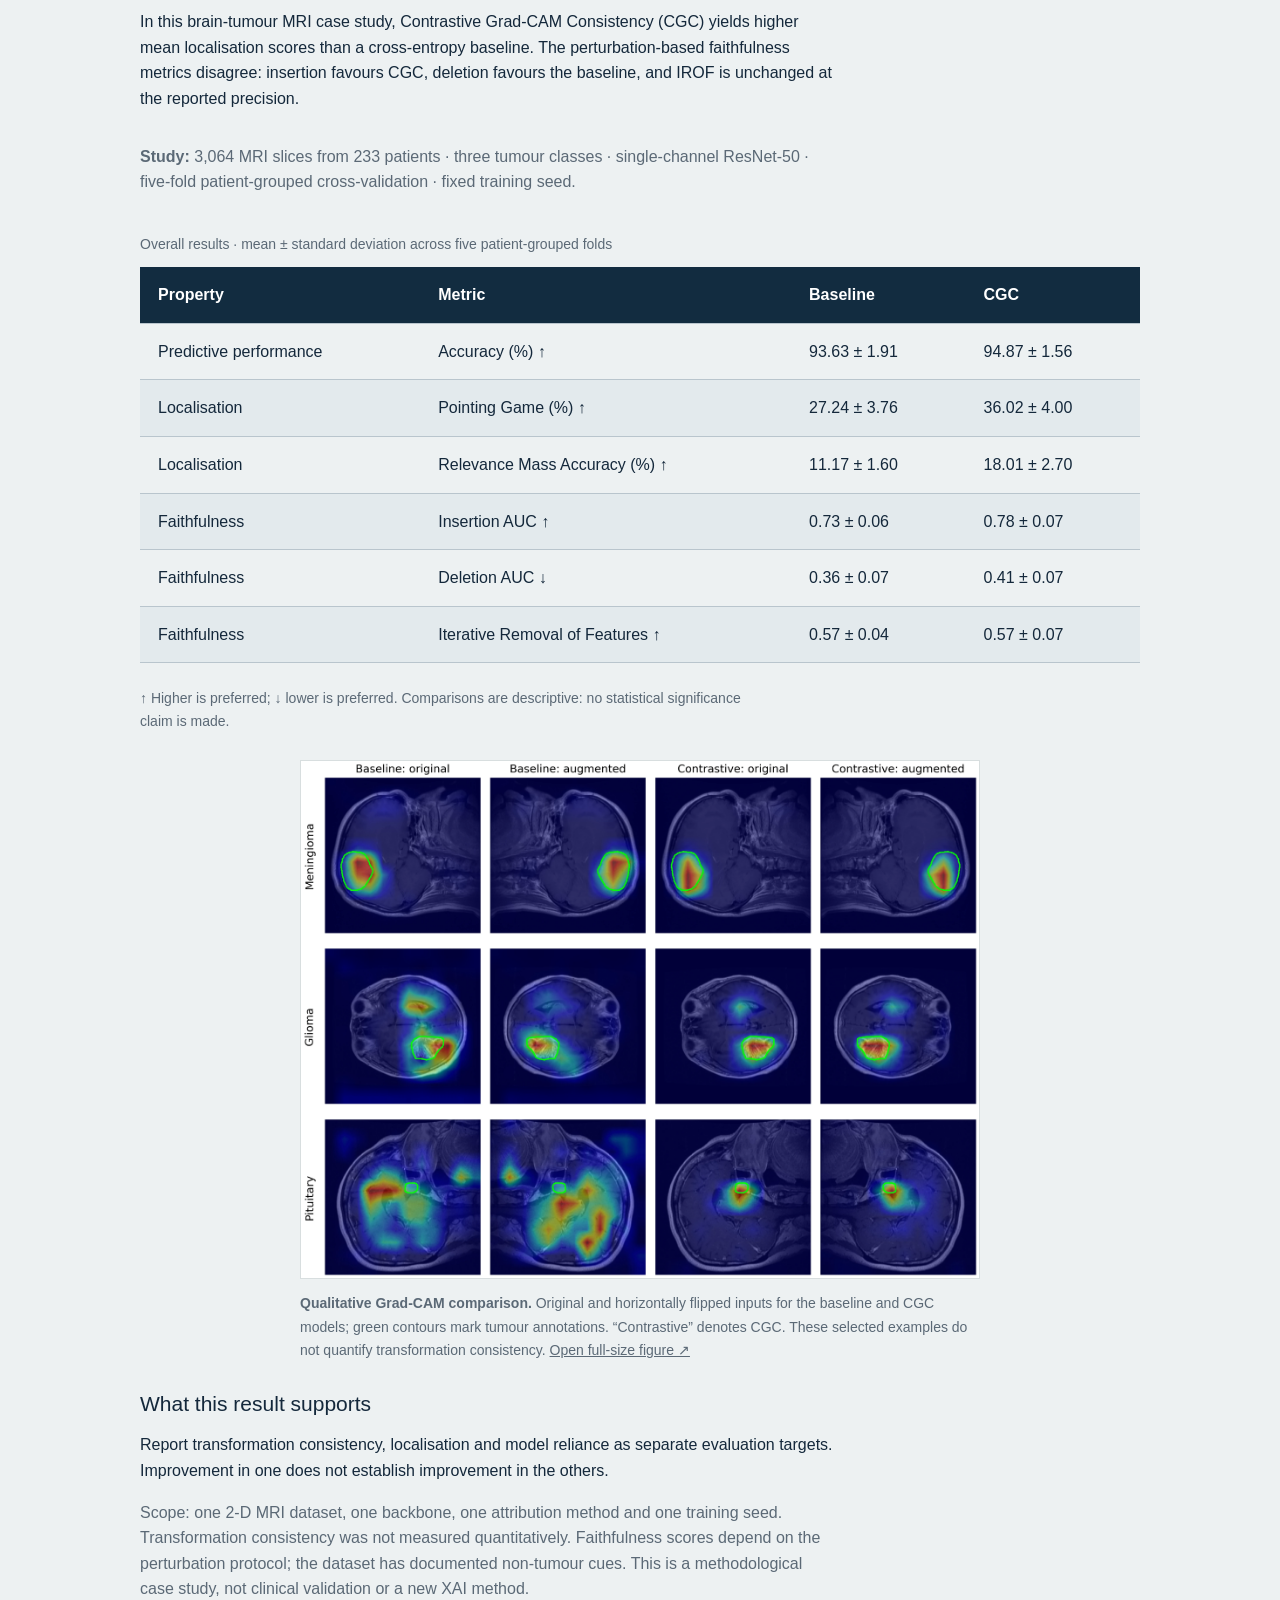
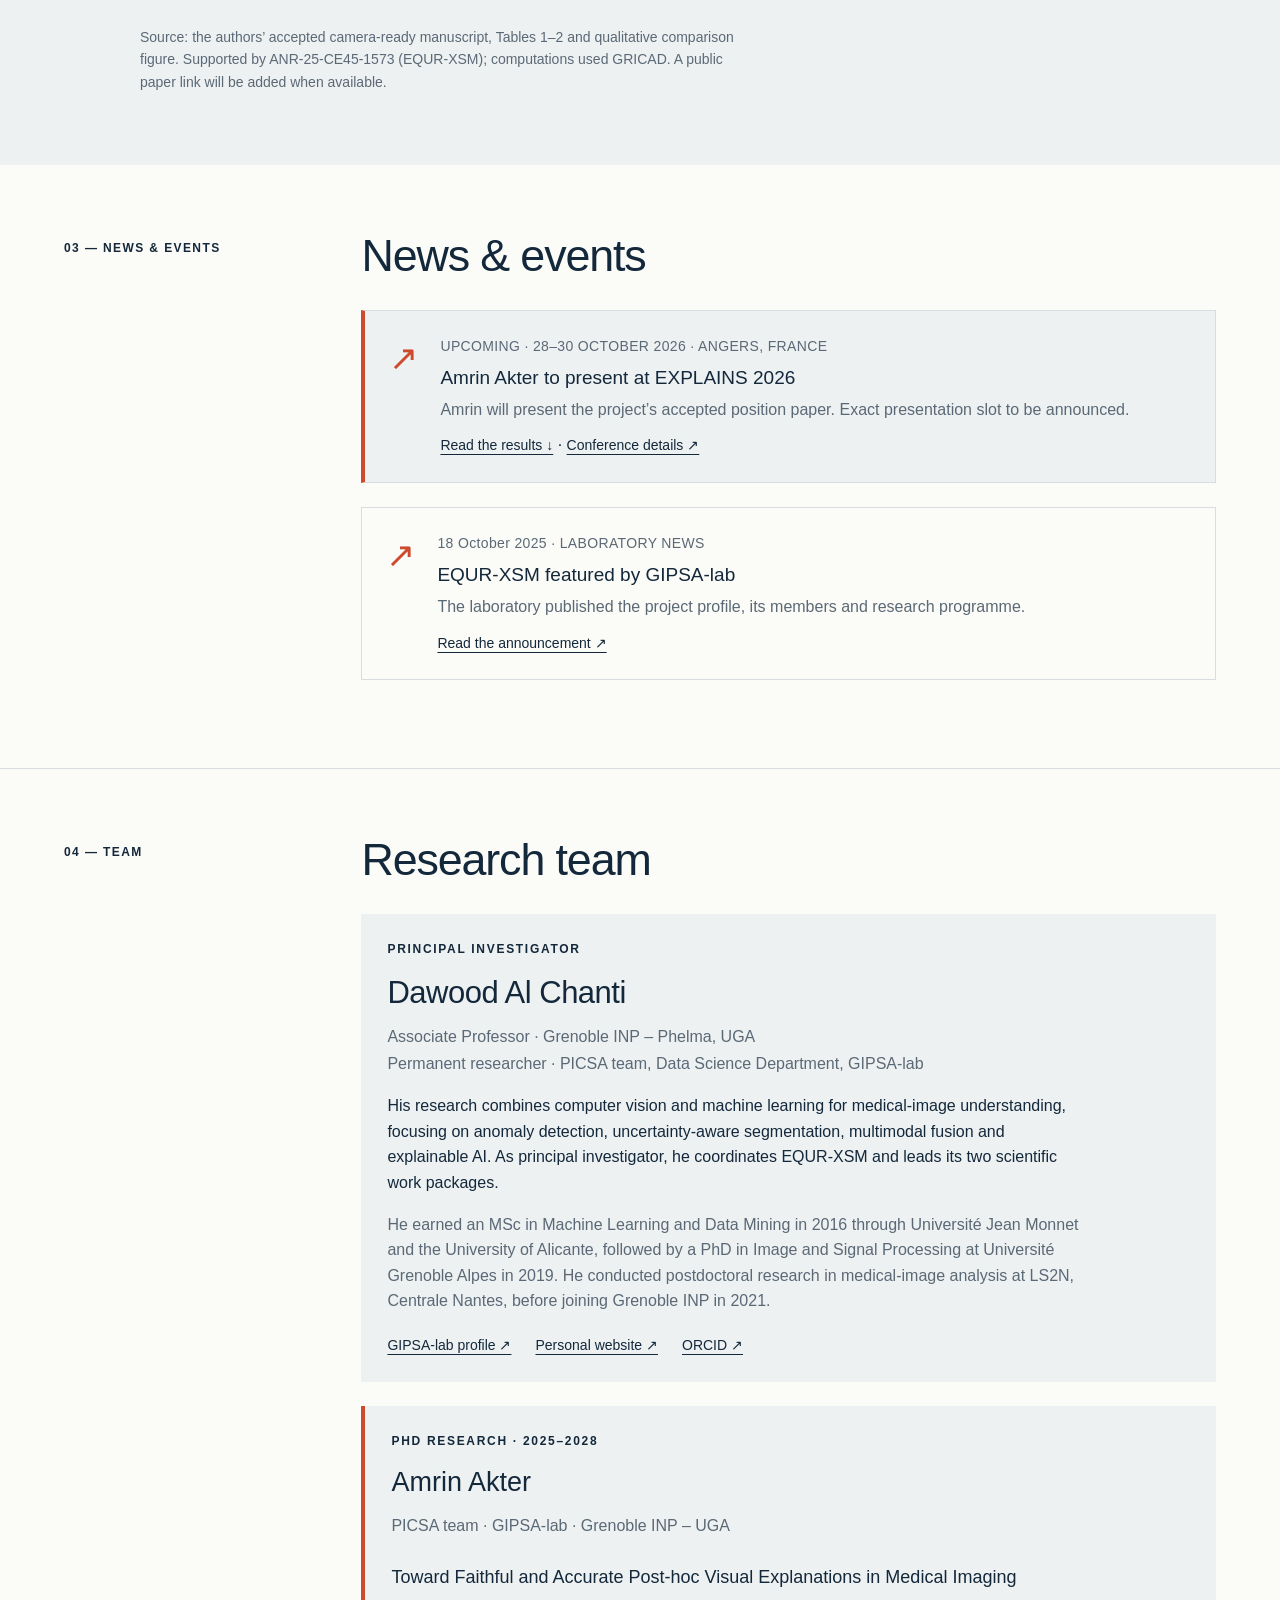
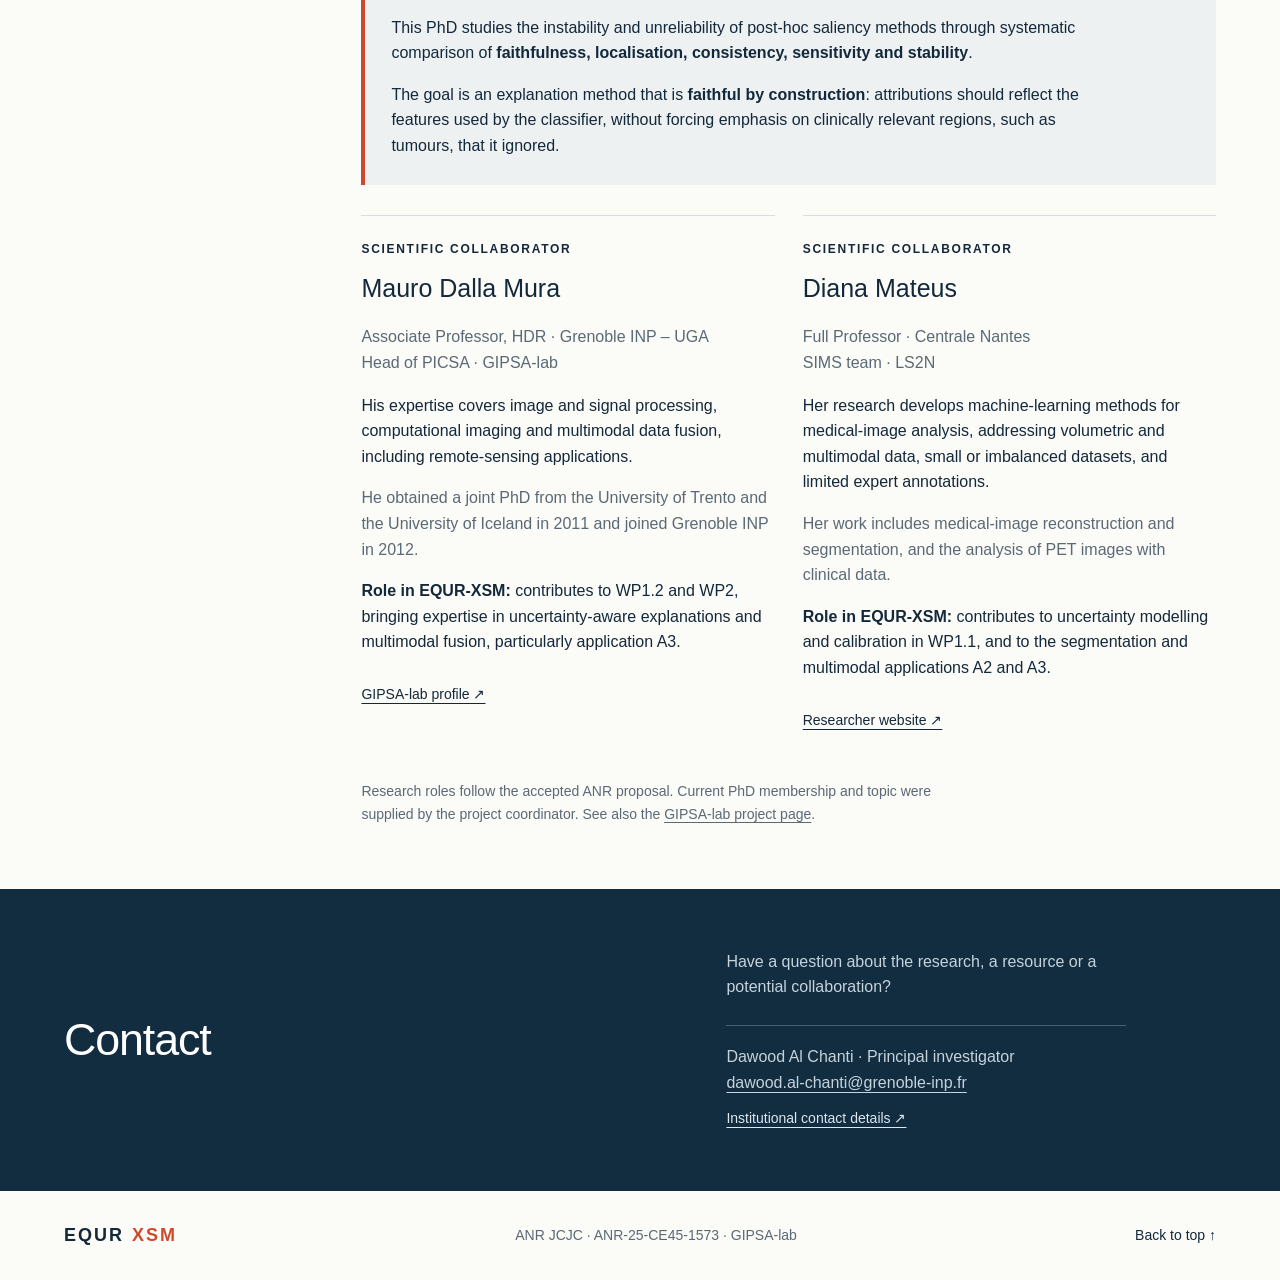
==== commit ccbaa50c: "Polish research website: reduce repetition and improve readability and navigation" ====
--- a/index.html
+++ b/index.html
@@ -4,12 +4,12 @@
 <meta charset="UTF-8"><meta name="viewport" content="width=device-width,initial-scale=1">
 <title>EQUR-XSM | ANR JCJC · Medical imaging AI</title>
 <meta name="description" content="EQUR-XSM explores evidential learning, uncertainty calibration and reliable explanations for medical imaging. Led by Dawood Al Chanti at GIPSA-lab.">
+<link rel="canonical" href="https://dawoodchanti.github.io/anr-jcjc-equr-xsm/">
 <link rel="icon" type="image/svg+xml" href="icon.svg"><link rel="stylesheet" href="style.css">
 </head>
 <body>
 <a class="skip" href="#main">Skip to content</a>
-<div class="draft">WORKING DRAFT <span>EQUR-XSM · Project, team and first accepted conference results.</span></div>
-<header><a class="brand" href="#" aria-label="Project home"><span class="monogram">e<span>q</span></span><span>ANR · JCJC<br><strong>EQUR-XSM</strong></span></a><button class="menu" aria-expanded="false" aria-controls="navigation">Menu <span>＋</span></button><nav id="navigation" aria-label="Main navigation"><a href="#projet">The project</a><a href="#resultats">Results & resources</a><a href="#evenements">Events & outreach</a><a href="#equipe">Team</a></nav><a class="header-contact" href="#contact">Contact ↗</a></header>
+<header><a class="brand" href="#" aria-label="Project home"><span class="monogram">e<span>q</span></span><span>ANR · JCJC<br><strong>EQUR-XSM</strong></span></a><button type="button" class="menu" aria-expanded="false" aria-controls="navigation">Menu <span aria-hidden="true">＋</span></button><nav id="navigation" aria-label="Main navigation"><a href="#projet">The project</a><a href="#resultats">Publications & results</a><a href="#evenements">News & events</a><a href="#equipe">Team</a><a class="mobile-contact" href="#contact">Contact</a></nav><a class="header-contact" href="#contact">Contact ↗</a></header>
 <main id="main">
 <section class="hero" aria-labelledby="hero-title">
 <div class="hero-copy"><p class="eyebrow"><span class="rule"></span> ANR JCJC · MEDICAL IMAGING AI</p>
@@ -21,12 +21,12 @@
 <div class="project-name">Evidential Quantification of Uncertainty for Reliability in XAI Saliency Maps</div>
 <dl><div><dt>Project period</dt><dd>October 2025–October 2029</dd></div><div><dt>Duration</dt><dd>48 months</dd></div><div><dt>Laboratory</dt><dd>GIPSA-lab</dd></div><div><dt>ANR funding</dt><dd>€274,141</dd></div><div><dt>Grant reference</dt><dd>ANR-25-CE45-1573</dd></div></dl>
 <a class="source-link light" href="https://anr.fr/Project-ANR-25-CE45-1573">Official ANR project record ↗</a></aside></section>
-<div class="section-index"><span>EXPLORE THE PROJECT</span><a href="#projet">01 / Understand</a><a href="#resultats">02 / Explore</a><a href="#evenements">03 / Follow</a><a href="#equipe">04 / Meet the team</a></div>
+
 <section class="section about" id="projet"><div class="section-label">01 — THE PROJECT</div><div class="section-body">
-<h2>How reliable is a prediction?<br>And its explanation?</h2>
+<h2>Project overview</h2>
 <article class="project-summary" id="project-summary" aria-labelledby="overview-title">
-<h3 id="overview-title">Project overview</h3>
-<p><strong>EQUR-XSM — Evidential Quantification of Uncertainty for Reliability in XAI Saliency Maps</strong> investigates how medical-image AI can communicate both its predictions and their reliability. It combines uncertainty estimation, confidence calibration and visual explanations, with applications in classification and segmentation. Led by Dawood Al Chanti at GIPSA-lab, this ANR JCJC project runs from October 2025 to October 2029.</p>
+<h3 id="overview-title" class="visually-hidden">EQUR-XSM in brief</h3>
+<p><strong>EQUR-XSM</strong> investigates how medical-image AI can communicate both its predictions and their reliability. It combines uncertainty estimation, confidence calibration and visual explanations, with applications in classification and segmentation. Led by Dawood Al Chanti at GIPSA-lab, this ANR JCJC project runs from October 2025 to October 2029.</p>
 <h3>Scientific summary</h3>
 <p>A medical-image model can produce an incorrect prediction with high confidence. A visual explanation alone does not resolve this problem: highlighting a region does not establish that the explanation is reliable. EQUR-XSM addresses these connected challenges by studying uncertainty in predictions and in the saliency maps used to explain them.</p>
 <p>The project builds on <strong>Evidential Deep Learning (EDL)</strong> to estimate uncertainty and improve confidence calibration. It also investigates saliency maps enriched with pixel-wise uncertainty, aiming to provide information about influential image regions and the reliability of their interpretation.</p>
@@ -34,21 +34,15 @@
 <p>Planned evaluation includes open datasets and clinical collaboration with the university hospitals of Grenoble and Nantes. The intended contribution is a set of methods for better-calibrated predictions, uncertainty-aware explanations and more reliable multimodal analysis. These are research objectives; clinical benefit remains to be established.</p>
 <p class="source-note">Project descriptions: <a href="https://anr.fr/Project-ANR-25-CE45-1573">ANR</a> · <a href="https://www.gipsa-lab.grenoble-inp.fr/?p=18497">GIPSA-lab</a>.</p>
 </article>
-<p class="muted">The research programme addresses three complementary questions.</p>
-<div class="three-cols"><article><span class="small-number">01.1</span><h3>Calibrated confidence</h3><p>Develop uncertainty estimates that better reflect prediction reliability, with the aim of limiting errors associated with overconfidence.</p></article>
-<article><span class="small-number">01.2</span><h3>Uncertainty in explanations</h3><p>Enrich saliency maps with pixel-level uncertainty to indicate both influential image regions and the reliability of their interpretation.</p></article>
-<article><span class="small-number">01.3</span><h3>Multimodal segmentation</h3><p>Model uncertainty specific to each imaging modality, such as MRI or CT, when combining information for segmentation.</p></article></div>
-<p class="muted">Target applications include tumours, skeletal muscle abnormalities and haematological diseases. The project description envisages clinical validation with the university hospitals of Grenoble and Nantes, and the use of open data to support reproducibility.</p>
-<div class="work-programme"><p class="eyebrow">ACCEPTED RESEARCH PROGRAMME</p><h3>From calibrated predictions to multimodal segmentation</h3>
-<p>The accepted proposal organises the scientific work into two connected work packages, supported by project coordination (WP0). Month ranges below describe the planned schedule.</p>
+<div class="work-programme"><h3>Research programme</h3>
+<p>Two scientific work packages are supported by project coordination (WP0). The planned schedule is expressed in months from the October 2025 start.</p>
 <div class="work-package"><div><span class="wp-label">WP1</span><p class="wp-period">Months 0–36</p></div><div><h4>Uncertainty, calibration and evidence-based explanations</h4><p><strong>WP1.1:</strong> investigate uncertainty-aware training objectives, adaptive priors and calibration strategies, including approaches to hyperparameter optimisation.</p><p><strong>WP1.2:</strong> investigate evidence-based saliency maps and uncertainty-aware recalibration of visual explanations.</p></div></div>
 <div class="work-package"><div><span class="wp-label">WP2</span><p class="wp-period">Months 30–48</p></div><div><h4>Pixel-wise uncertainty and modality-aware fusion</h4><p>Extend the framework to single-modality and multimodal segmentation. Investigate how local uncertainty can guide the contribution of each modality to the fused prediction.</p></div></div>
 <h4>Three application settings</h4><div class="application-grid"><article><span class="small-number">A1</span><h4>Image classification</h4><p>Assess predictive uncertainty, calibration and visual explanations in medical-image classification.</p></article><article><span class="small-number">A2</span><h4>Single-modality segmentation</h4><p>Estimate uncertainty at the pixel level, with skeletal muscle analysis among the proposed clinical applications.</p></article><article><span class="small-number">A3</span><h4>Multimodal segmentation</h4><p>Study evidential fusion and modality-specific reliability for complementary imaging inputs.</p></article></div>
 <p class="source-note">Work packages and application settings: accepted EQUR-XSM proposal (ANR JCJC 2025).</p></div>
-<p class="source-note">Research objectives, not demonstrated clinical outcomes. Sources: <a href="https://anr.fr/Project-ANR-25-CE45-1573">ANR project record</a> · <a href="https://www.gipsa-lab.grenoble-inp.fr/?p=18497">GIPSA-lab project page</a>.</p>
+
 </div></section>
-<section class="outputs" id="resultats"><div class="section-heading"><div><p class="eyebrow">02 — RESULTS & RESOURCES</p><h2>From research<br>to outputs.</h2></div><p>Publications, code, data and presentation materials, all in one place.</p></div><div class="output-list"><details open><summary><span class="output-number">01</span><span class="output-title">Publications</span><span class="output-type">ARTICLES · PREPRINTS</span><span class="plus">+</span></summary><div class="output-content"><article class="publication-entry"><p class="eyebrow">ACCEPTED POSITION PAPER · EXPLAINS 2026</p><h3><a href="#explains-2026-results">Localization Gains from Explanation Regularization Should Not Be Interpreted as Faithfulness Gains</a></h3><p class="paper-authors">Amrin Akter · Mauro Dalla Mura · Diana Mateus · Dawood Al Chanti</p><p>Accepted at the 3rd International Conference on Explainable AI for Neural and Symbolic Methods. Amrin Akter will present the work.</p><p class="muted">28–30 October 2026 · Angers, France · Exact presentation slot to be announced.</p><div class="profile-links"><a href="#explains-2026-results">Results and figure ↓</a><a href="https://explains.scitevents.org/">Conference website ↗</a></div></article></div></details><details><summary><span class="output-number">02</span><span class="output-title">Code & software</span><span class="output-type">REPOSITORIES · DOCUMENTATION</span><span class="plus">+</span></summary><div class="output-content"><p>No research software releases are listed on this website yet.</p><p class="muted">Links to code, releases and licences will be provided for each available resource.</p></div></details><details><summary><span class="output-number">03</span><span class="output-title">Data & protocols</span><span class="output-type">DATASETS · METHODS</span><span class="plus">+</span></summary><div class="output-content"><p>No datasets or protocols are listed on this website yet.</p><p class="muted">Each resource will specify its access and reuse conditions.</p></div></details><details><summary><span class="output-number">04</span><span class="output-title">Presentation materials</span><span class="output-type">POSTERS · SLIDES · VIDEOS</span><span class="plus">+</span></summary><div class="output-content"><p>No presentation materials have been listed yet.</p><p class="muted">Materials accompanying project presentations will be collected here.</p></div></details></div><article class="paper-results" id="explains-2026-results" aria-labelledby="results-title">
-<p class="eyebrow">RESEARCH RESULT · EXPLAINS 2026</p>
+<section class="outputs" id="resultats"><div class="section-heading"><div><p class="eyebrow">02 — PUBLICATIONS & RESULTS</p><h2>Research outputs</h2></div></div><article class="publication-entry"><p class="eyebrow">ACCEPTED POSITION PAPER · EXPLAINS 2026</p><h3><a href="#explains-2026-results">Localization Gains from Explanation Regularization Should Not Be Interpreted as Faithfulness Gains</a></h3><p class="paper-authors">Amrin Akter · Mauro Dalla Mura · Diana Mateus · Dawood Al Chanti</p><p>Accepted at the 3rd International Conference on Explainable AI for Neural and Symbolic Methods.</p><div class="profile-links"><a href="#explains-2026-results">Results and figure ↓</a><a href="#evenements">Presentation details ↓</a></div></article><article class="paper-results" id="explains-2026-results" aria-labelledby="results-title">
 <h3 id="results-title">Better lesion localisation does not establish greater faithfulness.</h3>
 <p>In this brain-tumour MRI case study, Contrastive Grad-CAM Consistency (CGC) yields higher mean localisation scores than a cross-entropy baseline. The perturbation-based faithfulness metrics disagree: insertion favours CGC, deletion favours the baseline, and IROF is unchanged at the reported precision.</p>
 <p class="study-protocol"><strong>Study:</strong> 3,064 MRI slices from 233 patients · three tumour classes · single-channel ResNet-50 · five-fold patient-grouped cross-validation · fixed training seed.</p>
@@ -58,29 +52,26 @@
 <div class="result-scope"><h4>What this result supports</h4><p>Report transformation consistency, localisation and model reliance as separate evaluation targets. Improvement in one does not establish improvement in the others.</p><p class="muted">Scope: one 2-D MRI dataset, one backbone, one attribution method and one training seed. Transformation consistency was not measured quantitatively. Faithfulness scores depend on the perturbation protocol; the dataset has documented non-tumour cues. This is a methodological case study, not clinical validation or a new XAI method.</p></div>
 <p class="source-note">Source: the authors’ accepted camera-ready manuscript, Tables 1–2 and qualitative comparison figure. Supported by ANR-25-CE45-1573 (EQUR-XSM); computations used GRICAD. A public paper link will be added when available.</p>
 </article></section>
-<section class="section events" id="evenements"><div class="section-label">03 — EVENTS & OUTREACH</div><div class="section-body"><h2>Exchanges that<br>advance the project.</h2><p class="muted">Conferences, seminars, workshops and outreach activities.</p><div class="event-empty upcoming-event"><div class="calendar-icon" aria-hidden="true">↗</div><div><p class="news-date">UPCOMING · 28–30 OCTOBER 2026 · ANGERS, FRANCE</p><h3>Amrin Akter to present at EXPLAINS 2026</h3><p>Accepted position paper on the distinction between localisation and faithfulness in visual explanations. The exact presentation date and time are not yet listed here.</p><a class="source-link" href="#explains-2026-results">Read the results ↓</a> · <a class="source-link" href="https://explains.scitevents.org/">Conference details ↗</a></div></div><div class="event-empty"><div class="calendar-icon" aria-hidden="true">↗</div><div><p class="news-date"><time datetime="2025-10-18">18 October 2025</time> · LABORATORY NEWS</p><h3>EQUR-XSM featured by GIPSA-lab</h3><p>The laboratory published the project profile, its members and research programme.</p><a class="source-link" href="https://www.gipsa-lab.grenoble-inp.fr/?p=18497">Read the announcement ↗</a></div></div><p class="muted">Additional conference and workshop participation will be listed here as it is documented.</p><div class="event-columns"><article><h3>Event participation</h3><p>Team presentations, posters and contributions at scientific events.</p></article><article><h3>Events we organise</h3><p>Project events, with programmes and practical information when available.</p></article><article><h3>Dissemination & impact</h3><p>Demonstrations, partner engagement and activities reaching new audiences.</p></article></div></div></section>
-<section class="section team" id="equipe"><div class="section-label">04 — TEAM &amp; PI</div><div class="section-body"><h2>The people<br>behind the research.</h2>
+<section class="section events" id="evenements"><div class="section-label">03 — NEWS & EVENTS</div><div class="section-body"><h2>News & events</h2><div class="event-empty upcoming-event"><div class="calendar-icon" aria-hidden="true">↗</div><div><p class="news-date">UPCOMING · 28–30 OCTOBER 2026 · ANGERS, FRANCE</p><h3>Amrin Akter to present at EXPLAINS 2026</h3><p>Amrin will present the project’s accepted position paper. Exact presentation slot to be announced.</p><a class="source-link" href="#explains-2026-results">Read the results ↓</a> · <a class="source-link" href="https://explains.scitevents.org/">Conference details ↗</a></div></div><div class="event-empty"><div class="calendar-icon" aria-hidden="true">↗</div><div><p class="news-date"><time datetime="2025-10-18">18 October 2025</time> · LABORATORY NEWS</p><h3>EQUR-XSM featured by GIPSA-lab</h3><p>The laboratory published the project profile, its members and research programme.</p><a class="source-link" href="https://www.gipsa-lab.grenoble-inp.fr/?p=18497">Read the announcement ↗</a></div></div></div></section>
+<section class="section team" id="equipe"><div class="section-label">04 — TEAM</div><div class="section-body"><h2>Research team</h2>
 <article class="pi-profile"><p class="eyebrow">PRINCIPAL INVESTIGATOR</p><h3>Dawood Al Chanti</h3><p class="pi-role">Associate Professor · Grenoble INP – Phelma, UGA<br>Permanent researcher · PICSA team, Data Science Department, GIPSA-lab</p>
 <p>His research combines computer vision and machine learning for medical-image understanding, focusing on anomaly detection, uncertainty-aware segmentation, multimodal fusion and explainable AI. As principal investigator, he coordinates EQUR-XSM and leads its two scientific work packages.</p>
 <p class="muted">He earned an MSc in Machine Learning and Data Mining in 2016 through Université Jean Monnet and the University of Alicante, followed by a PhD in Image and Signal Processing at Université Grenoble Alpes in 2019. He conducted postdoctoral research in medical-image analysis at LS2N, Centrale Nantes, before joining Grenoble INP in 2021.</p>
-<p class="muted">At Phelma, he teaches machine learning, deep learning and medical-image analysis across the BIOMED, SICOM and Daleth programmes.</p><div class="profile-links"><a href="https://www.gipsa-lab.grenoble-inp.fr/?team=dawood-al-chanti">GIPSA-lab profile ↗</a><a href="https://sites.google.com/view/dawoodchanti">Personal website ↗</a><a href="https://orcid.org/0000-0002-6258-6970">ORCID ↗</a></div></article>
+<div class="profile-links"><a href="https://www.gipsa-lab.grenoble-inp.fr/?team=dawood-al-chanti">GIPSA-lab profile ↗</a><a href="https://sites.google.com/view/dawoodchanti">Personal website ↗</a><a href="https://orcid.org/0000-0002-6258-6970">ORCID ↗</a></div></article>
 <article class="student-profile">
 <p class="eyebrow">PHD RESEARCH · 2025–2028</p>
 <h3>Amrin Akter</h3>
 <p class="pi-role">PICSA team · GIPSA-lab · Grenoble INP – UGA</p>
 <h4>Toward Faithful and Accurate Post-hoc Visual Explanations in Medical Imaging</h4>
-<p>This PhD is part of the EQUR-XSM ANR project. It addresses the instability and unreliability of existing post-hoc explainable AI (XAI) methods, with a focus on saliency-based explanations.</p>
-<p>The research will begin with a systematic review and comparison of existing methods, using established metrics to evaluate <strong>faithfulness, localisation, consistency, sensitivity and stability</strong>.</p>
-<p>Based on this evaluation, the PhD aims to develop a new explanation method that is <strong>faithful by construction</strong>: its attributions should reflect the features that actually contributed to the model’s prediction during inference. The aim is to explain the classifier’s behaviour, without forcing explanations to highlight clinically relevant regions, such as tumours, that the classifier did not use.</p>
-<p><a class="source-link" href="#explains-2026-results">First-author position paper accepted at EXPLAINS 2026 ↗</a></p></article>
+<p>This PhD studies the instability and unreliability of post-hoc saliency methods through systematic comparison of <strong>faithfulness, localisation, consistency, sensitivity and stability</strong>.</p>
+<p>The goal is an explanation method that is <strong>faithful by construction</strong>: attributions should reflect the features used by the classifier, without forcing emphasis on clinically relevant regions, such as tumours, that it ignored.</p>
+</article>
 <div class="collaborator-grid">
 <article class="collaborator-profile"><p class="eyebrow">SCIENTIFIC COLLABORATOR</p><h3>Mauro Dalla Mura</h3><p class="pi-role">Associate Professor, HDR · Grenoble INP – UGA<br>Head of PICSA · GIPSA-lab</p><p>His expertise covers image and signal processing, computational imaging and multimodal data fusion, including remote-sensing applications.</p><p class="muted">He obtained a joint PhD from the University of Trento and the University of Iceland in 2011 and joined Grenoble INP in 2012.</p><p><strong>Role in EQUR-XSM:</strong> contributes to WP1.2 and WP2, bringing expertise in uncertainty-aware explanations and multimodal fusion, particularly application A3.</p><a class="source-link" href="https://www.gipsa-lab.grenoble-inp.fr/?team=mauro-dalla-mura">GIPSA-lab profile ↗</a></article>
 <article class="collaborator-profile"><p class="eyebrow">SCIENTIFIC COLLABORATOR</p><h3>Diana Mateus</h3><p class="pi-role">Full Professor · Centrale Nantes<br>SIMS team · LS2N</p><p>Her research develops machine-learning methods for medical-image analysis, addressing volumetric and multimodal data, small or imbalanced datasets, and limited expert annotations.</p><p class="muted">Her work includes medical-image reconstruction and segmentation, and the analysis of PET images with clinical data.</p><p><strong>Role in EQUR-XSM:</strong> contributes to uncertainty modelling and calibration in WP1.1, and to the segmentation and multimodal applications A2 and A3.</p><a class="source-link" href="https://dcml-cn.github.io/">Researcher website ↗</a></article>
 </div>
-<div class="team-row"><span>Research laboratories</span><p>GIPSA-lab · Grenoble INP – UGA<br>LS2N · Centrale Nantes</p></div>
-<div class="team-row"><span>Planned clinical collaboration</span><p>University hospitals of Grenoble and Nantes, as described in the <a href="https://anr.fr/Project-ANR-25-CE45-1573">ANR project summary</a>.</p></div>
 <p class="source-note">Research roles follow the accepted ANR proposal. Current PhD membership and topic were supplied by the project coordinator. See also the <a href="https://www.gipsa-lab.grenoble-inp.fr/?p=18497">GIPSA-lab project page</a>.</p></div></section>
-<section class="contact" id="contact"><div><p class="eyebrow">CONTACT</p><h2>Connect with<br>the project team.</h2></div><div><p>Have a question about the research, a resource or a potential collaboration?</p><p class="contact-pending">Dawood Al Chanti · Principal investigator<br><a href="mailto:dawood.al-chanti@grenoble-inp.fr">dawood.al-chanti@grenoble-inp.fr</a></p><a class="source-link light" href="https://sites.google.com/view/dawoodchanti/contact-details">Institutional contact details ↗</a></div></section>
+<section class="contact" id="contact"><div><h2>Contact</h2></div><div><p>Have a question about the research, a resource or a potential collaboration?</p><p class="contact-pending">Dawood Al Chanti · Principal investigator<br><a href="mailto:dawood.al-chanti@grenoble-inp.fr">dawood.al-chanti@grenoble-inp.fr</a></p><a class="source-link light" href="https://sites.google.com/view/dawoodchanti/contact-details">Institutional contact details ↗</a></div></section>
 </main>
 <footer><a class="footer-brand" href="#">EQUR<span>XSM</span></a><p>ANR JCJC · ANR-25-CE45-1573 · GIPSA-lab</p><a href="#main">Back to top ↑</a></footer>
 <script src="script.js"></script>
--- a/style.css
+++ b/style.css
@@ -14,3 +14,80 @@
 
 /* Self-contained project overview and scientific summary. */
 .project-summary{max-width:78ch}.project-summary h3{font-size:25px;margin:30px 0 14px}.project-summary p{margin-bottom:18px}.project-summary .source-note{margin:20px 0 30px}
+
+/* Finishing pass: readable type, restrained spacing and resilient navigation. */
+.visually-hidden{position:absolute!important;width:1px;height:1px;padding:0;margin:-1px;overflow:hidden;clip-path:inset(50%);white-space:nowrap;border:0}
+html{font-size:100%}
+body{font-size:1rem}
+header{min-height:96px;gap:24px}
+nav{flex-wrap:wrap;gap:12px 24px}
+nav a{padding:8px 0}
+.mobile-contact{display:none}
+.brand{font-size:.75rem}
+.hero{padding-top:28px;padding-bottom:52px}
+.hero h1{font-size:clamp(2.4rem,5vw,4.5rem);line-height:1.12;letter-spacing:-.035em;overflow-wrap:break-word}
+.equr-mark{font-size:clamp(4rem,7vw,6rem);line-height:1;letter-spacing:-.04em;margin:24px 0}
+.identity-top{flex-wrap:wrap;gap:8px;font-size:.75rem}
+.identity dl div{font-size:.875rem}
+.eyebrow,.section-label,.small-number,.collaborator-profile .eyebrow{font-size:.75rem}
+.section{padding-top:64px;padding-bottom:64px}
+.about{border-top:1px solid var(--line)}
+.section-body h2,.section-heading h2,.contact h2{font-size:clamp(2rem,3.5vw,3rem);line-height:1.2;letter-spacing:-.025em}
+.section-body>p,.pi-profile>p,.student-profile>p{max-width:78ch}
+.work-package p,.application-grid p,.collaborator-profile p,.event-empty p,.result-scope p,.study-protocol{font-size:1rem}
+.wp-period{font-size:.875rem!important}
+.work-programme>h3{margin-top:0}
+.application-grid{gap:24px}
+.application-grid article{border-top:1px solid var(--line);padding-top:18px}
+.publication-entry,.paper-results,.outputs>.section-heading{max-width:1000px;margin-left:auto;margin-right:auto}
+.publication-entry{padding:24px 0;border-top:1px solid #adb9c0}
+.publication-entry h3{font-size:clamp(1.375rem,2.5vw,1.875rem)}
+.paper-results{margin-top:20px;padding-top:28px}
+.paper-results>h3{font-size:clamp(1.5rem,2.6vw,2rem)}
+.paper-results>p,.result-scope{max-width:78ch}
+.results-table{font-size:1rem}
+.results-table tbody tr:nth-child(even){background:#e3eaed}
+.event-empty{margin:24px 0;padding:24px}
+.event-empty>div:last-child{min-width:0}
+.news-date{font-size:.875rem!important;letter-spacing:.025em;line-height:1.6}
+.pi-profile,.student-profile{padding:26px;margin-top:24px}
+.student-profile h4{font-size:1.125rem;font-weight:500;line-height:1.5}
+.profile-links{gap:12px 24px}
+.source-link,.source-note,.profile-links{font-size:.875rem}
+a:hover{text-underline-offset:4px}
+.contact a{text-decoration:underline;text-underline-offset:4px}
+footer{font-size:.875rem}
+@media(max-width:1000px){
+ header{flex-wrap:wrap}
+ nav{gap:10px 18px}
+ .header-contact{display:none}
+ .mobile-contact{display:block}
+ .section{grid-template-columns:1fr;gap:20px}
+ .section-label{padding:0}
+}
+@media(max-width:760px){
+ header{min-height:80px}
+ .brand{font-size:.75rem}
+ .menu{display:none;min-height:44px}
+ .js .menu{display:flex}
+ nav{display:flex}
+ .js nav{display:none}
+ .js nav.is-open{display:flex}
+ nav a{min-height:44px}
+ .hero{padding-top:20px;padding-bottom:36px;gap:28px}
+ .hero h1{font-size:clamp(2.25rem,9vw,3.5rem)}
+ .hero-actions{gap:18px}
+ .text-link{white-space:normal}
+ .primary{gap:20px}
+ .identity{padding:22px}
+ .equr-mark{font-size:4.25rem}
+ .eyebrow{font-size:.75rem;letter-spacing:.08em;flex-wrap:wrap}
+ .section{padding-top:40px;padding-bottom:40px}
+ .section-label{margin-bottom:18px}
+ .outputs{padding-top:40px;padding-bottom:40px}
+ .publication-entry{padding:18px 0}
+ .pi-profile,.student-profile{padding:22px 18px}
+ .event-empty{padding:20px;gap:12px}
+ .calendar-icon{font-size:24px}
+ .result-figure figcaption a{white-space:normal}
+}
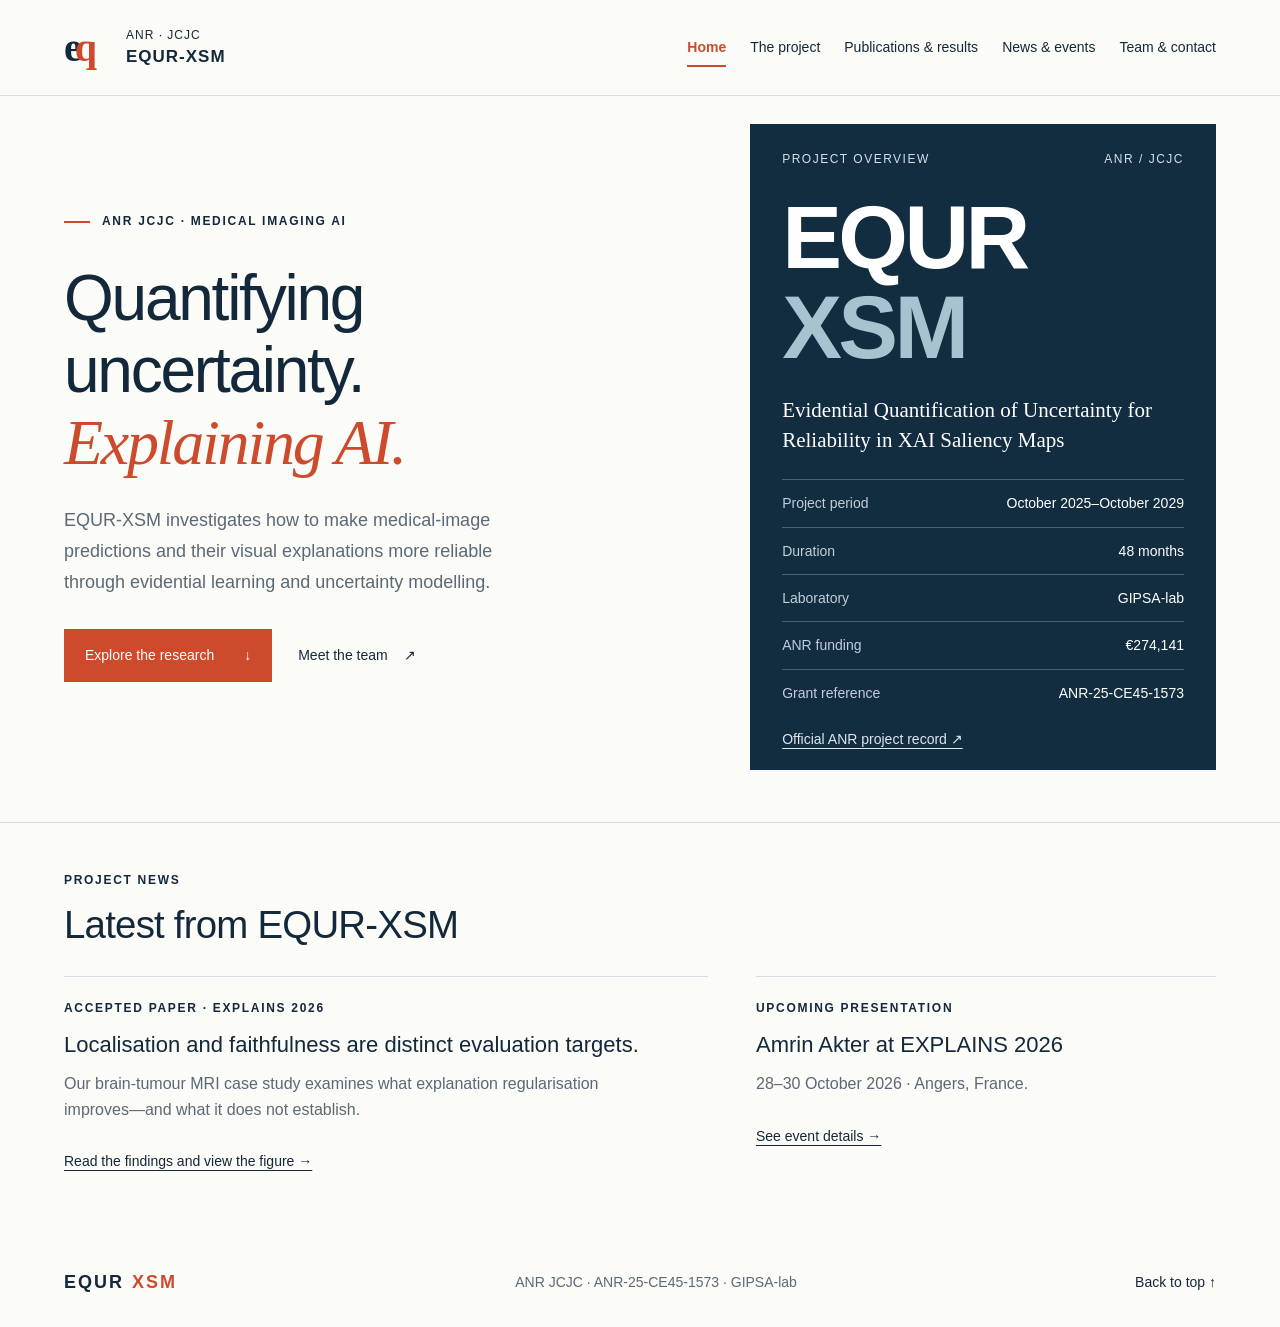
==== commit 14bad8a6: "Organize EQUR-XSM into five pages with shared navigation and legacy link redirects" ====
--- a/index.html
+++ b/index.html
@@ -6,73 +6,28 @@
 <meta name="description" content="EQUR-XSM explores evidential learning, uncertainty calibration and reliable explanations for medical imaging. Led by Dawood Al Chanti at GIPSA-lab.">
 <link rel="canonical" href="https://dawoodchanti.github.io/anr-jcjc-equr-xsm/">
 <link rel="icon" type="image/svg+xml" href="icon.svg"><link rel="stylesheet" href="style.css">
+<script src="script.js" defer></script>
 </head>
-<body>
+<body class="home-page" data-page="index.html">
 <a class="skip" href="#main">Skip to content</a>
-<header><a class="brand" href="#" aria-label="Project home"><span class="monogram">e<span>q</span></span><span>ANR · JCJC<br><strong>EQUR-XSM</strong></span></a><button type="button" class="menu" aria-expanded="false" aria-controls="navigation">Menu <span aria-hidden="true">＋</span></button><nav id="navigation" aria-label="Main navigation"><a href="#projet">The project</a><a href="#resultats">Publications & results</a><a href="#evenements">News & events</a><a href="#equipe">Team</a><a class="mobile-contact" href="#contact">Contact</a></nav><a class="header-contact" href="#contact">Contact ↗</a></header>
+<header><a class="brand" href="index.html" aria-label="EQUR-XSM home"><span class="monogram">e<span>q</span></span><span>ANR · JCJC<br><strong>EQUR-XSM</strong></span></a><button type="button" class="menu" aria-expanded="false" aria-controls="navigation">Menu <span aria-hidden="true">＋</span></button><nav id="navigation" aria-label="Main navigation"><a href="index.html" aria-current="page">Home</a><a href="project.html">The project</a><a href="publications.html">Publications &amp; results</a><a href="news.html">News &amp; events</a><a href="team.html">Team &amp; contact</a></nav></header>
 <main id="main">
 <section class="hero" aria-labelledby="hero-title">
 <div class="hero-copy"><p class="eyebrow"><span class="rule"></span> ANR JCJC · MEDICAL IMAGING AI</p>
 <h1 id="hero-title">Quantifying<br>uncertainty.<br><em>Explaining AI.</em></h1>
 <p class="intro">EQUR-XSM investigates how to make medical-image predictions and their visual explanations more reliable through evidential learning and uncertainty modelling.</p>
-<div class="hero-actions"><a class="primary" href="#projet">Explore the research <span>↓</span></a><a class="text-link" href="#equipe">Meet the team <span>↗</span></a></div></div>
+<div class="hero-actions"><a class="primary" href="project.html">Explore the research <span>↓</span></a><a class="text-link" href="team.html">Meet the team <span>↗</span></a></div></div>
 <aside class="identity" aria-label="Project overview"><div class="identity-top"><span>PROJECT OVERVIEW</span><span>ANR / JCJC</span></div>
 <div class="big-type equr-mark" aria-hidden="true">EQUR<span>XSM</span></div>
 <div class="project-name">Evidential Quantification of Uncertainty for Reliability in XAI Saliency Maps</div>
 <dl><div><dt>Project period</dt><dd>October 2025–October 2029</dd></div><div><dt>Duration</dt><dd>48 months</dd></div><div><dt>Laboratory</dt><dd>GIPSA-lab</dd></div><div><dt>ANR funding</dt><dd>€274,141</dd></div><div><dt>Grant reference</dt><dd>ANR-25-CE45-1573</dd></div></dl>
 <a class="source-link light" href="https://anr.fr/Project-ANR-25-CE45-1573">Official ANR project record ↗</a></aside></section>
-
-<section class="section about" id="projet"><div class="section-label">01 — THE PROJECT</div><div class="section-body">
-<h2>Project overview</h2>
-<article class="project-summary" id="project-summary" aria-labelledby="overview-title">
-<h3 id="overview-title" class="visually-hidden">EQUR-XSM in brief</h3>
-<p><strong>EQUR-XSM</strong> investigates how medical-image AI can communicate both its predictions and their reliability. It combines uncertainty estimation, confidence calibration and visual explanations, with applications in classification and segmentation. Led by Dawood Al Chanti at GIPSA-lab, this ANR JCJC project runs from October 2025 to October 2029.</p>
-<h3>Scientific summary</h3>
-<p>A medical-image model can produce an incorrect prediction with high confidence. A visual explanation alone does not resolve this problem: highlighting a region does not establish that the explanation is reliable. EQUR-XSM addresses these connected challenges by studying uncertainty in predictions and in the saliency maps used to explain them.</p>
-<p>The project builds on <strong>Evidential Deep Learning (EDL)</strong> to estimate uncertainty and improve confidence calibration. It also investigates saliency maps enriched with pixel-wise uncertainty, aiming to provide information about influential image regions and the reliability of their interpretation.</p>
-<p>A further objective is to combine complementary imaging modalities, such as MRI and CT, while accounting for the uncertainty associated with each input. The programme extends from image classification to single-modality and multimodal segmentation, targeting applications involving tumours, skeletal muscle abnormalities and haematological diseases.</p>
-<p>Planned evaluation includes open datasets and clinical collaboration with the university hospitals of Grenoble and Nantes. The intended contribution is a set of methods for better-calibrated predictions, uncertainty-aware explanations and more reliable multimodal analysis. These are research objectives; clinical benefit remains to be established.</p>
-<p class="source-note">Project descriptions: <a href="https://anr.fr/Project-ANR-25-CE45-1573">ANR</a> · <a href="https://www.gipsa-lab.grenoble-inp.fr/?p=18497">GIPSA-lab</a>.</p>
-</article>
-<div class="work-programme"><h3>Research programme</h3>
-<p>Two scientific work packages are supported by project coordination (WP0). The planned schedule is expressed in months from the October 2025 start.</p>
-<div class="work-package"><div><span class="wp-label">WP1</span><p class="wp-period">Months 0–36</p></div><div><h4>Uncertainty, calibration and evidence-based explanations</h4><p><strong>WP1.1:</strong> investigate uncertainty-aware training objectives, adaptive priors and calibration strategies, including approaches to hyperparameter optimisation.</p><p><strong>WP1.2:</strong> investigate evidence-based saliency maps and uncertainty-aware recalibration of visual explanations.</p></div></div>
-<div class="work-package"><div><span class="wp-label">WP2</span><p class="wp-period">Months 30–48</p></div><div><h4>Pixel-wise uncertainty and modality-aware fusion</h4><p>Extend the framework to single-modality and multimodal segmentation. Investigate how local uncertainty can guide the contribution of each modality to the fused prediction.</p></div></div>
-<h4>Three application settings</h4><div class="application-grid"><article><span class="small-number">A1</span><h4>Image classification</h4><p>Assess predictive uncertainty, calibration and visual explanations in medical-image classification.</p></article><article><span class="small-number">A2</span><h4>Single-modality segmentation</h4><p>Estimate uncertainty at the pixel level, with skeletal muscle analysis among the proposed clinical applications.</p></article><article><span class="small-number">A3</span><h4>Multimodal segmentation</h4><p>Study evidential fusion and modality-specific reliability for complementary imaging inputs.</p></article></div>
-<p class="source-note">Work packages and application settings: accepted EQUR-XSM proposal (ANR JCJC 2025).</p></div>
-
+<section class="home-updates" aria-labelledby="latest-title">
+<p class="eyebrow">PROJECT NEWS</p><h2 id="latest-title">Latest from EQUR-XSM</h2>
+<div class="home-preview-grid">
+<article><p class="eyebrow">ACCEPTED PAPER · EXPLAINS 2026</p><h3>Localisation and faithfulness are distinct evaluation targets.</h3><p>Our brain-tumour MRI case study examines what explanation regularisation improves—and what it does not establish.</p><a class="source-link" href="publications.html#explains-2026-results">Read the findings and view the figure →</a></article>
+<article><p class="eyebrow">UPCOMING PRESENTATION</p><h3>Amrin Akter at EXPLAINS 2026</h3><p>28–30 October 2026 · Angers, France.</p><a class="source-link" href="news.html">See event details →</a></article>
 </div></section>
-<section class="outputs" id="resultats"><div class="section-heading"><div><p class="eyebrow">02 — PUBLICATIONS & RESULTS</p><h2>Research outputs</h2></div></div><article class="publication-entry"><p class="eyebrow">ACCEPTED POSITION PAPER · EXPLAINS 2026</p><h3><a href="#explains-2026-results">Localization Gains from Explanation Regularization Should Not Be Interpreted as Faithfulness Gains</a></h3><p class="paper-authors">Amrin Akter · Mauro Dalla Mura · Diana Mateus · Dawood Al Chanti</p><p>Accepted at the 3rd International Conference on Explainable AI for Neural and Symbolic Methods.</p><div class="profile-links"><a href="#explains-2026-results">Results and figure ↓</a><a href="#evenements">Presentation details ↓</a></div></article><article class="paper-results" id="explains-2026-results" aria-labelledby="results-title">
-<h3 id="results-title">Better lesion localisation does not establish greater faithfulness.</h3>
-<p>In this brain-tumour MRI case study, Contrastive Grad-CAM Consistency (CGC) yields higher mean localisation scores than a cross-entropy baseline. The perturbation-based faithfulness metrics disagree: insertion favours CGC, deletion favours the baseline, and IROF is unchanged at the reported precision.</p>
-<p class="study-protocol"><strong>Study:</strong> 3,064 MRI slices from 233 patients · three tumour classes · single-channel ResNet-50 · five-fold patient-grouped cross-validation · fixed training seed.</p>
-<div class="results-table-wrap" tabindex="0" role="region" aria-label="Overall paper results, horizontally scrollable on small screens"><table class="results-table"><caption>Overall results · mean ± standard deviation across five patient-grouped folds</caption><thead><tr><th scope="col">Property</th><th scope="col">Metric</th><th scope="col">Baseline</th><th scope="col">CGC</th></tr></thead><tbody><tr><td>Predictive performance</td><th scope="row">Accuracy (%) ↑</th><td>93.63 ± 1.91</td><td>94.87 ± 1.56</td></tr><tr><td>Localisation</td><th scope="row">Pointing Game (%) ↑</th><td>27.24 ± 3.76</td><td>36.02 ± 4.00</td></tr><tr><td>Localisation</td><th scope="row">Relevance Mass Accuracy (%) ↑</th><td>11.17 ± 1.60</td><td>18.01 ± 2.70</td></tr><tr><td>Faithfulness</td><th scope="row">Insertion AUC ↑</th><td>0.73 ± 0.06</td><td>0.78 ± 0.07</td></tr><tr><td>Faithfulness</td><th scope="row">Deletion AUC ↓</th><td>0.36 ± 0.07</td><td>0.41 ± 0.07</td></tr><tr><td>Faithfulness</td><th scope="row">Iterative Removal of Features ↑</th><td>0.57 ± 0.04</td><td>0.57 ± 0.07</td></tr></tbody></table></div>
-<p class="source-note">↑ Higher is preferred; ↓ lower is preferred. Comparisons are descriptive: no statistical significance claim is made.</p>
-<figure class="result-figure"><a href="assets/explains-2026-gradcam.webp" aria-label="Open the Grad-CAM comparison figure at full resolution"><img src="assets/explains-2026-gradcam.webp" width="3105" height="2369" loading="lazy" decoding="async" alt="Grad-CAM examples for meningioma, glioma and pituitary MRI slices. Four columns compare the baseline and CGC on original and horizontally flipped inputs; green contours mark annotated tumours."></a><figcaption><strong>Qualitative Grad-CAM comparison.</strong> Original and horizontally flipped inputs for the baseline and CGC models; green contours mark tumour annotations. “Contrastive” denotes CGC. These selected examples do not quantify transformation consistency. <a href="assets/explains-2026-gradcam.webp">Open full-size figure ↗</a></figcaption></figure>
-<div class="result-scope"><h4>What this result supports</h4><p>Report transformation consistency, localisation and model reliance as separate evaluation targets. Improvement in one does not establish improvement in the others.</p><p class="muted">Scope: one 2-D MRI dataset, one backbone, one attribution method and one training seed. Transformation consistency was not measured quantitatively. Faithfulness scores depend on the perturbation protocol; the dataset has documented non-tumour cues. This is a methodological case study, not clinical validation or a new XAI method.</p></div>
-<p class="source-note">Source: the authors’ accepted camera-ready manuscript, Tables 1–2 and qualitative comparison figure. Supported by ANR-25-CE45-1573 (EQUR-XSM); computations used GRICAD. A public paper link will be added when available.</p>
-</article></section>
-<section class="section events" id="evenements"><div class="section-label">03 — NEWS & EVENTS</div><div class="section-body"><h2>News & events</h2><div class="event-empty upcoming-event"><div class="calendar-icon" aria-hidden="true">↗</div><div><p class="news-date">UPCOMING · 28–30 OCTOBER 2026 · ANGERS, FRANCE</p><h3>Amrin Akter to present at EXPLAINS 2026</h3><p>Amrin will present the project’s accepted position paper. Exact presentation slot to be announced.</p><a class="source-link" href="#explains-2026-results">Read the results ↓</a> · <a class="source-link" href="https://explains.scitevents.org/">Conference details ↗</a></div></div><div class="event-empty"><div class="calendar-icon" aria-hidden="true">↗</div><div><p class="news-date"><time datetime="2025-10-18">18 October 2025</time> · LABORATORY NEWS</p><h3>EQUR-XSM featured by GIPSA-lab</h3><p>The laboratory published the project profile, its members and research programme.</p><a class="source-link" href="https://www.gipsa-lab.grenoble-inp.fr/?p=18497">Read the announcement ↗</a></div></div></div></section>
-<section class="section team" id="equipe"><div class="section-label">04 — TEAM</div><div class="section-body"><h2>Research team</h2>
-<article class="pi-profile"><p class="eyebrow">PRINCIPAL INVESTIGATOR</p><h3>Dawood Al Chanti</h3><p class="pi-role">Associate Professor · Grenoble INP – Phelma, UGA<br>Permanent researcher · PICSA team, Data Science Department, GIPSA-lab</p>
-<p>His research combines computer vision and machine learning for medical-image understanding, focusing on anomaly detection, uncertainty-aware segmentation, multimodal fusion and explainable AI. As principal investigator, he coordinates EQUR-XSM and leads its two scientific work packages.</p>
-<p class="muted">He earned an MSc in Machine Learning and Data Mining in 2016 through Université Jean Monnet and the University of Alicante, followed by a PhD in Image and Signal Processing at Université Grenoble Alpes in 2019. He conducted postdoctoral research in medical-image analysis at LS2N, Centrale Nantes, before joining Grenoble INP in 2021.</p>
-<div class="profile-links"><a href="https://www.gipsa-lab.grenoble-inp.fr/?team=dawood-al-chanti">GIPSA-lab profile ↗</a><a href="https://sites.google.com/view/dawoodchanti">Personal website ↗</a><a href="https://orcid.org/0000-0002-6258-6970">ORCID ↗</a></div></article>
-<article class="student-profile">
-<p class="eyebrow">PHD RESEARCH · 2025–2028</p>
-<h3>Amrin Akter</h3>
-<p class="pi-role">PICSA team · GIPSA-lab · Grenoble INP – UGA</p>
-<h4>Toward Faithful and Accurate Post-hoc Visual Explanations in Medical Imaging</h4>
-<p>This PhD studies the instability and unreliability of post-hoc saliency methods through systematic comparison of <strong>faithfulness, localisation, consistency, sensitivity and stability</strong>.</p>
-<p>The goal is an explanation method that is <strong>faithful by construction</strong>: attributions should reflect the features used by the classifier, without forcing emphasis on clinically relevant regions, such as tumours, that it ignored.</p>
-</article>
-<div class="collaborator-grid">
-<article class="collaborator-profile"><p class="eyebrow">SCIENTIFIC COLLABORATOR</p><h3>Mauro Dalla Mura</h3><p class="pi-role">Associate Professor, HDR · Grenoble INP – UGA<br>Head of PICSA · GIPSA-lab</p><p>His expertise covers image and signal processing, computational imaging and multimodal data fusion, including remote-sensing applications.</p><p class="muted">He obtained a joint PhD from the University of Trento and the University of Iceland in 2011 and joined Grenoble INP in 2012.</p><p><strong>Role in EQUR-XSM:</strong> contributes to WP1.2 and WP2, bringing expertise in uncertainty-aware explanations and multimodal fusion, particularly application A3.</p><a class="source-link" href="https://www.gipsa-lab.grenoble-inp.fr/?team=mauro-dalla-mura">GIPSA-lab profile ↗</a></article>
-<article class="collaborator-profile"><p class="eyebrow">SCIENTIFIC COLLABORATOR</p><h3>Diana Mateus</h3><p class="pi-role">Full Professor · Centrale Nantes<br>SIMS team · LS2N</p><p>Her research develops machine-learning methods for medical-image analysis, addressing volumetric and multimodal data, small or imbalanced datasets, and limited expert annotations.</p><p class="muted">Her work includes medical-image reconstruction and segmentation, and the analysis of PET images with clinical data.</p><p><strong>Role in EQUR-XSM:</strong> contributes to uncertainty modelling and calibration in WP1.1, and to the segmentation and multimodal applications A2 and A3.</p><a class="source-link" href="https://dcml-cn.github.io/">Researcher website ↗</a></article>
-</div>
-<p class="source-note">Research roles follow the accepted ANR proposal. Current PhD membership and topic were supplied by the project coordinator. See also the <a href="https://www.gipsa-lab.grenoble-inp.fr/?p=18497">GIPSA-lab project page</a>.</p></div></section>
-<section class="contact" id="contact"><div><h2>Contact</h2></div><div><p>Have a question about the research, a resource or a potential collaboration?</p><p class="contact-pending">Dawood Al Chanti · Principal investigator<br><a href="mailto:dawood.al-chanti@grenoble-inp.fr">dawood.al-chanti@grenoble-inp.fr</a></p><a class="source-link light" href="https://sites.google.com/view/dawoodchanti/contact-details">Institutional contact details ↗</a></div></section>
 </main>
-<footer><a class="footer-brand" href="#">EQUR<span>XSM</span></a><p>ANR JCJC · ANR-25-CE45-1573 · GIPSA-lab</p><a href="#main">Back to top ↑</a></footer>
-<script src="script.js"></script>
+<footer><a class="footer-brand" href="index.html">EQUR<span>XSM</span></a><p>ANR JCJC · ANR-25-CE45-1573 · GIPSA-lab</p><a href="#main">Back to top ↑</a></footer>
 </body></html>
--- a/style.css
+++ b/style.css
@@ -91,3 +91,33 @@
  .calendar-icon{font-size:24px}
  .result-figure figcaption a{white-space:normal}
 }
+
+/* Shared navigation and page layouts. */
+nav a[aria-current="page"]{color:var(--orange);box-shadow:inset 0 -2px var(--orange);font-weight:700}
+header{border-bottom:1px solid var(--line)}
+.subpage .section{display:block;max-width:1100px;padding-top:52px}
+.subpage .section-body>h1,.subpage .section-heading h1{font-size:clamp(2.25rem,4.5vw,3.5rem);line-height:1.15;letter-spacing:-.035em;margin:14px 0 38px}
+.subpage .project-summary h2,.subpage .work-programme>h2{font-size:1.625rem;line-height:1.3;letter-spacing:-.02em;margin:30px 0 16px}
+.subpage .publication-entry h2{font-size:clamp(1.375rem,2.5vw,1.875rem);line-height:1.4;font-weight:500;margin:12px 0 16px}
+.subpage .paper-results>h2{font-size:clamp(1.5rem,2.6vw,2rem);line-height:1.3;font-weight:500;max-width:850px;margin:16px 0 23px}
+.subpage .result-scope h3{font-size:1.3125rem;margin:25px 0 12px}
+.subpage .event-empty h2{font-size:1.25rem;font-weight:500;letter-spacing:normal;line-height:1.4;margin:0 0 8px}
+.subpage .pi-profile h2,.subpage .student-profile h2,.subpage .collaborator-profile h2{font-size:1.75rem;line-height:1.3;letter-spacing:-.02em;margin:10px 0 16px}
+.subpage .student-profile h3{font-size:1.125rem;line-height:1.5;font-weight:500;margin:18px 0 14px}
+.subpage .team{border-top:0}
+.subpage .outputs{padding-top:52px}
+.home-updates{max-width:1440px;margin:auto;padding:48px 5% 64px;border-top:1px solid var(--line)}
+.home-updates>h2{font-size:clamp(1.75rem,3vw,2.5rem);font-weight:400;line-height:1.2;letter-spacing:-.02em;margin:12px 0 28px}
+.home-preview-grid{display:grid;grid-template-columns:1.4fr 1fr;gap:48px}
+.home-preview-grid article{border-top:1px solid var(--line);padding-top:22px;min-width:0}
+.home-preview-grid h3{font-size:1.375rem}
+.home-preview-grid p:not(.eyebrow){color:var(--muted);max-width:65ch}
+@media(max-width:760px){
+ .subpage .section,.subpage .outputs{padding-top:32px}
+ .subpage .section-body>h1,.subpage .section-heading h1{margin-bottom:28px}
+ .home-preview-grid{grid-template-columns:1fr;gap:24px}
+ .home-updates{padding-top:32px;padding-bottom:40px}
+ nav a[aria-current="page"]{box-shadow:none;border-left:3px solid var(--orange);padding-left:12px}
+}
+
+.subpage .work-programme h3{font-size:1.125rem;line-height:1.4;font-weight:500;margin:0 0 12px}.subpage .application-grid h3{margin-top:9px}
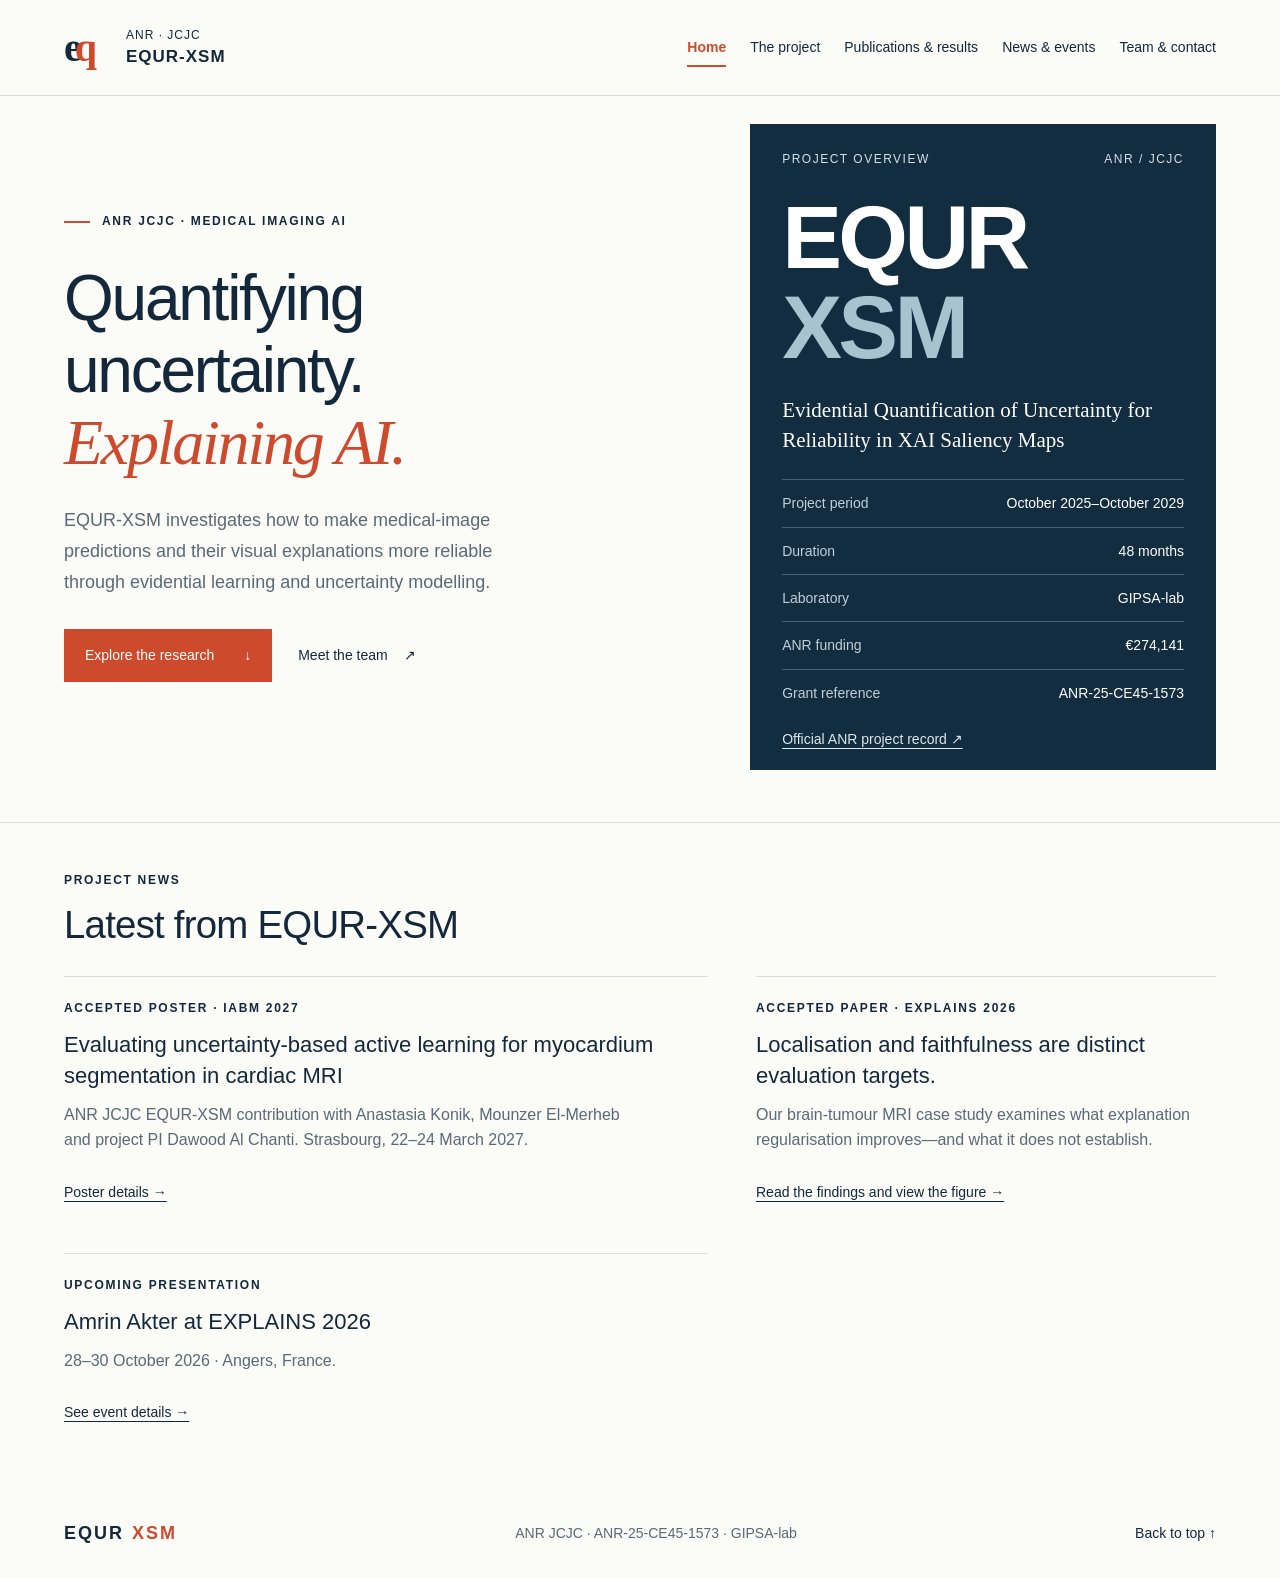
==== commit f406305b: "Announce accepted IABM 2027 posters for EQUR-XSM and SpinePredict" ====
--- a/index.html
+++ b/index.html
@@ -24,7 +24,7 @@
 <a class="source-link light" href="https://anr.fr/Project-ANR-25-CE45-1573">Official ANR project record ↗</a></aside></section>
 <section class="home-updates" aria-labelledby="latest-title">
 <p class="eyebrow">PROJECT NEWS</p><h2 id="latest-title">Latest from EQUR-XSM</h2>
-<div class="home-preview-grid">
+<div class="home-preview-grid"><article><p class="eyebrow">ACCEPTED POSTER · IABM 2027</p><h3>Evaluating uncertainty-based active learning for myocardium segmentation in cardiac MRI</h3><p>ANR JCJC EQUR-XSM contribution with Anastasia Konik, Mounzer El-Merheb and project PI Dawood Al Chanti. Strasbourg, 22–24 March 2027.</p><a class="source-link" href="publications.html#iabm-2027-myocardium">Poster details →</a></article>
 <article><p class="eyebrow">ACCEPTED PAPER · EXPLAINS 2026</p><h3>Localisation and faithfulness are distinct evaluation targets.</h3><p>Our brain-tumour MRI case study examines what explanation regularisation improves—and what it does not establish.</p><a class="source-link" href="publications.html#explains-2026-results">Read the findings and view the figure →</a></article>
 <article><p class="eyebrow">UPCOMING PRESENTATION</p><h3>Amrin Akter at EXPLAINS 2026</h3><p>28–30 October 2026 · Angers, France.</p><a class="source-link" href="news.html">See event details →</a></article>
 </div></section>
